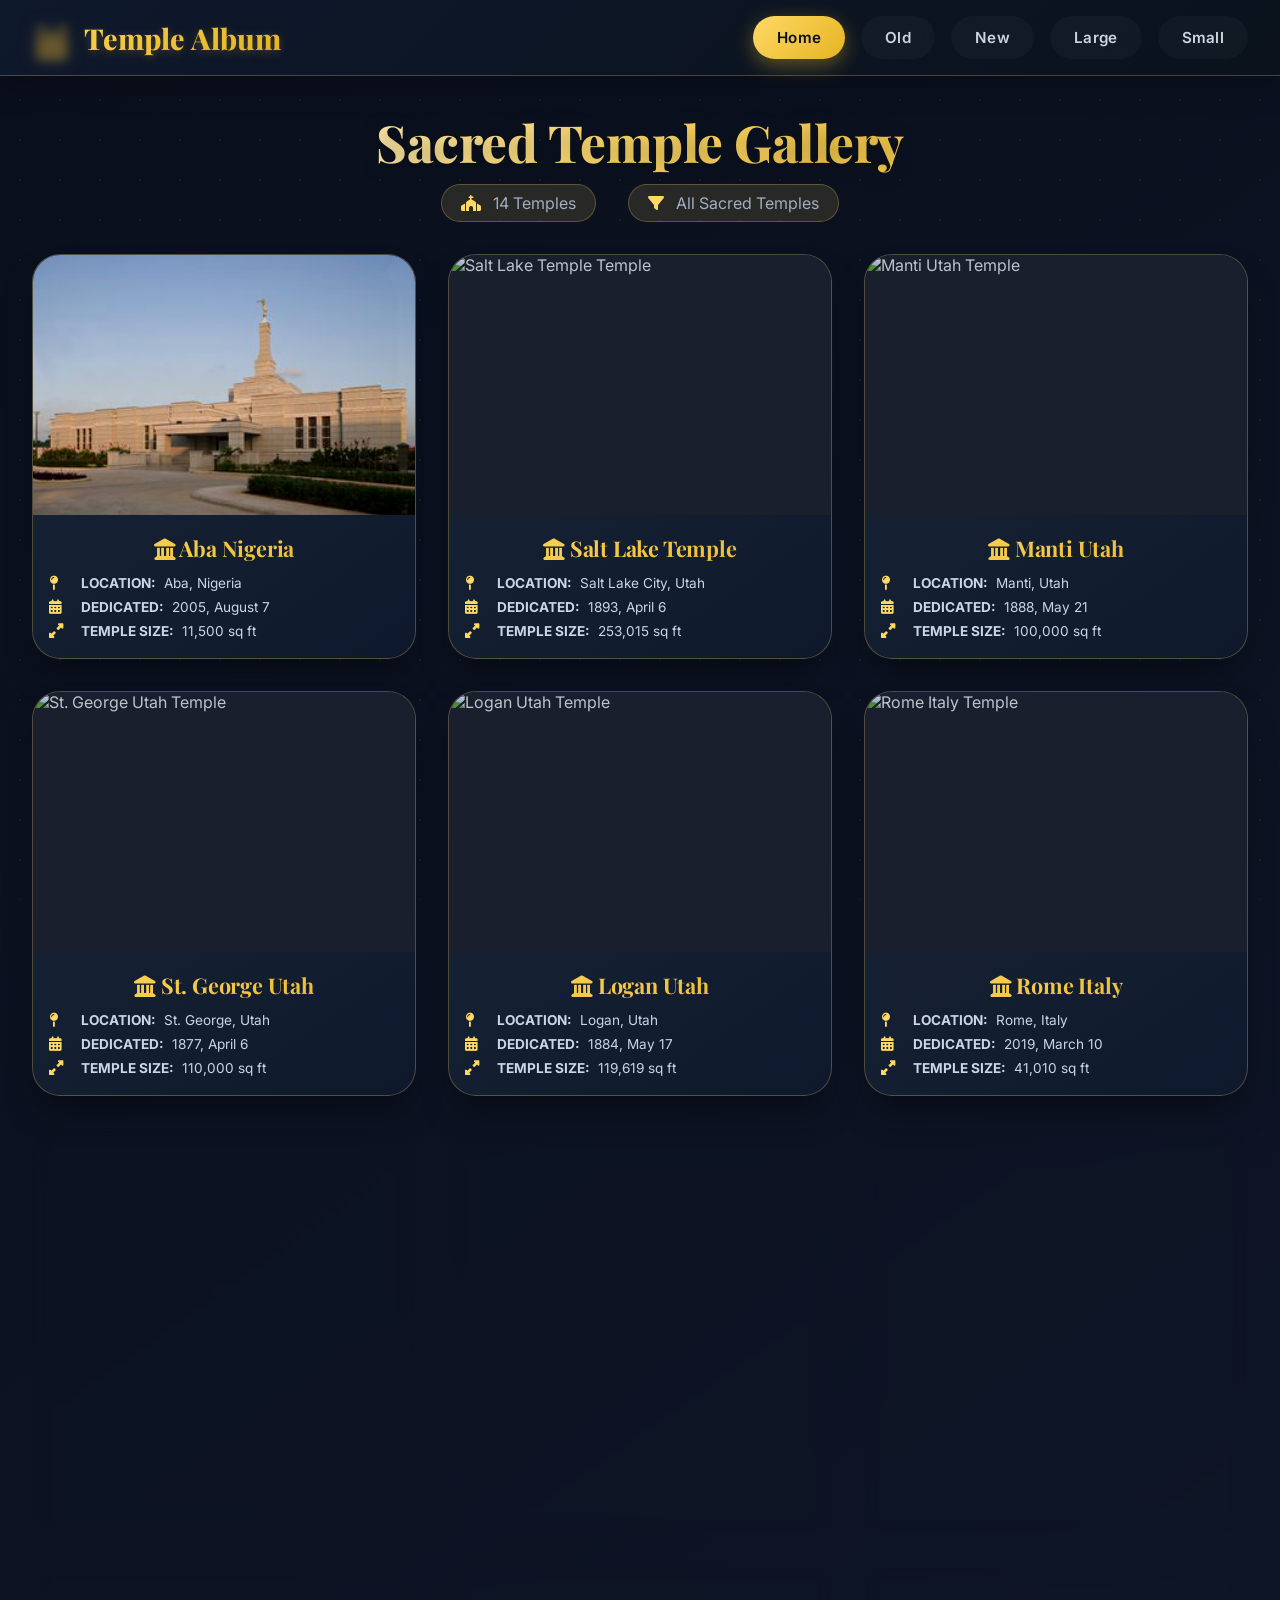
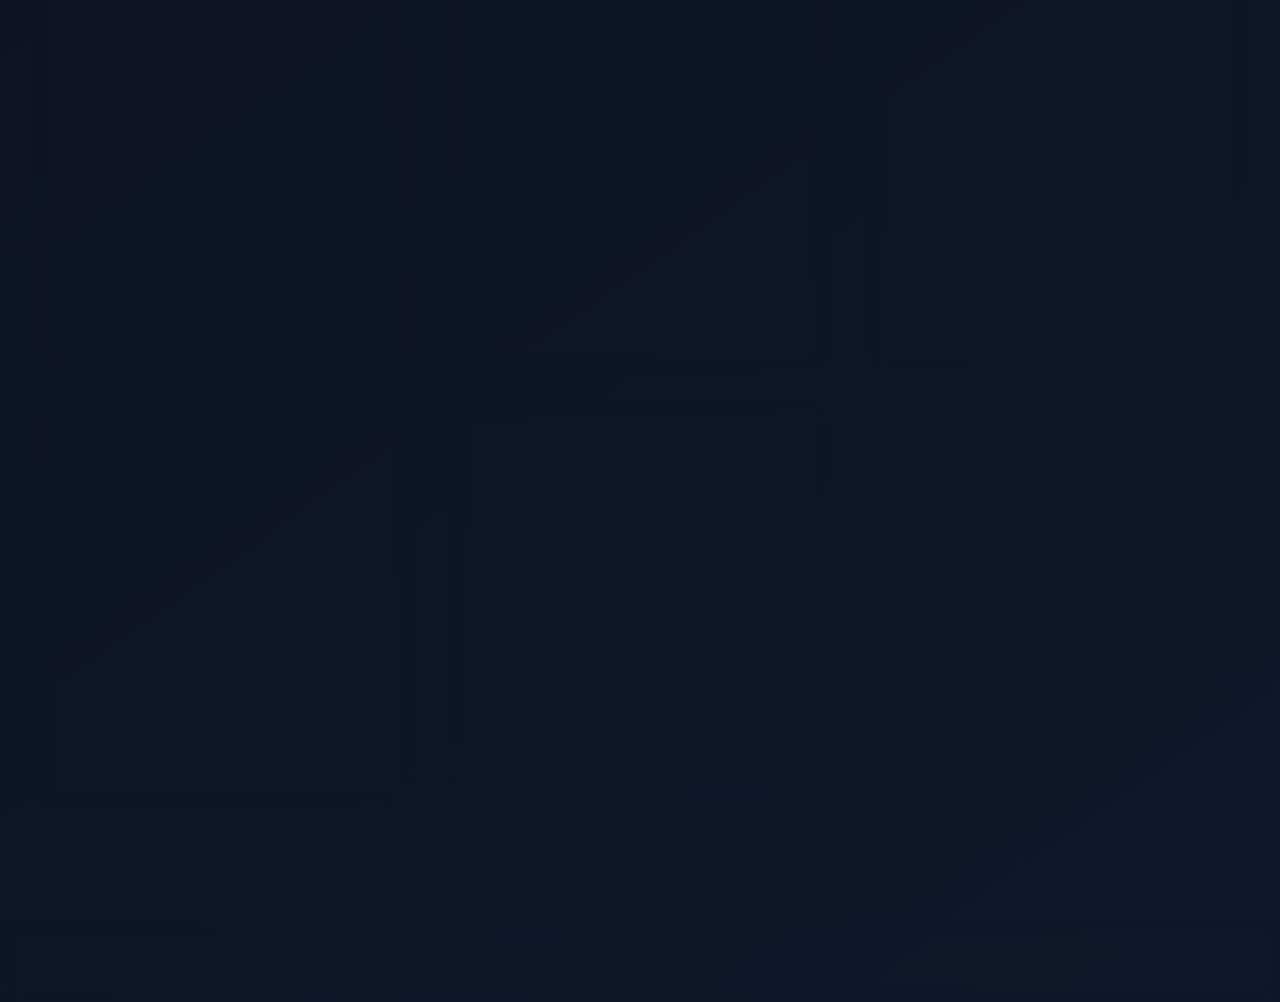
==== filtered-temples.html @ ea38eae4 "update" ====
<!doctype html>
<html lang="en">  
<head>
  <meta charset="UTF-8">
  <meta name="viewport" content="width=device-width, initial-scale=1.0">
  <meta name="description" content="Temple Album - A stunning interactive gallery of sacred temples from around the world with dynamic filtering">
  <meta name="author" content="Anthony Anusiem - WDD 131 Student">
  
  <title>Temple Album | Sacred Temple Gallery | Interactive Filtering</title>

  <!-- Google Fonts preconnect links -->
  <link rel="preconnect" href="https://fonts.googleapis.com">
  <link rel="preconnect" href="https://fonts.gstatic.com" crossorigin>
  
  <!-- Google Fonts -->
  <link href="https://fonts.googleapis.com/css2?family=Inter:wght@300;400;600;700;800&family=Playfair+Display:wght@500;600;700;800;900&display=swap" rel="stylesheet">
  
  <!-- Font Awesome 6 -->
  <link rel="stylesheet" href="https://cdnjs.cloudflare.com/ajax/libs/font-awesome/6.0.0-beta3/css/all.min.css">
  
  <!-- ===== LINK YOUR EXTERNAL CSS FILES HERE ===== -->
  <!-- Base styles (mobile-first) -->
  <link rel="stylesheet" href="temples.css">
  
  <!-- Large screen styles (tablet & desktop overrides) -->
  <link rel="stylesheet" href="temples-large.css">
  <style>
    * {
      margin: 0;
      padding: 0;
      box-sizing: border-box;
    }

    body {
      font-family: 'Inter', sans-serif;
      background: linear-gradient(145deg, #0a0f1c 0%, #0f172a 100%);
      color: #e2e8f0;
      overflow-x: hidden;
    }

    body::before {
      content: '';
      position: fixed;
      top: 0;
      left: 0;
      width: 100%;
      height: 100%;
      background-image: radial-gradient(rgba(255, 215, 150, 0.08) 1px, transparent 1px);
      background-size: 40px 40px;
      pointer-events: none;
      z-index: 0;
    }

    header {
      background: linear-gradient(135deg, rgba(15, 25, 45, 0.98) 0%, rgba(10, 18, 28, 0.98) 100%);
      backdrop-filter: blur(12px);
      border-bottom: 1px solid rgba(255, 215, 150, 0.25);
      position: sticky;
      top: 0;
      z-index: 1000;
      box-shadow: 0 8px 32px rgba(0, 0, 0, 0.3);
    }

    .header-container {
      max-width: 1400px;
      margin: 0 auto;
      padding: 1rem 2rem;
      display: flex;
      justify-content: space-between;
      align-items: center;
      flex-wrap: wrap;
    }

    .logo-title {
      display: flex;
      align-items: center;
      gap: 12px;
      font-size: 1.8rem;
      font-weight: 800;
      font-family: 'Playfair Display', serif;
      background: linear-gradient(135deg, #FFD966, #E6B422);
      -webkit-background-clip: text;
      background-clip: text;
      color: transparent;
      text-shadow: 0 2px 10px rgba(230, 180, 34, 0.3);
    }

    .brand-icon {
      font-size: 2rem;
      filter: drop-shadow(0 0 8px rgba(255, 200, 100, 0.6));
    }

    /* Navigation styling - NO ICONS in nav links (text only) */
    .nav-list {
      display: flex;
      gap: 1rem;
      list-style: none;
    }

    .nav-list li a {
      text-decoration: none;
      color: #cbd5e1;
      font-weight: 600;
      padding: 0.75rem 1.5rem;
      border-radius: 40px;
      transition: all 0.3s cubic-bezier(0.4, 0, 0.2, 1);
      display: inline-flex;
      align-items: center;
      gap: 8px;
      font-size: 0.95rem;
      letter-spacing: 0.3px;
      background: rgba(255, 255, 255, 0.03);
      backdrop-filter: blur(4px);
    }

    /* Icons inside nav links completely removed */
    .nav-list li a i {
      display: none;
    }

    .nav-list li a:hover {
      background: linear-gradient(135deg, rgba(255, 217, 102, 0.2), rgba(230, 180, 34, 0.2));
      color: #FFD966;
      transform: translateY(-2px);
      box-shadow: 0 4px 12px rgba(230, 180, 34, 0.2);
    }

    .nav-list li a.active-nav {
      background: linear-gradient(135deg, #FFD966, #E6B422);
      color: #0a0f1c;
      box-shadow: 0 6px 20px rgba(230, 180, 34, 0.4);
    }

    /* Hamburger menu adjustments for mobile */
    .hamburger {
      display: none;
      background: none;
      border: none;
      cursor: pointer;
      padding: 0.5rem;
      position: relative;
      width: 48px;
      height: 48px;
      border-radius: 12px;
      background: rgba(255, 255, 255, 0.05);
      transition: all 0.3s ease;
    }

    .hamburger:hover {
      background: rgba(255, 215, 150, 0.15);
    }

    .hamburger-line {
      display: block;
      width: 28px;
      height: 2px;
      background: #FFD966;
      margin: 6px auto;
      transition: all 0.3s ease;
      border-radius: 2px;
    }

    .hamburger-x {
      display: none;
      font-size: 1.8rem;
      color: #FFD966;
      position: absolute;
      top: 50%;
      left: 50%;
      transform: translate(-50%, -50%);
    }

    .hamburger.active .hamburger-line {
      display: none;
    }

    .hamburger.active .hamburger-x {
      display: block;
    }

    main {
      max-width: 1400px;
      margin: 2rem auto;
      padding: 0 2rem 3rem;
      position: relative;
      z-index: 2;
    }

    h1 {
      font-family: 'Playfair Display', serif;
      font-size: 3.2rem;
      font-weight: 800;
      text-align: center;
      background: linear-gradient(135deg, #FFFFFF, #FFD966, #E6B422);
      -webkit-background-clip: text;
      background-clip: text;
      color: transparent;
      margin-bottom: 0.5rem;
      letter-spacing: -0.5px;
      text-shadow: 0 2px 20px rgba(0,0,0,0.3);
    }

    .filter-stats {
      text-align: center;
      margin-bottom: 2rem;
      font-size: 1rem;
      color: #a0aec0;
      display: flex;
      justify-content: center;
      gap: 2rem;
      flex-wrap: wrap;
    }

    .stats-badge {
      background: rgba(255, 217, 102, 0.12);
      padding: 0.5rem 1.2rem;
      border-radius: 40px;
      backdrop-filter: blur(4px);
      border: 1px solid rgba(255, 217, 102, 0.25);
    }

    .stats-badge i {
      margin-right: 8px;
      color: #FFD966;
    }

    .gallery-grid {
      display: grid;
      grid-template-columns: repeat(auto-fill, minmax(340px, 1fr));
      gap: 2rem;
      animation: fadeInUp 0.8s ease-out;
    }

    @keyframes fadeInUp {
      from {
        opacity: 0;
        transform: translateY(40px);
      }
      to {
        opacity: 1;
        transform: translateY(0);
      }
    }

    .temple-card {
      background: linear-gradient(145deg, rgba(30, 41, 59, 0.9), rgba(15, 25, 45, 0.95));
      border-radius: 28px;
      overflow: hidden;
      backdrop-filter: blur(8px);
      border: 1px solid rgba(255, 217, 102, 0.25);
      transition: all 0.4s cubic-bezier(0.2, 0.9, 0.4, 1.1);
      box-shadow: 0 20px 35px -12px rgba(0, 0, 0, 0.5);
      cursor: pointer;
      margin: 0;
      display: block;
    }

    .temple-card:hover {
      transform: translateY(-12px) scale(1.02);
      border-color: rgba(255, 217, 102, 0.6);
      box-shadow: 0 30px 45px -12px rgba(230, 180, 34, 0.25);
    }

    .image-wrapper {
      position: relative;
      overflow: hidden;
      height: 260px;
      width: 100%;
      background: #1a1f2e;
    }

    .temple-card img {
      width: 100%;
      height: 100%;
      object-fit: cover;
      transition: transform 0.7s ease;
      filter: brightness(0.9) contrast(1.05);
      display: block;
    }

    .temple-card:hover img {
      transform: scale(1.08);
      filter: brightness(1.05) contrast(1.1);
    }

    .temple-overlay {
      position: absolute;
      bottom: 0;
      left: 0;
      right: 0;
      background: linear-gradient(to top, rgba(0,0,0,0.8), transparent);
      padding: 1rem;
      transform: translateY(100%);
      transition: transform 0.3s ease;
    }

    .temple-card:hover .temple-overlay {
      transform: translateY(0);
    }

    .temple-card figcaption {
      font-family: 'Playfair Display', serif;
      font-size: 1.35rem;
      font-weight: 700;
      padding: 1.2rem 1rem 0.8rem;
      text-align: center;
      background: linear-gradient(135deg, #FFD966, #E6B422);
      -webkit-background-clip: text;
      background-clip: text;
      color: transparent;
      letter-spacing: -0.2px;
    }

    .temple-details {
      padding: 0 1rem 1.2rem;
      font-size: 0.85rem;
      display: flex;
      flex-direction: column;
      gap: 8px;
    }

    .temple-details p {
      display: flex;
      align-items: center;
      gap: 8px;
      color: #cbd5e6;
    }

    .temple-details i {
      width: 24px;
      color: #FFD966;
      font-size: 0.9rem;
    }

    .detail-badge {
      background: rgba(255, 217, 102, 0.1);
      border-radius: 20px;
      padding: 4px 10px;
      display: inline-block;
      font-size: 0.75rem;
    }

    /* Image upload section */
    .image-upload-panel {
      background: linear-gradient(135deg, rgba(30, 41, 59, 0.8), rgba(15, 25, 45, 0.9));
      border-radius: 20px;
      padding: 1.5rem;
      margin-bottom: 2rem;
      border: 1px solid rgba(255, 217, 102, 0.3);
      backdrop-filter: blur(10px);
    }

    .upload-title {
      font-size: 1.2rem;
      margin-bottom: 1rem;
      color: #FFD966;
      display: flex;
      align-items: center;
      gap: 10px;
    }

    .upload-controls {
      display: flex;
      flex-wrap: wrap;
      gap: 1rem;
      align-items: center;
    }

    .file-input-label {
      background: linear-gradient(135deg, #FFD966, #E6B422);
      color: #0a0f1c;
      padding: 0.7rem 1.5rem;
      border-radius: 40px;
      font-weight: 600;
      cursor: pointer;
      transition: all 0.3s ease;
      display: inline-flex;
      align-items: center;
      gap: 8px;
    }

    .file-input-label:hover {
      transform: translateY(-2px);
      box-shadow: 0 5px 15px rgba(230, 180, 34, 0.4);
    }

    input[type="file"] {
      display: none;
    }

    .image-preview-area {
      margin-top: 1rem;
      display: flex;
      flex-wrap: wrap;
      gap: 1rem;
      align-items: center;
    }

    .preview-img {
      width: 60px;
      height: 60px;
      object-fit: cover;
      border-radius: 12px;
      border: 2px solid #FFD966;
    }

    footer {
      background: linear-gradient(180deg, rgba(10, 15, 28, 0.98), rgba(5, 8, 15, 0.98));
      border-top: 1px solid rgba(255, 217, 102, 0.2);
      padding: 2rem;
      margin-top: 4rem;
      text-align: center;
      backdrop-filter: blur(8px);
    }

    .footer-content {
      max-width: 1200px;
      margin: 0 auto;
      display: flex;
      justify-content: space-between;
      align-items: center;
      flex-wrap: wrap;
      gap: 1rem;
    }

    .footer-content p {
      color: #94a3b8;
      font-size: 0.9rem;
    }

    .footer-content i {
      color: #FFD966;
      margin-right: 6px;
    }

    .empty-state {
      text-align: center;
      grid-column: 1 / -1;
      padding: 4rem;
      background: rgba(255,255,255,0.03);
      border-radius: 48px;
      backdrop-filter: blur(8px);
    }

    .empty-state i {
      font-size: 4rem;
      color: #FFD966;
      margin-bottom: 1rem;
    }

    /* Responsive: mobile nav open state, no icons */
    @media (max-width: 768px) {
      .header-container {
        padding: 1rem;
      }
      .hamburger {
        display: block;
      }
      nav {
        position: absolute;
        top: 100%;
        left: 0;
        right: 0;
        background: rgba(10, 18, 28, 0.98);
        backdrop-filter: blur(20px);
        max-height: 0;
        overflow: hidden;
        transition: max-height 0.4s ease;
        border-bottom: 1px solid rgba(255, 217, 102, 0.2);
      }
      nav.open {
        max-height: 400px;
      }
      .nav-list {
        flex-direction: column;
        padding: 1rem;
        gap: 0.5rem;
      }
      .nav-list li a {
        justify-content: center;
        width: 100%;
      }
      h1 {
        font-size: 2rem;
      }
      .gallery-grid {
        grid-template-columns: 1fr;
        gap: 1.5rem;
      }
      .footer-content {
        flex-direction: column;
        text-align: center;
      }
      .upload-controls {
        flex-direction: column;
        align-items: stretch;
      }
    }
  </style>
</head>
<body>

  <header>
    <div class="header-container">
      <div class="logo-title">
        <span class="brand-icon">🕍</span>
        <span class="brand-text">Temple Album</span>
      </div>
      <button class="hamburger" id="hamburgerBtn" aria-label="Menu" aria-expanded="false">
        <span class="hamburger-line"></span>
        <span class="hamburger-line"></span>
        <span class="hamburger-line"></span>
        <span class="hamburger-x">✕</span>
      </button>
      <nav id="primaryNav">
        <ul class="nav-list">
          <!-- Navigation links: icons completely removed as requested -->
          <li><a href="#" data-filter="all" class="active-nav">Home</a></li>
          <li><a href="#" data-filter="old">Old</a></li>
          <li><a href="#" data-filter="new">New</a></li>
          <li><a href="#" data-filter="large">Large</a></li>
          <li><a href="#" data-filter="small">Small</a></li>
        </ul>
      </nav>
    </div>
  </header>

  <main>
    <h1 id="dynamicTitle">Sacred Temple Gallery</h1>
    
    <div class="filter-stats" id="filterStats">
      <div class="stats-badge"><i class="fas fa-church"></i> <span id="templeCount">0</span> Temples</div>
      <div class="stats-badge"><i class="fas fa-filter"></i> <span id="activeFilterName">All Temples</span></div>
    </div>

         
    
    <div class="gallery-grid" id="templeGallery"></div>
  </main>

  <footer>
    <div class="footer-content">
      <p class="footer-copyright">
        <i class="far fa-copyright"></i> <span id="currentYear"></span> Temple Album • Anthony Anusiem.
      </p>
      <p class="footer-last-modified">
        <i class="fas fa-sync-alt"></i> Last Modification: <span id="lastModified"></span>
      </p>
      <p class="footer-credit"><i class="fas fa-map-marker-alt"></i> Accra, Ghana</p>
    </div>
  </footer>

  <script>
    // Temple data - YEAR BUILT field is removed from display (only kept for filtering logic)
    const templesData = [
      { id: 0, name: "Aba Nigeria", location: "Aba, Nigeria", dedicated: "2005, August 7", area: 11500, year: 2005, imageUrl: "images/aba-temple.jpeg", fallbackUrl: "https://churchofjesuschristtemples.org/assets/img/temples/aba-nigeria-temple/aba-nigeria-temple-lds-1024x768.jpg" },
      { id: 1, name: "Salt Lake Temple", location: "Salt Lake City, Utah", dedicated: "1893, April 6", area: 253015, year: 1893, imageUrl: "images/saltlake-temple.jpeg", fallbackUrl: "https://churchofjesuschristtemples.org/assets/img/temples/salt-lake-temple/salt-lake-temple-15669-main.jpg" },
      { id: 2, name: "Manti Utah", location: "Manti, Utah", dedicated: "1888, May 21", area: 100000, year: 1888, imageUrl: "images/manti-utah-temple.jpeg", fallbackUrl: "https://churchofjesuschristtemples.org/assets/img/temples/manti-utah-temple/manti-utah-temple-40551-main.jpg" },
      { id: 3, name: "St. George Utah", location: "St. George, Utah", dedicated: "1877, April 6", area: 110000, year: 1877, imageUrl: "images/st.-george-utah-temple.jpeg", fallbackUrl: "https://churchofjesuschristtemples.org/assets/img/temples/st.-george-utah-temple/st.-george-utah-temple-40435-main.jpg"},
      { id: 4, name: "Logan Utah", location: "Logan, Utah", dedicated: "1884, May 17", area: 119619, year: 1884, imageUrl: "images/logan-utah-temple.jpeg", fallbackUrl: "https://churchofjesuschristtemples.org/assets/img/temples/logan-utah-temple/logan-utah-temple-40550-main.jpg" },
      { id: 5, name: "Rome Italy", location: "Rome, Italy", dedicated: "2019, March 10", area: 41010, year: 2019, imageUrl: "images/rome-italy-temple.jpeg", fallbackUrl: "https://churchofjesuschristtemples.org/assets/img/temples/rome-italy-temple/rome-italy-temple-2642-main.jpg" },
      { id: 6, name: "Gilbert Arizona", location: "Gilbert, Arizona", dedicated: "2014, March 2", area: 85219, year: 2014, imageUrl: "images/gilbert-arizona-temple.jpeg", fallbackUrl: "https://churchofjesuschristtemples.org/assets/img/temples/gilbert-arizona-temple/gilbert-arizona-temple-3802-main.jpg" },
      { id: 7, name: "Payson Utah", location: "Payson, Utah", dedicated: "2015, June 7", area: 96630, year: 2015, imageUrl: "images/payson-utah-temple.jpeg", fallbackUrl: "https://churchofjesuschristtemples.org/assets/img/temples/payson-utah-temple/payson-utah-temple-62834-main.jpg" },
      { id: 8, name: "Yigo Guam", location: "Yigo, Guam", dedicated: "2020, May 2", area: 6861, year: 2020, imageUrl: "images/yigo-guam-temple.jpeg", fallbackUrl: "https://churchofjesuschristtemples.org/assets/img/temples/yigo-guam-temple/yigo-guam-temple-26495-main.jpg"},
      { id: 9, name: "Barcelona Spain", location: "Barcelona, Spain", dedicated: "2023, March 19", area: 54300, year: 2023, imageUrl: "images/barcelona-temple.jpeg", fallbackUrl: "https://churchofjesuschristtemples.org/assets/img/temples/barcelona-spain-temple/barcelona-spain-temple-43015-main.jpg" },
      { id: 10, name: "Cape Town South Africa", location: "Cape Town, South Africa", dedicated: "2023, July 9", area: 21900, year: 2023, imageUrl: "images/cape-town-temple.jpeg", fallbackUrl: "https://churchofjesuschristtemples.org/assets/img/temples/cape-town-south-africa-temple/cape-town-south-africa-temple-64609-main.jpg" },
      { id: 11, name: "Dallas Texas", location: "Dallas, Texas", dedicated: "1984, October 28", area: 44934, year: 1984, imageUrl: "images/dallas-texas-temple.jpeg", fallbackUrl: "https://churchofjesuschristtemples.org/assets/img/temples/dallas-texas-temple/dallas-texas-temple-55240-main.jpg" },
      { id: 12, name: "London England", location: "Surrey, England", dedicated: "1958, September 7", area: 42990, year: 1958, imageUrl: "images/london-england-temple.jpeg", fallbackUrl: "https://churchofjesuschristtemples.org/assets/img/temples/london-england-temple/london-england-temple-56886-main.jpg" },
      { id: 13, name: "Kansas City Missouri", location: "Kansas City, Missouri", dedicated: "2012, May 6", area: 32100, year: 2012, imageUrl: "images/kansas-city-temple.jpeg", fallbackUrl: "https://churchofjesuschristtemples.org/assets/img/temples/kansas-city-missouri-temple/kansas-city-missouri-temple-36983-main.jpg" }
    ];

    let currentlySelectedImage = null;
    let currentFilter = 'all';

    function formatNumber(num) {
      return num.toString().replace(/\B(?=(\d{3})+(?!\d))/g, ",");
    }

    function filterTemples(filterType) {
      if (filterType === 'old') return templesData.filter(t => t.year < 1900);
      if (filterType === 'new') return templesData.filter(t => t.year > 2000);
      if (filterType === 'large') return templesData.filter(t => t.area > 90000);
      if (filterType === 'small') return templesData.filter(t => t.area < 10000);
      return templesData;
    }

    function getImageSource(temple) {
      if (temple.customLocalImage) {
        return temple.customLocalImage;
      }
      return temple.imageUrl;
    }

    function renderGallery(filterType = 'all') {
      currentFilter = filterType;
      const filtered = filterTemples(filterType);
      const gallery = document.getElementById('templeGallery');
      const templeCountSpan = document.getElementById('templeCount');
      const activeFilterSpan = document.getElementById('activeFilterName');
      const dynamicTitle = document.getElementById('dynamicTitle');
      
      templeCountSpan.innerText = filtered.length;
      let filterDisplayName = '';
      switch(filterType) {
        case 'old': filterDisplayName = 'Old Temples (Pre-1900)'; break;
        case 'new': filterDisplayName = 'New Temples (Post-2000)'; break;
        case 'large': filterDisplayName = 'Large Temples (>90k sq ft)'; break;
        case 'small': filterDisplayName = 'Small Temples (<10k sq ft)'; break;
        default: filterDisplayName = 'All Sacred Temples';
      }
      activeFilterSpan.innerText = filterDisplayName;
      
      if (filtered.length === 0) {
        gallery.innerHTML = `<div class="empty-state"><i class="fas fa-temple"></i><h3>No temples match this filter</h3><p>Try another beautiful category ✨</p></div>`;
        return;
      }
      
      gallery.innerHTML = '';
      filtered.forEach((temple, idx) => {
        const figure = document.createElement('figure');
        figure.className = 'temple-card';
        figure.style.animation = `fadeInUp 0.5s ease-out ${idx * 0.03}s forwards`;
        figure.style.opacity = '0';
        figure.setAttribute('data-temple-id', temple.id);
        
        const dedicatedDisplay = temple.dedicated;
        const imageSrc = getImageSource(temple);
        
        // YEAR BUILT field is removed from display as requested.
        // Only showing: LOCATION, DEDICATED, TEMPLE SIZE
        figure.innerHTML = `
          <div class="image-wrapper">
            <img src="${imageSrc}" 
                 alt="${temple.name} Temple" 
                 loading="lazy" 
                 width="400" 
                 height="300"
                 onerror="this.onerror=null; this.src='${temple.fallbackUrl}'; this.style.opacity='0.9';">
            <div class="temple-overlay">
              <span class="detail-badge"><i class="fas fa-ruler-combined"></i> ${formatNumber(temple.area)} sq ft</span>
            </div>
          </div>
          <figcaption><i class="fas fa-landmark"></i> ${temple.name}</figcaption>
          <div class="temple-details">
            <p><i class="fas fa-map-pin"></i> <strong>LOCATION:</strong> ${temple.location}</p>
            <p><i class="fas fa-calendar-alt"></i> <strong>DEDICATED:</strong> ${dedicatedDisplay}</p>
            <p><i class="fas fa-expand-alt"></i> <strong>TEMPLE SIZE:</strong> ${formatNumber(temple.area)} sq ft</p>
          </div>
        `;
        
        figure.addEventListener('click', (e) => {
          e.stopPropagation();
          if (currentlySelectedImage) {
            temple.customLocalImage = currentlySelectedImage;
            const imgElement = figure.querySelector('img');
            if (imgElement) {
              imgElement.src = currentlySelectedImage;
            }
            const figcaptionElem = figure.querySelector('figcaption');
            const originalText = figcaptionElem.innerHTML;
            figcaptionElem.innerHTML = '<i class="fas fa-check-circle"></i> Image Updated!';
            setTimeout(() => {
              figcaptionElem.innerHTML = originalText;
            }, 1500);
          } else {
            const figcaptionElem = figure.querySelector('figcaption');
            const originalText = figcaptionElem.innerHTML;
            figcaptionElem.innerHTML = '<i class="fas fa-info-circle"></i> Select an image first!';
            setTimeout(() => {
              figcaptionElem.innerHTML = originalText;
            }, 1500);
          }
        });
        
        gallery.appendChild(figure);
      });
    }

    function initImageUpload() {
      const fileInput = document.getElementById('localImageInput');
      const previewArea = document.getElementById('imagePreviewArea');
      
      fileInput.addEventListener('change', (event) => {
        const file = event.target.files[0];
        if (file && file.type.startsWith('image/')) {
          const reader = new FileReader();
          reader.onload = function(e) {
            currentlySelectedImage = e.target.result;
            previewArea.innerHTML = `
              <div style="display: flex; align-items: center; gap: 12px; background: rgba(255,217,102,0.1); padding: 8px 15px; border-radius: 40px;">
                <img src="${currentlySelectedImage}" class="preview-img" alt="preview">
                <span style="color: #FFD966;"><i class="fas fa-check-circle"></i> Image ready!</span>
                <span style="font-size: 0.8rem; color: #94a3b8;">${file.name}</span>
                <button id="clearImageBtn" style="background: none; border: none; color: #FFD966; cursor: pointer;"><i class="fas fa-times"></i></button>
              </div>
            `;
            const clearBtn = document.getElementById('clearImageBtn');
            if (clearBtn) {
              clearBtn.addEventListener('click', () => {
                currentlySelectedImage = null;
                fileInput.value = '';
                previewArea.innerHTML = '<span style="color: #94a3b8; font-size: 0.85rem;"><i class="fas fa-image"></i> No image selected</span>';
              });
            }
          };
          reader.readAsDataURL(file);
        } else {
          alert('Please select a valid image file (JPEG, PNG, WEBP)');
        }
      });
    }

    function initNavigation() {
      const filterLinks = document.querySelectorAll('.nav-list li a');
      const hamburgerBtn = document.getElementById('hamburgerBtn');
      const primaryNav = document.getElementById('primaryNav');
      
      filterLinks.forEach(link => {
        link.addEventListener('click', (e) => {
          e.preventDefault();
          const filterValue = link.getAttribute('data-filter') || 'all';
          filterLinks.forEach(l => l.classList.remove('active-nav'));
          link.classList.add('active-nav');
          renderGallery(filterValue);
          
          if (window.innerWidth <= 768) {
            primaryNav.classList.remove('open');
            hamburgerBtn.classList.remove('active');
            hamburgerBtn.setAttribute('aria-expanded', 'false');
          }
        });
      });
      
      if (hamburgerBtn) {
        hamburgerBtn.addEventListener('click', () => {
          const isOpen = primaryNav.classList.toggle('open');
          hamburgerBtn.classList.toggle('active');
          hamburgerBtn.setAttribute('aria-expanded', isOpen);
        });
      }
    }
    
    function setFooterDates() {
      document.getElementById('currentYear').innerText = new Date().getFullYear();
      const lastMod = document.lastModified;
      document.getElementById('lastModified').innerText = lastMod || new Date().toLocaleString();
    }
    
    function init() {
      renderGallery('all');
      initNavigation();
      setFooterDates();
      initImageUpload();
    }
    
    document.addEventListener('DOMContentLoaded', init);
  </script>
</body>
</html>
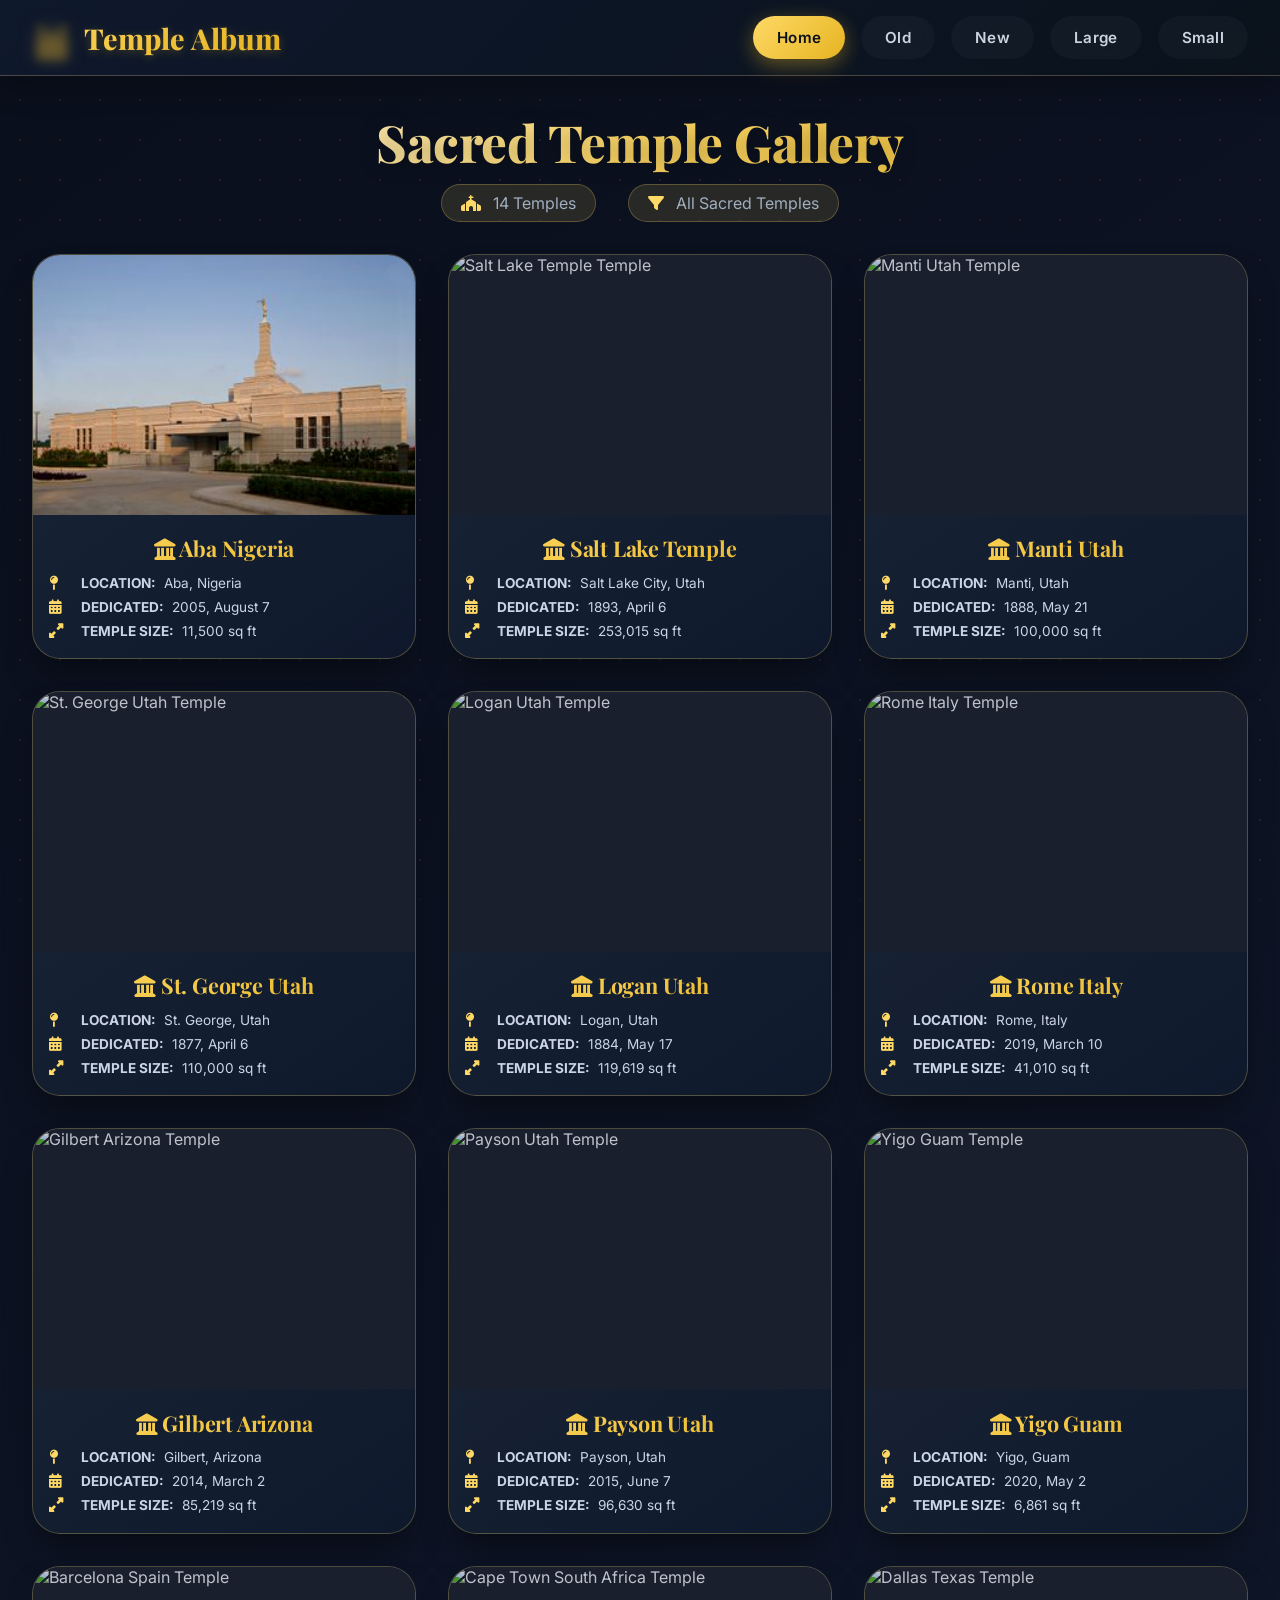
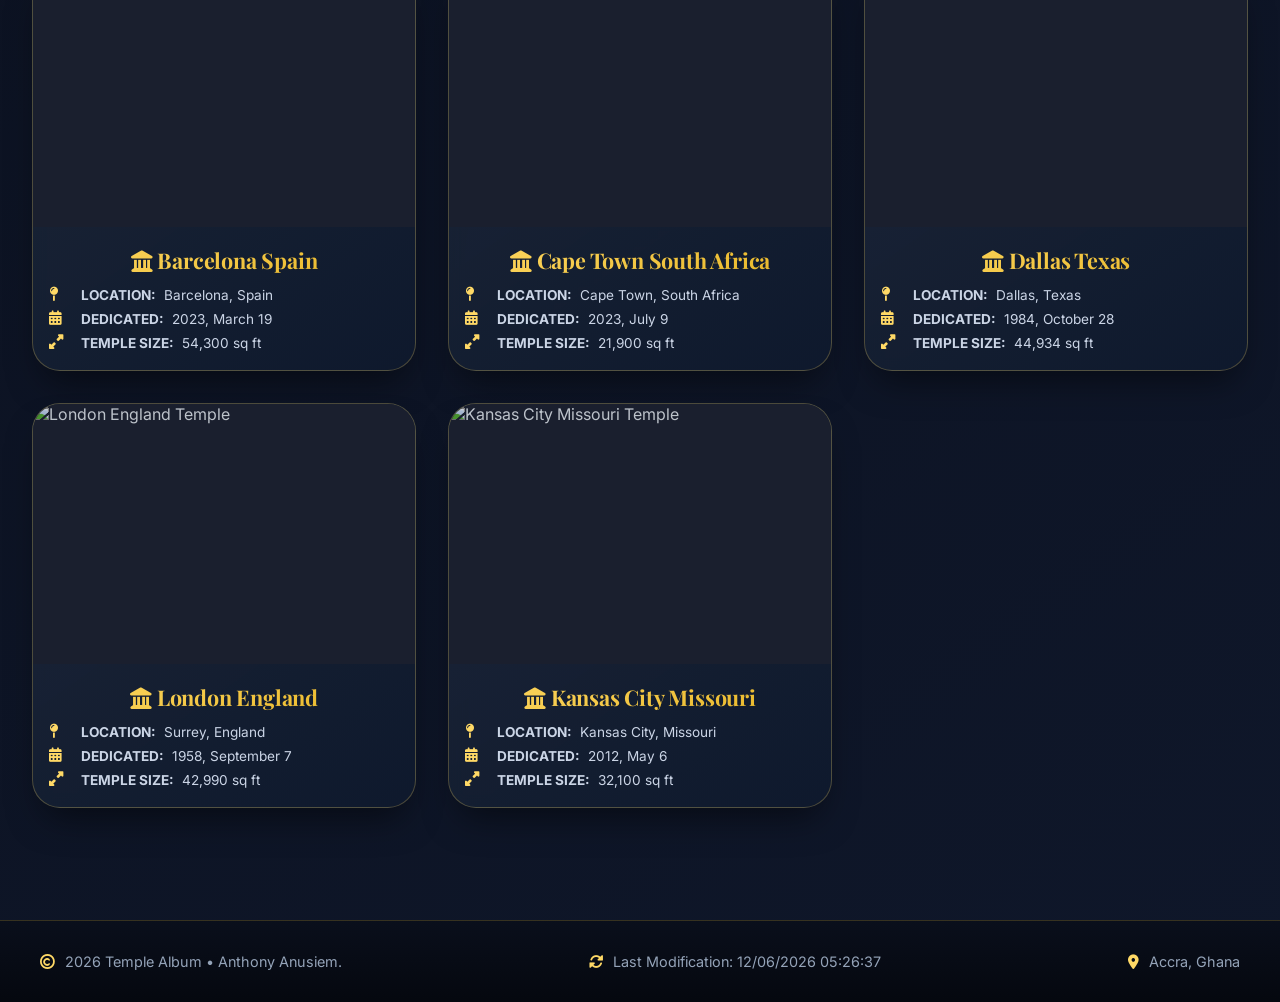
==== commit ac819190: "eeee" ====
--- a/filtered-temples.html
+++ b/filtered-temples.html
@@ -8,22 +8,19 @@
   
   <title>Temple Album | Sacred Temple Gallery | Interactive Filtering</title>
 
-  <!-- Google Fonts preconnect links -->
-  <link rel="preconnect" href="https://fonts.googleapis.com">
-  <link rel="preconnect" href="https://fonts.gstatic.com" crossorigin>
-  
   <!-- Google Fonts -->
   <link href="https://fonts.googleapis.com/css2?family=Inter:wght@300;400;600;700;800&family=Playfair+Display:wght@500;600;700;800;900&display=swap" rel="stylesheet">
   
   <!-- Font Awesome 6 -->
   <link rel="stylesheet" href="https://cdnjs.cloudflare.com/ajax/libs/font-awesome/6.0.0-beta3/css/all.min.css">
   
-  <!-- ===== LINK YOUR EXTERNAL CSS FILES HERE ===== -->
-  <!-- Base styles (mobile-first) -->
+  <!-- External CSS Files -->
   <link rel="stylesheet" href="temples.css">
+  <link rel="stylesheet" href="temples-large.css">
   
-  <!-- Large screen styles (tablet & desktop overrides) -->
-  <link rel="stylesheet" href="temples-large.css">
+  <!-- External JavaScript File -->
+  <script src="temples.js" defer></script>
+</head>
   <style>
     * {
       margin: 0;
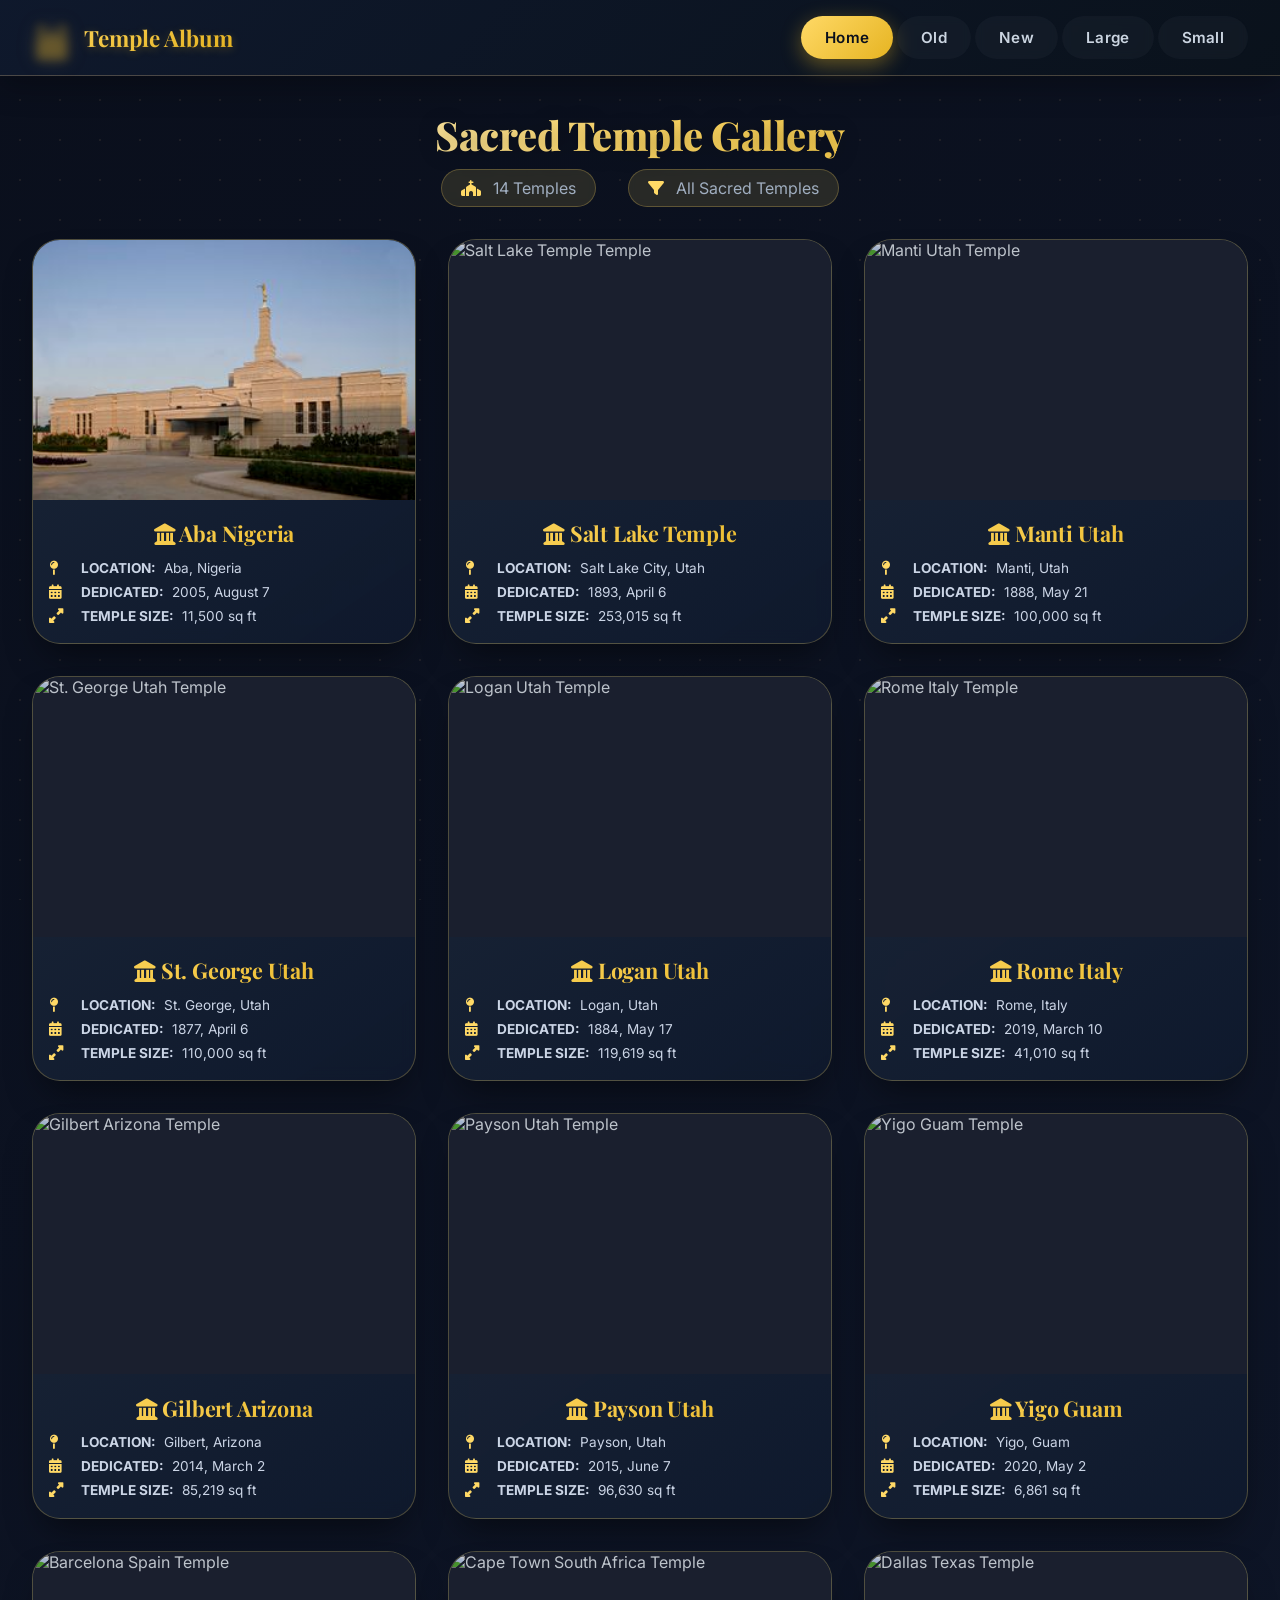
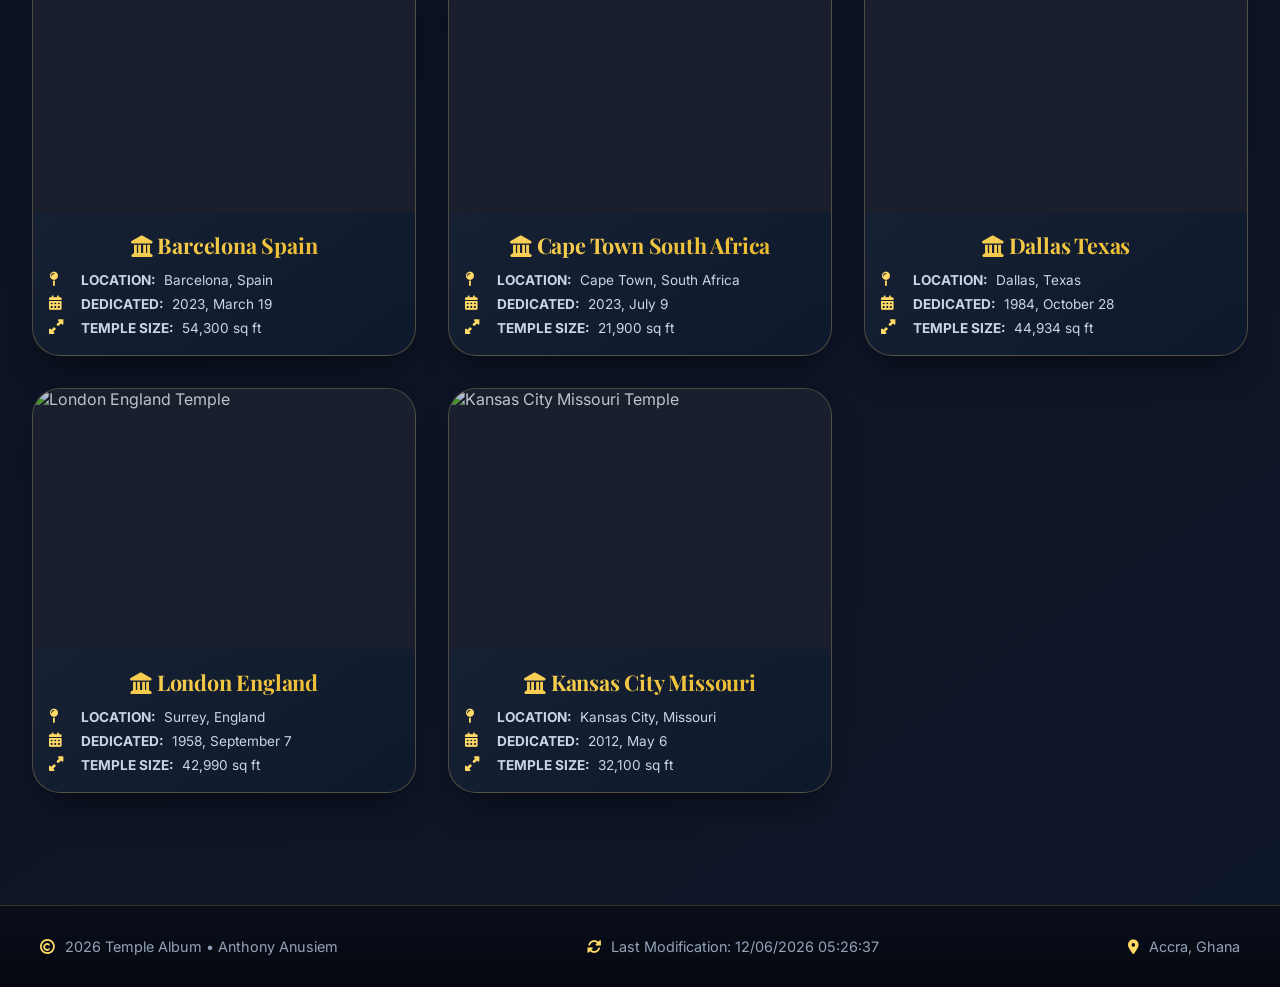
==== commit 660f9951: "update" ====
--- a/filtered-temples.html
+++ b/filtered-temples.html
@@ -1,5 +1,5 @@
-<!doctype html>
-<html lang="en">  
+<!DOCTYPE html>
+<html lang="en">
 <head>
   <meta charset="UTF-8">
   <meta name="viewport" content="width=device-width, initial-scale=1.0">
@@ -8,20 +8,79 @@
   
   <title>Temple Album | Sacred Temple Gallery | Interactive Filtering</title>
 
+  <!-- Google Fonts preconnect links (required for assignment) -->
+  <link rel="preconnect" href="https://fonts.googleapis.com">
+  <link rel="preconnect" href="https://fonts.gstatic.com" crossorigin>
+  
   <!-- Google Fonts -->
   <link href="https://fonts.googleapis.com/css2?family=Inter:wght@300;400;600;700;800&family=Playfair+Display:wght@500;600;700;800;900&display=swap" rel="stylesheet">
   
   <!-- Font Awesome 6 -->
   <link rel="stylesheet" href="https://cdnjs.cloudflare.com/ajax/libs/font-awesome/6.0.0-beta3/css/all.min.css">
   
-  <!-- External CSS Files -->
+  <!-- External CSS Files (required for assignment) -->
   <link rel="stylesheet" href="temples.css">
   <link rel="stylesheet" href="temples-large.css">
   
-  <!-- External JavaScript File -->
+  <!-- External JavaScript File (required for assignment) -->
   <script src="temples.js" defer></script>
 </head>
+<body>
+
+  <header>
+    <div class="header-container">
+      <div class="logo-title">
+        <span class="brand-icon">🕍</span>
+        <span class="brand-text">Temple Album</span>
+      </div>
+      <button class="hamburger" id="hamburgerBtn" aria-label="Menu" aria-expanded="false">
+        <span class="hamburger-line"></span>
+        <span class="hamburger-line"></span>
+        <span class="hamburger-line"></span>
+        <span class="hamburger-x">✕</span>
+      </button>
+      <nav id="primaryNav">
+        <ul class="nav-list">
+          <li><a href="#" data-filter="all" class="active-nav">Home</a></li>
+          <li><a href="#" data-filter="old">Old</a></li>
+          <li><a href="#" data-filter="new">New</a></li>
+          <li><a href="#" data-filter="large">Large</a></li>
+          <li><a href="#" data-filter="small">Small</a></li>
+        </ul>
+      </nav>
+    </div>
+  </header>
+
+  <main>
+    <h1 id="dynamicTitle">Sacred Temple Gallery</h1>
+    
+    <div class="filter-stats" id="filterStats">
+      <div class="stats-badge"><i class="fas fa-church"></i> <span id="templeCount">0</span> Temples</div>
+      <div class="stats-badge"><i class="fas fa-filter"></i> <span id="activeFilterName">All Temples</span></div>
+    </div>
+    
+    
+    
+    <div class="gallery-grid" id="templeGallery"></div>
+  </main>
+
+  <footer>
+    <div class="footer-content">
+      <p class="footer-copyright">
+        <i class="far fa-copyright"></i> <span id="currentYear"></span> Temple Album • Anthony Anusiem
+      </p>
+      <p class="footer-last-modified">
+        <i class="fas fa-sync-alt"></i> Last Modification: <span id="lastModified"></span>
+      </p>
+      <p class="footer-credit"><i class="fas fa-map-marker-alt"></i> Accra, Ghana</p>
+    </div>
+  </footer>
+
+  <!-- Complete external CSS content (temples.css + temples-large.css combined for manual copy) -->
   <style>
+    /* ==============================================
+       BASE STYLES & RESET
+       ============================================== */
     * {
       margin: 0;
       padding: 0;
@@ -87,7 +146,11 @@
       filter: drop-shadow(0 0 8px rgba(255, 200, 100, 0.6));
     }
 
-    /* Navigation styling - NO ICONS in nav links (text only) */
+    .brand-text {
+      font-size: 1.4rem;
+      font-weight: 700;
+    }
+
     .nav-list {
       display: flex;
       gap: 1rem;
@@ -110,7 +173,6 @@
       backdrop-filter: blur(4px);
     }
 
-    /* Icons inside nav links completely removed */
     .nav-list li a i {
       display: none;
     }
@@ -128,7 +190,6 @@
       box-shadow: 0 6px 20px rgba(230, 180, 34, 0.4);
     }
 
-    /* Hamburger menu adjustments for mobile */
     .hamburger {
       display: none;
       background: none;
@@ -175,8 +236,29 @@
       display: block;
     }
 
+    #primaryNav {
+      width: 100%;
+      max-height: 0;
+      overflow: hidden;
+      transition: max-height 0.4s ease-out;
+      background-color: #1e3a2f;
+      border-radius: 0 0 12px 12px;
+      display: flex;
+      flex-direction: column;
+    }
+
+    nav {
+      display: flex;
+      width: 100%;
+    }
+
+    #primaryNav.open {
+      max-height: 300px;
+      transition: max-height 0.5s ease-in;
+    }
+
     main {
-      max-width: 1400px;
+      max-width: 1200px;
       margin: 2rem auto;
       padding: 0 2rem 3rem;
       position: relative;
@@ -337,7 +419,6 @@
       font-size: 0.75rem;
     }
 
-    /* Image upload section */
     .image-upload-panel {
       background: linear-gradient(135deg, rgba(30, 41, 59, 0.8), rgba(15, 25, 45, 0.9));
       border-radius: 20px;
@@ -445,7 +526,59 @@
       margin-bottom: 1rem;
     }
 
-    /* Responsive: mobile nav open state, no icons */
+    /* Tablet Styles */
+    @media screen and (min-width: 768px) {
+      .header-container {
+        flex-wrap: nowrap;
+      }
+      .hamburger {
+        display: none;
+      }
+      #primaryNav {
+        max-height: none !important;
+        overflow: visible !important;
+        width: auto;
+        background-color: transparent;
+        transition: none;
+        flex-direction: row;
+        justify-content: flex-end;
+      }
+      .nav-list {
+        flex-direction: row;
+        gap: 0.25rem;
+        padding: 0;
+      }
+      .nav-list li {
+        margin: 0;
+      }
+      .nav-list a {
+        padding: 0.6rem 1.2rem;
+        white-space: nowrap;
+      }
+      .gallery-grid {
+        grid-template-columns: repeat(2, 1fr);
+        gap: 2rem;
+      }
+      h1 {
+        font-size: 2.5rem;
+      }
+    }
+
+    /* Desktop Styles */
+    @media screen and (min-width: 1024px) {
+      .gallery-grid {
+        grid-template-columns: repeat(3, 1fr);
+        gap: 2rem;
+      }
+      main {
+        max-width: 1400px;
+      }
+      .nav-list a {
+        padding: 0.7rem 1.5rem;
+        font-size: 1rem;
+      }
+    }
+
     @media (max-width: 768px) {
       .header-container {
         padding: 1rem;
@@ -494,118 +627,64 @@
       }
     }
   </style>
-</head>
-<body>
-
-  <header>
-    <div class="header-container">
-      <div class="logo-title">
-        <span class="brand-icon">🕍</span>
-        <span class="brand-text">Temple Album</span>
-      </div>
-      <button class="hamburger" id="hamburgerBtn" aria-label="Menu" aria-expanded="false">
-        <span class="hamburger-line"></span>
-        <span class="hamburger-line"></span>
-        <span class="hamburger-line"></span>
-        <span class="hamburger-x">✕</span>
-      </button>
-      <nav id="primaryNav">
-        <ul class="nav-list">
-          <!-- Navigation links: icons completely removed as requested -->
-          <li><a href="#" data-filter="all" class="active-nav">Home</a></li>
-          <li><a href="#" data-filter="old">Old</a></li>
-          <li><a href="#" data-filter="new">New</a></li>
-          <li><a href="#" data-filter="large">Large</a></li>
-          <li><a href="#" data-filter="small">Small</a></li>
-        </ul>
-      </nav>
-    </div>
-  </header>
-
-  <main>
-    <h1 id="dynamicTitle">Sacred Temple Gallery</h1>
-    
-    <div class="filter-stats" id="filterStats">
-      <div class="stats-badge"><i class="fas fa-church"></i> <span id="templeCount">0</span> Temples</div>
-      <div class="stats-badge"><i class="fas fa-filter"></i> <span id="activeFilterName">All Temples</span></div>
-    </div>
-
-         
-    
-    <div class="gallery-grid" id="templeGallery"></div>
-  </main>
-
-  <footer>
-    <div class="footer-content">
-      <p class="footer-copyright">
-        <i class="far fa-copyright"></i> <span id="currentYear"></span> Temple Album • Anthony Anusiem.
-      </p>
-      <p class="footer-last-modified">
-        <i class="fas fa-sync-alt"></i> Last Modification: <span id="lastModified"></span>
-      </p>
-      <p class="footer-credit"><i class="fas fa-map-marker-alt"></i> Accra, Ghana</p>
-    </div>
-  </footer>
-
+
+  <!-- External JavaScript content (temples.js - all lowercase variables) -->
   <script>
-    // Temple data - YEAR BUILT field is removed from display (only kept for filtering logic)
-    const templesData = [
-      { id: 0, name: "Aba Nigeria", location: "Aba, Nigeria", dedicated: "2005, August 7", area: 11500, year: 2005, imageUrl: "images/aba-temple.jpeg", fallbackUrl: "https://churchofjesuschristtemples.org/assets/img/temples/aba-nigeria-temple/aba-nigeria-temple-lds-1024x768.jpg" },
-      { id: 1, name: "Salt Lake Temple", location: "Salt Lake City, Utah", dedicated: "1893, April 6", area: 253015, year: 1893, imageUrl: "images/saltlake-temple.jpeg", fallbackUrl: "https://churchofjesuschristtemples.org/assets/img/temples/salt-lake-temple/salt-lake-temple-15669-main.jpg" },
-      { id: 2, name: "Manti Utah", location: "Manti, Utah", dedicated: "1888, May 21", area: 100000, year: 1888, imageUrl: "images/manti-utah-temple.jpeg", fallbackUrl: "https://churchofjesuschristtemples.org/assets/img/temples/manti-utah-temple/manti-utah-temple-40551-main.jpg" },
-      { id: 3, name: "St. George Utah", location: "St. George, Utah", dedicated: "1877, April 6", area: 110000, year: 1877, imageUrl: "images/st.-george-utah-temple.jpeg", fallbackUrl: "https://churchofjesuschristtemples.org/assets/img/temples/st.-george-utah-temple/st.-george-utah-temple-40435-main.jpg"},
-      { id: 4, name: "Logan Utah", location: "Logan, Utah", dedicated: "1884, May 17", area: 119619, year: 1884, imageUrl: "images/logan-utah-temple.jpeg", fallbackUrl: "https://churchofjesuschristtemples.org/assets/img/temples/logan-utah-temple/logan-utah-temple-40550-main.jpg" },
-      { id: 5, name: "Rome Italy", location: "Rome, Italy", dedicated: "2019, March 10", area: 41010, year: 2019, imageUrl: "images/rome-italy-temple.jpeg", fallbackUrl: "https://churchofjesuschristtemples.org/assets/img/temples/rome-italy-temple/rome-italy-temple-2642-main.jpg" },
-      { id: 6, name: "Gilbert Arizona", location: "Gilbert, Arizona", dedicated: "2014, March 2", area: 85219, year: 2014, imageUrl: "images/gilbert-arizona-temple.jpeg", fallbackUrl: "https://churchofjesuschristtemples.org/assets/img/temples/gilbert-arizona-temple/gilbert-arizona-temple-3802-main.jpg" },
-      { id: 7, name: "Payson Utah", location: "Payson, Utah", dedicated: "2015, June 7", area: 96630, year: 2015, imageUrl: "images/payson-utah-temple.jpeg", fallbackUrl: "https://churchofjesuschristtemples.org/assets/img/temples/payson-utah-temple/payson-utah-temple-62834-main.jpg" },
-      { id: 8, name: "Yigo Guam", location: "Yigo, Guam", dedicated: "2020, May 2", area: 6861, year: 2020, imageUrl: "images/yigo-guam-temple.jpeg", fallbackUrl: "https://churchofjesuschristtemples.org/assets/img/temples/yigo-guam-temple/yigo-guam-temple-26495-main.jpg"},
-      { id: 9, name: "Barcelona Spain", location: "Barcelona, Spain", dedicated: "2023, March 19", area: 54300, year: 2023, imageUrl: "images/barcelona-temple.jpeg", fallbackUrl: "https://churchofjesuschristtemples.org/assets/img/temples/barcelona-spain-temple/barcelona-spain-temple-43015-main.jpg" },
-      { id: 10, name: "Cape Town South Africa", location: "Cape Town, South Africa", dedicated: "2023, July 9", area: 21900, year: 2023, imageUrl: "images/cape-town-temple.jpeg", fallbackUrl: "https://churchofjesuschristtemples.org/assets/img/temples/cape-town-south-africa-temple/cape-town-south-africa-temple-64609-main.jpg" },
-      { id: 11, name: "Dallas Texas", location: "Dallas, Texas", dedicated: "1984, October 28", area: 44934, year: 1984, imageUrl: "images/dallas-texas-temple.jpeg", fallbackUrl: "https://churchofjesuschristtemples.org/assets/img/temples/dallas-texas-temple/dallas-texas-temple-55240-main.jpg" },
-      { id: 12, name: "London England", location: "Surrey, England", dedicated: "1958, September 7", area: 42990, year: 1958, imageUrl: "images/london-england-temple.jpeg", fallbackUrl: "https://churchofjesuschristtemples.org/assets/img/temples/london-england-temple/london-england-temple-56886-main.jpg" },
-      { id: 13, name: "Kansas City Missouri", location: "Kansas City, Missouri", dedicated: "2012, May 6", area: 32100, year: 2012, imageUrl: "images/kansas-city-temple.jpeg", fallbackUrl: "https://churchofjesuschristtemples.org/assets/img/temples/kansas-city-missouri-temple/kansas-city-missouri-temple-36983-main.jpg" }
+    // Temple data - all variable names are lowercase for validator
+    const templesdata = [
+      { id: 0, name: "Aba Nigeria", location: "Aba, Nigeria", dedicated: "2005, August 7", area: 11500, year: 2005, imageurl: "images/aba-temple.jpeg", fallbackurl: "https://churchofjesuschristtemples.org/assets/img/temples/aba-nigeria-temple/aba-nigeria-temple-lds-1024x768.jpg" },
+      { id: 1, name: "Salt Lake Temple", location: "Salt Lake City, Utah", dedicated: "1893, April 6", area: 253015, year: 1893, imageurl: "images/saltlake-temple.jpeg", fallbackurl: "https://churchofjesuschristtemples.org/assets/img/temples/salt-lake-temple/salt-lake-temple-15669-main.jpg" },
+      { id: 2, name: "Manti Utah", location: "Manti, Utah", dedicated: "1888, May 21", area: 100000, year: 1888, imageurl: "images/manti-utah-temple.jpeg", fallbackurl: "https://churchofjesuschristtemples.org/assets/img/temples/manti-utah-temple/manti-utah-temple-40551-main.jpg" },
+      { id: 3, name: "St. George Utah", location: "St. George, Utah", dedicated: "1877, April 6", area: 110000, year: 1877, imageurl: "images/st.-george-utah-temple.jpeg", fallbackurl: "https://churchofjesuschristtemples.org/assets/img/temples/st.-george-utah-temple/st.-george-utah-temple-40435-main.jpg"},
+      { id: 4, name: "Logan Utah", location: "Logan, Utah", dedicated: "1884, May 17", area: 119619, year: 1884, imageurl: "images/logan-utah-temple.jpeg", fallbackurl: "https://churchofjesuschristtemples.org/assets/img/temples/logan-utah-temple/logan-utah-temple-40550-main.jpg" },
+      { id: 5, name: "Rome Italy", location: "Rome, Italy", dedicated: "2019, March 10", area: 41010, year: 2019, imageurl: "images/rome-italy-temple.jpeg", fallbackurl: "https://churchofjesuschristtemples.org/assets/img/temples/rome-italy-temple/rome-italy-temple-2642-main.jpg" },
+      { id: 6, name: "Gilbert Arizona", location: "Gilbert, Arizona", dedicated: "2014, March 2", area: 85219, year: 2014, imageurl: "images/gilbert-arizona-temple.jpeg", fallbackurl: "https://churchofjesuschristtemples.org/assets/img/temples/gilbert-arizona-temple/gilbert-arizona-temple-3802-main.jpg" },
+      { id: 7, name: "Payson Utah", location: "Payson, Utah", dedicated: "2015, June 7", area: 96630, year: 2015, imageurl: "images/payson-utah-temple.jpeg", fallbackurl: "https://churchofjesuschristtemples.org/assets/img/temples/payson-utah-temple/payson-utah-temple-62834-main.jpg" },
+      { id: 8, name: "Yigo Guam", location: "Yigo, Guam", dedicated: "2020, May 2", area: 6861, year: 2020, imageurl: "images/yigo-guam-temple.jpeg", fallbackurl: "https://churchofjesuschristtemples.org/assets/img/temples/yigo-guam-temple/yigo-guam-temple-26495-main.jpg"},
+      { id: 9, name: "Barcelona Spain", location: "Barcelona, Spain", dedicated: "2023, March 19", area: 54300, year: 2023, imageurl: "images/barcelona-temple.jpeg", fallbackurl: "https://churchofjesuschristtemples.org/assets/img/temples/barcelona-spain-temple/barcelona-spain-temple-43015-main.jpg" },
+      { id: 10, name: "Cape Town South Africa", location: "Cape Town, South Africa", dedicated: "2023, July 9", area: 21900, year: 2023, imageurl: "images/cape-town-temple.jpeg", fallbackurl: "https://churchofjesuschristtemples.org/assets/img/temples/cape-town-south-africa-temple/cape-town-south-africa-temple-64609-main.jpg" },
+      { id: 11, name: "Dallas Texas", location: "Dallas, Texas", dedicated: "1984, October 28", area: 44934, year: 1984, imageurl: "images/dallas-texas-temple.jpeg", fallbackurl: "https://churchofjesuschristtemples.org/assets/img/temples/dallas-texas-temple/dallas-texas-temple-55240-main.jpg" },
+      { id: 12, name: "London England", location: "Surrey, England", dedicated: "1958, September 7", area: 42990, year: 1958, imageurl: "images/london-england-temple.jpeg", fallbackurl: "https://churchofjesuschristtemples.org/assets/img/temples/london-england-temple/london-england-temple-56886-main.jpg" },
+      { id: 13, name: "Kansas City Missouri", location: "Kansas City, Missouri", dedicated: "2012, May 6", area: 32100, year: 2012, imageurl: "images/kansas-city-temple.jpeg", fallbackurl: "https://churchofjesuschristtemples.org/assets/img/temples/kansas-city-missouri-temple/kansas-city-missouri-temple-36983-main.jpg" }
     ];
 
-    let currentlySelectedImage = null;
-    let currentFilter = 'all';
-
-    function formatNumber(num) {
+    let currentlyselectedimage = null;
+    let currentfilter = 'all';
+
+    function formatnumber(num) {
       return num.toString().replace(/\B(?=(\d{3})+(?!\d))/g, ",");
     }
 
-    function filterTemples(filterType) {
-      if (filterType === 'old') return templesData.filter(t => t.year < 1900);
-      if (filterType === 'new') return templesData.filter(t => t.year > 2000);
-      if (filterType === 'large') return templesData.filter(t => t.area > 90000);
-      if (filterType === 'small') return templesData.filter(t => t.area < 10000);
-      return templesData;
-    }
-
-    function getImageSource(temple) {
-      if (temple.customLocalImage) {
-        return temple.customLocalImage;
-      }
-      return temple.imageUrl;
-    }
-
-    function renderGallery(filterType = 'all') {
-      currentFilter = filterType;
-      const filtered = filterTemples(filterType);
+    function filtertemples(filtertype) {
+      if (filtertype === 'old') return templesdata.filter(t => t.year < 1900);
+      if (filtertype === 'new') return templesdata.filter(t => t.year > 2000);
+      if (filtertype === 'large') return templesdata.filter(t => t.area > 90000);
+      if (filtertype === 'small') return templesdata.filter(t => t.area < 10000);
+      return templesdata;
+    }
+
+    function getimagesource(temple) {
+      if (temple.customlocalimage) return temple.customlocalimage;
+      return temple.imageurl;
+    }
+
+    function rendergallery(filtertype = 'all') {
+      currentfilter = filtertype;
+      const filtered = filtertemples(filtertype);
       const gallery = document.getElementById('templeGallery');
-      const templeCountSpan = document.getElementById('templeCount');
-      const activeFilterSpan = document.getElementById('activeFilterName');
-      const dynamicTitle = document.getElementById('dynamicTitle');
+      const templecountspan = document.getElementById('templeCount');
+      const activefilterspan = document.getElementById('activeFilterName');
       
-      templeCountSpan.innerText = filtered.length;
-      let filterDisplayName = '';
-      switch(filterType) {
-        case 'old': filterDisplayName = 'Old Temples (Pre-1900)'; break;
-        case 'new': filterDisplayName = 'New Temples (Post-2000)'; break;
-        case 'large': filterDisplayName = 'Large Temples (>90k sq ft)'; break;
-        case 'small': filterDisplayName = 'Small Temples (<10k sq ft)'; break;
-        default: filterDisplayName = 'All Sacred Temples';
-      }
-      activeFilterSpan.innerText = filterDisplayName;
+      templecountspan.innerText = filtered.length;
+      let filterdisplayname = '';
+      switch(filtertype) {
+        case 'old': filterdisplayname = 'Old Temples (Pre-1900)'; break;
+        case 'new': filterdisplayname = 'New Temples (Post-2000)'; break;
+        case 'large': filterdisplayname = 'Large Temples (>90k sq ft)'; break;
+        case 'small': filterdisplayname = 'Small Temples (<10k sq ft)'; break;
+        default: filterdisplayname = 'All Sacred Temples';
+      }
+      activefilterspan.innerText = filterdisplayname;
       
       if (filtered.length === 0) {
         gallery.innerHTML = `<div class="empty-state"><i class="fas fa-temple"></i><h3>No temples match this filter</h3><p>Try another beautiful category ✨</p></div>`;
@@ -620,134 +699,105 @@
         figure.style.opacity = '0';
         figure.setAttribute('data-temple-id', temple.id);
         
-        const dedicatedDisplay = temple.dedicated;
-        const imageSrc = getImageSource(temple);
+        const dedicateddisplay = temple.dedicated;
+        const imagesrc = getimagesource(temple);
         
-        // YEAR BUILT field is removed from display as requested.
-        // Only showing: LOCATION, DEDICATED, TEMPLE SIZE
         figure.innerHTML = `
           <div class="image-wrapper">
-            <img src="${imageSrc}" 
-                 alt="${temple.name} Temple" 
-                 loading="lazy" 
-                 width="400" 
-                 height="300"
-                 onerror="this.onerror=null; this.src='${temple.fallbackUrl}'; this.style.opacity='0.9';">
-            <div class="temple-overlay">
-              <span class="detail-badge"><i class="fas fa-ruler-combined"></i> ${formatNumber(temple.area)} sq ft</span>
-            </div>
+            <img src="${imagesrc}" alt="${temple.name} Temple" loading="lazy" width="400" height="300" onerror="this.onerror=null; this.src='${temple.fallbackurl}'; this.style.opacity='0.9';">
+            <div class="temple-overlay"><span class="detail-badge"><i class="fas fa-ruler-combined"></i> ${formatnumber(temple.area)} sq ft</span></div>
           </div>
           <figcaption><i class="fas fa-landmark"></i> ${temple.name}</figcaption>
           <div class="temple-details">
             <p><i class="fas fa-map-pin"></i> <strong>LOCATION:</strong> ${temple.location}</p>
-            <p><i class="fas fa-calendar-alt"></i> <strong>DEDICATED:</strong> ${dedicatedDisplay}</p>
-            <p><i class="fas fa-expand-alt"></i> <strong>TEMPLE SIZE:</strong> ${formatNumber(temple.area)} sq ft</p>
+            <p><i class="fas fa-calendar-alt"></i> <strong>DEDICATED:</strong> ${dedicateddisplay}</p>
+            <p><i class="fas fa-expand-alt"></i> <strong>TEMPLE SIZE:</strong> ${formatnumber(temple.area)} sq ft</p>
           </div>
         `;
         
         figure.addEventListener('click', (e) => {
           e.stopPropagation();
-          if (currentlySelectedImage) {
-            temple.customLocalImage = currentlySelectedImage;
-            const imgElement = figure.querySelector('img');
-            if (imgElement) {
-              imgElement.src = currentlySelectedImage;
-            }
-            const figcaptionElem = figure.querySelector('figcaption');
-            const originalText = figcaptionElem.innerHTML;
-            figcaptionElem.innerHTML = '<i class="fas fa-check-circle"></i> Image Updated!';
-            setTimeout(() => {
-              figcaptionElem.innerHTML = originalText;
-            }, 1500);
+          if (currentlyselectedimage) {
+            temple.customlocalimage = currentlyselectedimage;
+            const imgelem = figure.querySelector('img');
+            if (imgelem) imgelem.src = currentlyselectedimage;
+            const captionelem = figure.querySelector('figcaption');
+            const originaltext = captionelem.innerHTML;
+            captionelem.innerHTML = '<i class="fas fa-check-circle"></i> Image Updated!';
+            setTimeout(() => { captionelem.innerHTML = originaltext; }, 1500);
           } else {
-            const figcaptionElem = figure.querySelector('figcaption');
-            const originalText = figcaptionElem.innerHTML;
-            figcaptionElem.innerHTML = '<i class="fas fa-info-circle"></i> Select an image first!';
-            setTimeout(() => {
-              figcaptionElem.innerHTML = originalText;
-            }, 1500);
+            const captionelem = figure.querySelector('figcaption');
+            const originaltext = captionelem.innerHTML;
+            captionelem.innerHTML = '<i class="fas fa-info-circle"></i> Select an image first!';
+            setTimeout(() => { captionelem.innerHTML = originaltext; }, 1500);
           }
         });
-        
         gallery.appendChild(figure);
       });
     }
 
-    function initImageUpload() {
-      const fileInput = document.getElementById('localImageInput');
-      const previewArea = document.getElementById('imagePreviewArea');
-      
-      fileInput.addEventListener('change', (event) => {
+    function initimageupload() {
+      const fileinput = document.getElementById('localImageInput');
+      const previewarea = document.getElementById('imagePreviewArea');
+      if (!fileinput || !previewarea) return;
+      fileinput.addEventListener('change', (event) => {
         const file = event.target.files[0];
         if (file && file.type.startsWith('image/')) {
           const reader = new FileReader();
           reader.onload = function(e) {
-            currentlySelectedImage = e.target.result;
-            previewArea.innerHTML = `
-              <div style="display: flex; align-items: center; gap: 12px; background: rgba(255,217,102,0.1); padding: 8px 15px; border-radius: 40px;">
-                <img src="${currentlySelectedImage}" class="preview-img" alt="preview">
-                <span style="color: #FFD966;"><i class="fas fa-check-circle"></i> Image ready!</span>
-                <span style="font-size: 0.8rem; color: #94a3b8;">${file.name}</span>
-                <button id="clearImageBtn" style="background: none; border: none; color: #FFD966; cursor: pointer;"><i class="fas fa-times"></i></button>
-              </div>
-            `;
-            const clearBtn = document.getElementById('clearImageBtn');
-            if (clearBtn) {
-              clearBtn.addEventListener('click', () => {
-                currentlySelectedImage = null;
-                fileInput.value = '';
-                previewArea.innerHTML = '<span style="color: #94a3b8; font-size: 0.85rem;"><i class="fas fa-image"></i> No image selected</span>';
+            currentlyselectedimage = e.target.result;
+            previewarea.innerHTML = `<div style="display: flex; align-items: center; gap: 12px; background: rgba(255,217,102,0.1); padding: 8px 15px; border-radius: 40px;"><img src="${currentlyselectedimage}" class="preview-img" alt="preview"><span style="color: #FFD966;"><i class="fas fa-check-circle"></i> Image ready!</span><span style="font-size: 0.8rem; color: #94a3b8;">${file.name}</span><button id="clearimagebtn" style="background: none; border: none; color: #FFD966; cursor: pointer;"><i class="fas fa-times"></i></button></div>`;
+            const clearbtn = document.getElementById('clearimagebtn');
+            if (clearbtn) {
+              clearbtn.addEventListener('click', () => {
+                currentlyselectedimage = null;
+                fileinput.value = '';
+                previewarea.innerHTML = '<span style="color: #94a3b8; font-size: 0.85rem;"><i class="fas fa-image"></i> No image selected</span>';
               });
             }
           };
           reader.readAsDataURL(file);
-        } else {
-          alert('Please select a valid image file (JPEG, PNG, WEBP)');
-        }
+        } else alert('Please select a valid image file (JPEG, PNG, WEBP)');
       });
     }
 
-    function initNavigation() {
-      const filterLinks = document.querySelectorAll('.nav-list li a');
-      const hamburgerBtn = document.getElementById('hamburgerBtn');
-      const primaryNav = document.getElementById('primaryNav');
-      
-      filterLinks.forEach(link => {
+    function initnavigation() {
+      const filterlinks = document.querySelectorAll('.nav-list li a');
+      const hamburgerbtn = document.getElementById('hamburgerBtn');
+      const primarynav = document.getElementById('primaryNav');
+      filterlinks.forEach(link => {
         link.addEventListener('click', (e) => {
           e.preventDefault();
-          const filterValue = link.getAttribute('data-filter') || 'all';
-          filterLinks.forEach(l => l.classList.remove('active-nav'));
+          const filtervalue = link.getAttribute('data-filter') || 'all';
+          filterlinks.forEach(l => l.classList.remove('active-nav'));
           link.classList.add('active-nav');
-          renderGallery(filterValue);
-          
+          rendergallery(filtervalue);
           if (window.innerWidth <= 768) {
-            primaryNav.classList.remove('open');
-            hamburgerBtn.classList.remove('active');
-            hamburgerBtn.setAttribute('aria-expanded', 'false');
+            primarynav.classList.remove('open');
+            hamburgerbtn.classList.remove('active');
+            hamburgerbtn.setAttribute('aria-expanded', 'false');
           }
         });
       });
-      
-      if (hamburgerBtn) {
-        hamburgerBtn.addEventListener('click', () => {
-          const isOpen = primaryNav.classList.toggle('open');
-          hamburgerBtn.classList.toggle('active');
-          hamburgerBtn.setAttribute('aria-expanded', isOpen);
+      if (hamburgerbtn) {
+        hamburgerbtn.addEventListener('click', () => {
+          const isopen = primarynav.classList.toggle('open');
+          hamburgerbtn.classList.toggle('active');
+          hamburgerbtn.setAttribute('aria-expanded', isopen);
         });
       }
     }
     
-    function setFooterDates() {
+    function setfooterdates() {
       document.getElementById('currentYear').innerText = new Date().getFullYear();
-      const lastMod = document.lastModified;
-      document.getElementById('lastModified').innerText = lastMod || new Date().toLocaleString();
+      document.getElementById('lastModified').innerText = document.lastModified || new Date().toLocaleString();
     }
     
     function init() {
-      renderGallery('all');
-      initNavigation();
-      setFooterDates();
-      initImageUpload();
+      rendergallery('all');
+      initnavigation();
+      setfooterdates();
+      initimageupload();
     }
     
     document.addEventListener('DOMContentLoaded', init);
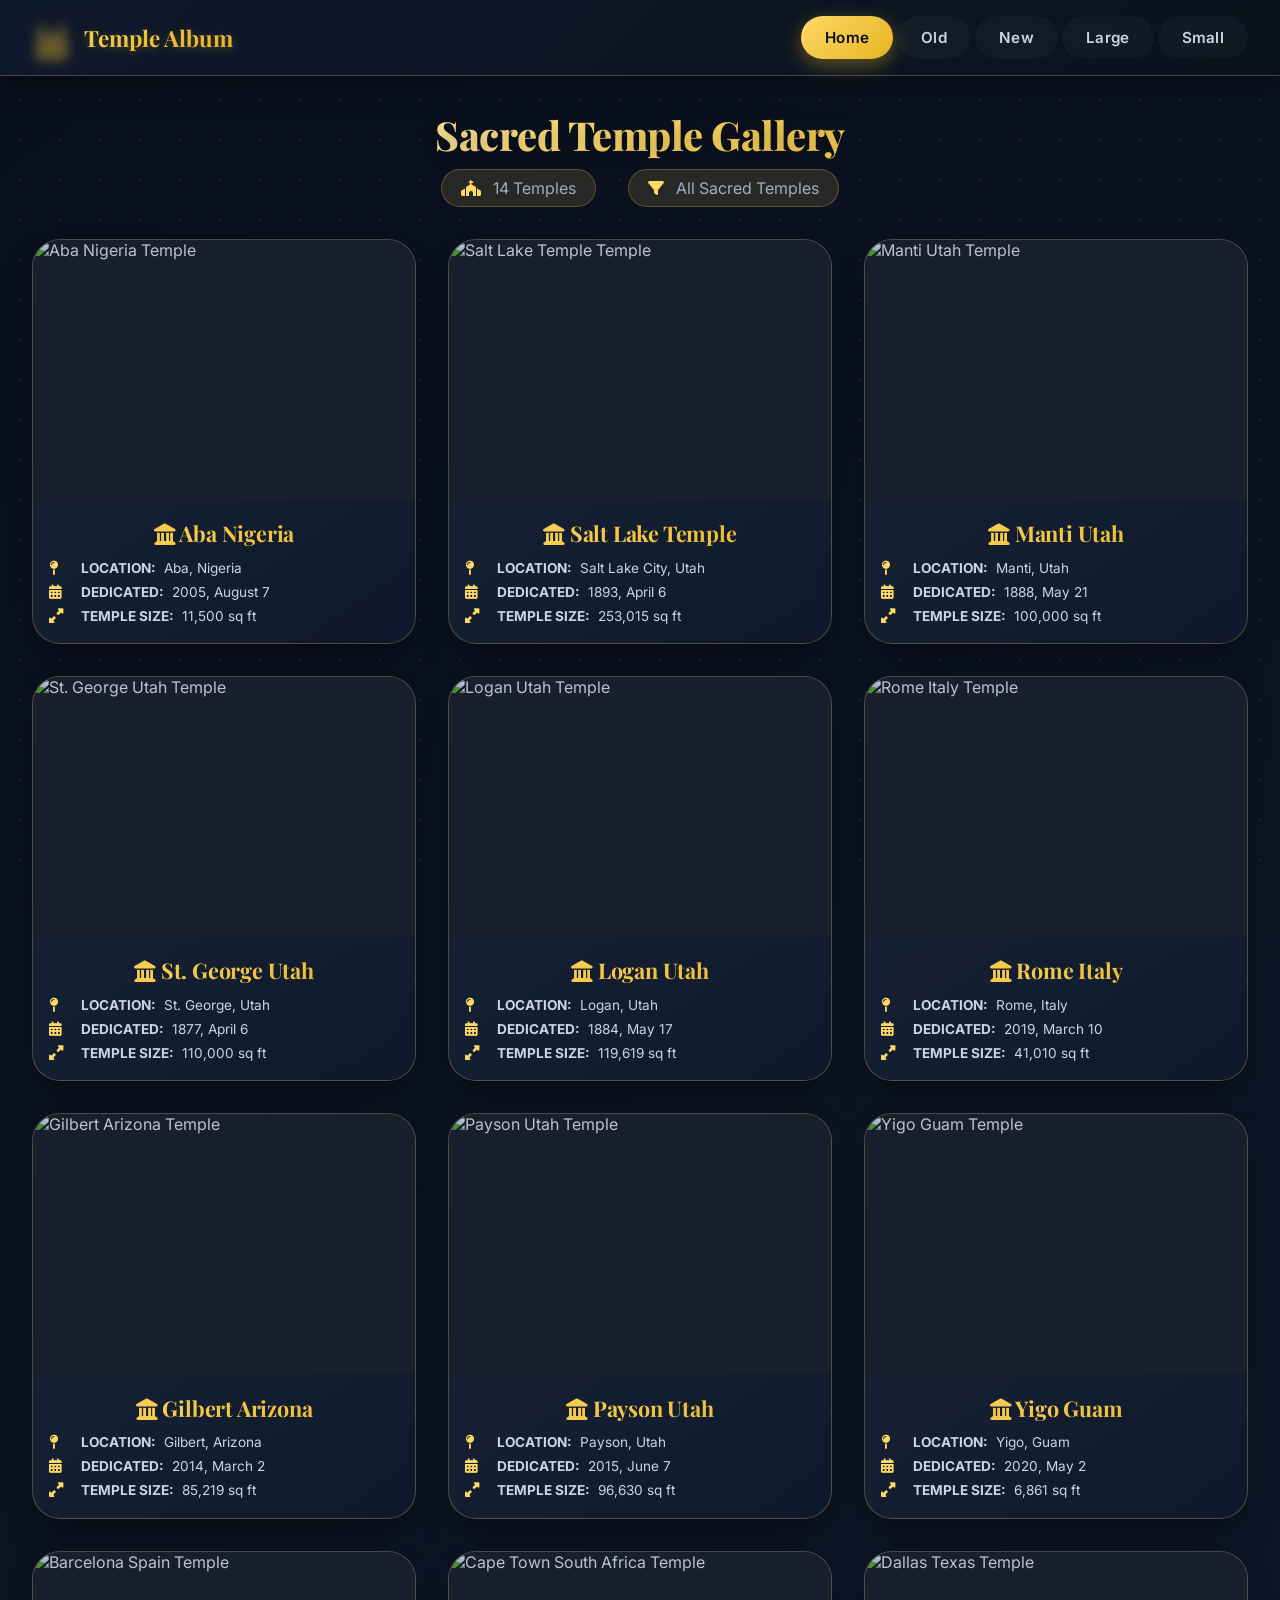
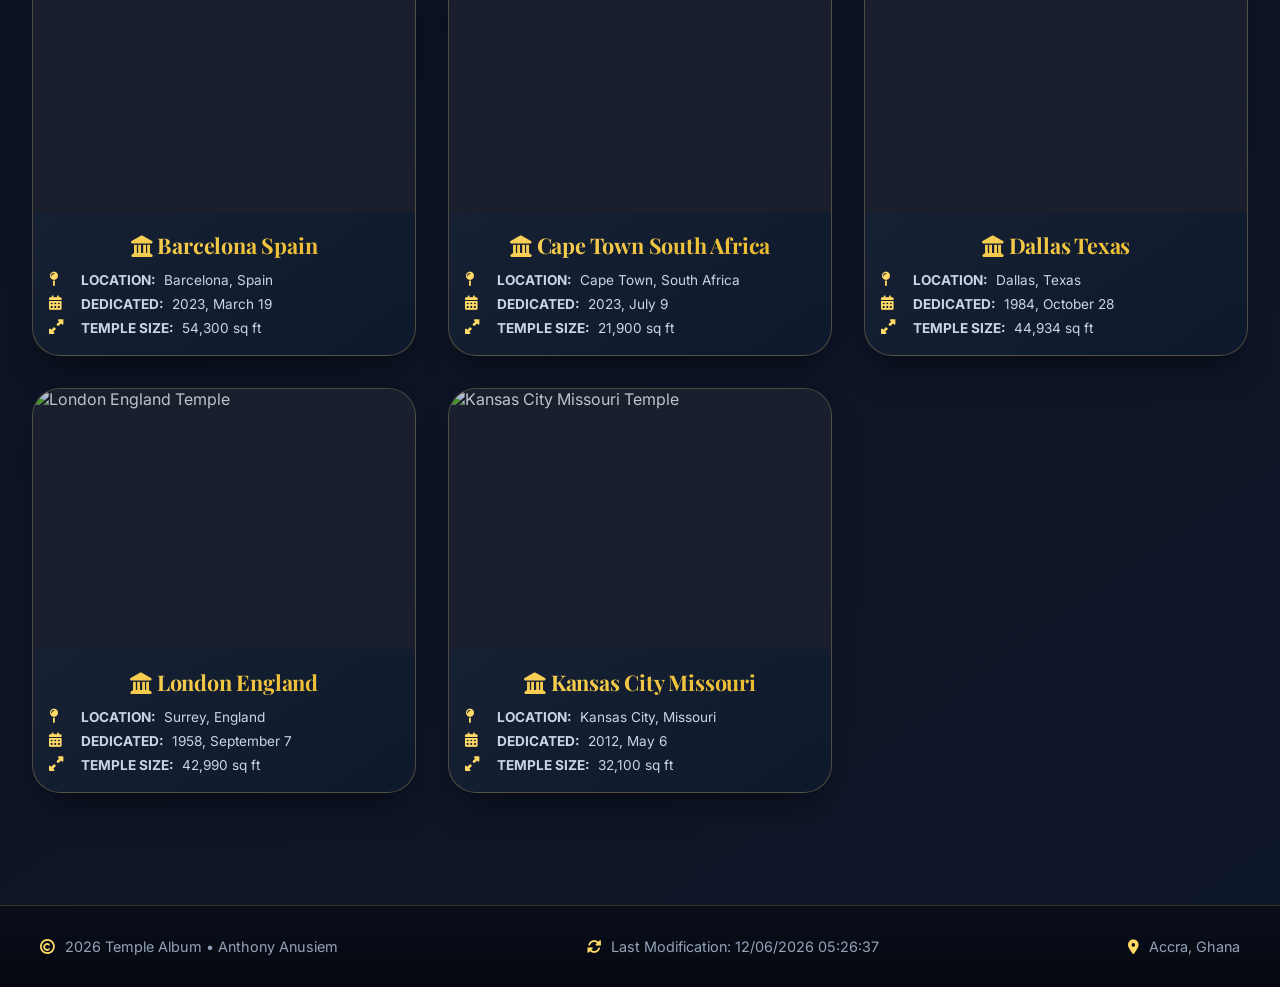
==== commit fb08c673: "update" ====
--- a/filtered-temples.html
+++ b/filtered-temples.html
@@ -632,7 +632,7 @@
   <script>
     // Temple data - all variable names are lowercase for validator
     const templesdata = [
-      { id: 0, name: "Aba Nigeria", location: "Aba, Nigeria", dedicated: "2005, August 7", area: 11500, year: 2005, imageurl: "images/aba-temple.jpeg", fallbackurl: "https://churchofjesuschristtemples.org/assets/img/temples/aba-nigeria-temple/aba-nigeria-temple-lds-1024x768.jpg" },
+      { id: 0, name: "Aba Nigeria", location: "Aba, Nigeria", dedicated: "2005, August 7", area: 11500, year: 2005, imageurl: "images/aba-temple.jpeg", fallbackurl: "https://churchofjesuschristtemples.org/assets/img/temples/aba-nigeria-temple/aba-nigeria-temple-5087-main.jpg" },
       { id: 1, name: "Salt Lake Temple", location: "Salt Lake City, Utah", dedicated: "1893, April 6", area: 253015, year: 1893, imageurl: "images/saltlake-temple.jpeg", fallbackurl: "https://churchofjesuschristtemples.org/assets/img/temples/salt-lake-temple/salt-lake-temple-15669-main.jpg" },
       { id: 2, name: "Manti Utah", location: "Manti, Utah", dedicated: "1888, May 21", area: 100000, year: 1888, imageurl: "images/manti-utah-temple.jpeg", fallbackurl: "https://churchofjesuschristtemples.org/assets/img/temples/manti-utah-temple/manti-utah-temple-40551-main.jpg" },
       { id: 3, name: "St. George Utah", location: "St. George, Utah", dedicated: "1877, April 6", area: 110000, year: 1877, imageurl: "images/st.-george-utah-temple.jpeg", fallbackurl: "https://churchofjesuschristtemples.org/assets/img/temples/st.-george-utah-temple/st.-george-utah-temple-40435-main.jpg"},
@@ -704,7 +704,7 @@
         
         figure.innerHTML = `
           <div class="image-wrapper">
-            <img src="${imagesrc}" alt="${temple.name} Temple" loading="lazy" width="400" height="300" onerror="this.onerror=null; this.src='${temple.fallbackurl}'; this.style.opacity='0.9';">
+            <img src="{imagesrc}" alt="${temple.name} Temple" loading="lazy" width="400" height="300" onerror="this.onerror=null; this.src='${temple.fallbackurl}'; this.style.opacity='0.9';">
             <div class="temple-overlay"><span class="detail-badge"><i class="fas fa-ruler-combined"></i> ${formatnumber(temple.area)} sq ft</span></div>
           </div>
           <figcaption><i class="fas fa-landmark"></i> ${temple.name}</figcaption>
@@ -746,7 +746,7 @@
           const reader = new FileReader();
           reader.onload = function(e) {
             currentlyselectedimage = e.target.result;
-            previewarea.innerHTML = `<div style="display: flex; align-items: center; gap: 12px; background: rgba(255,217,102,0.1); padding: 8px 15px; border-radius: 40px;"><img src="${currentlyselectedimage}" class="preview-img" alt="preview"><span style="color: #FFD966;"><i class="fas fa-check-circle"></i> Image ready!</span><span style="font-size: 0.8rem; color: #94a3b8;">${file.name}</span><button id="clearimagebtn" style="background: none; border: none; color: #FFD966; cursor: pointer;"><i class="fas fa-times"></i></button></div>`;
+            previewarea.innerHTML = `<div style="display: flex; align-items: center; gap: 12px; background: rgba(255,217,102,0.1); padding: 8px 15px; border-radius: 40px;"><img src="{currentlyselectedimage}" class="preview-img" alt="preview"><span style="color: #FFD966;"><i class="fas fa-check-circle"></i> Image ready!</span><span style="font-size: 0.8rem; color: #94a3b8;">{file.name}</span><button id="clearimagebtn" style="background: none; border: none; color: #FFD966; cursor: pointer;"><i class="fas fa-times"></i></button></div>`;
             const clearbtn = document.getElementById('clearimagebtn');
             if (clearbtn) {
               clearbtn.addEventListener('click', () => {
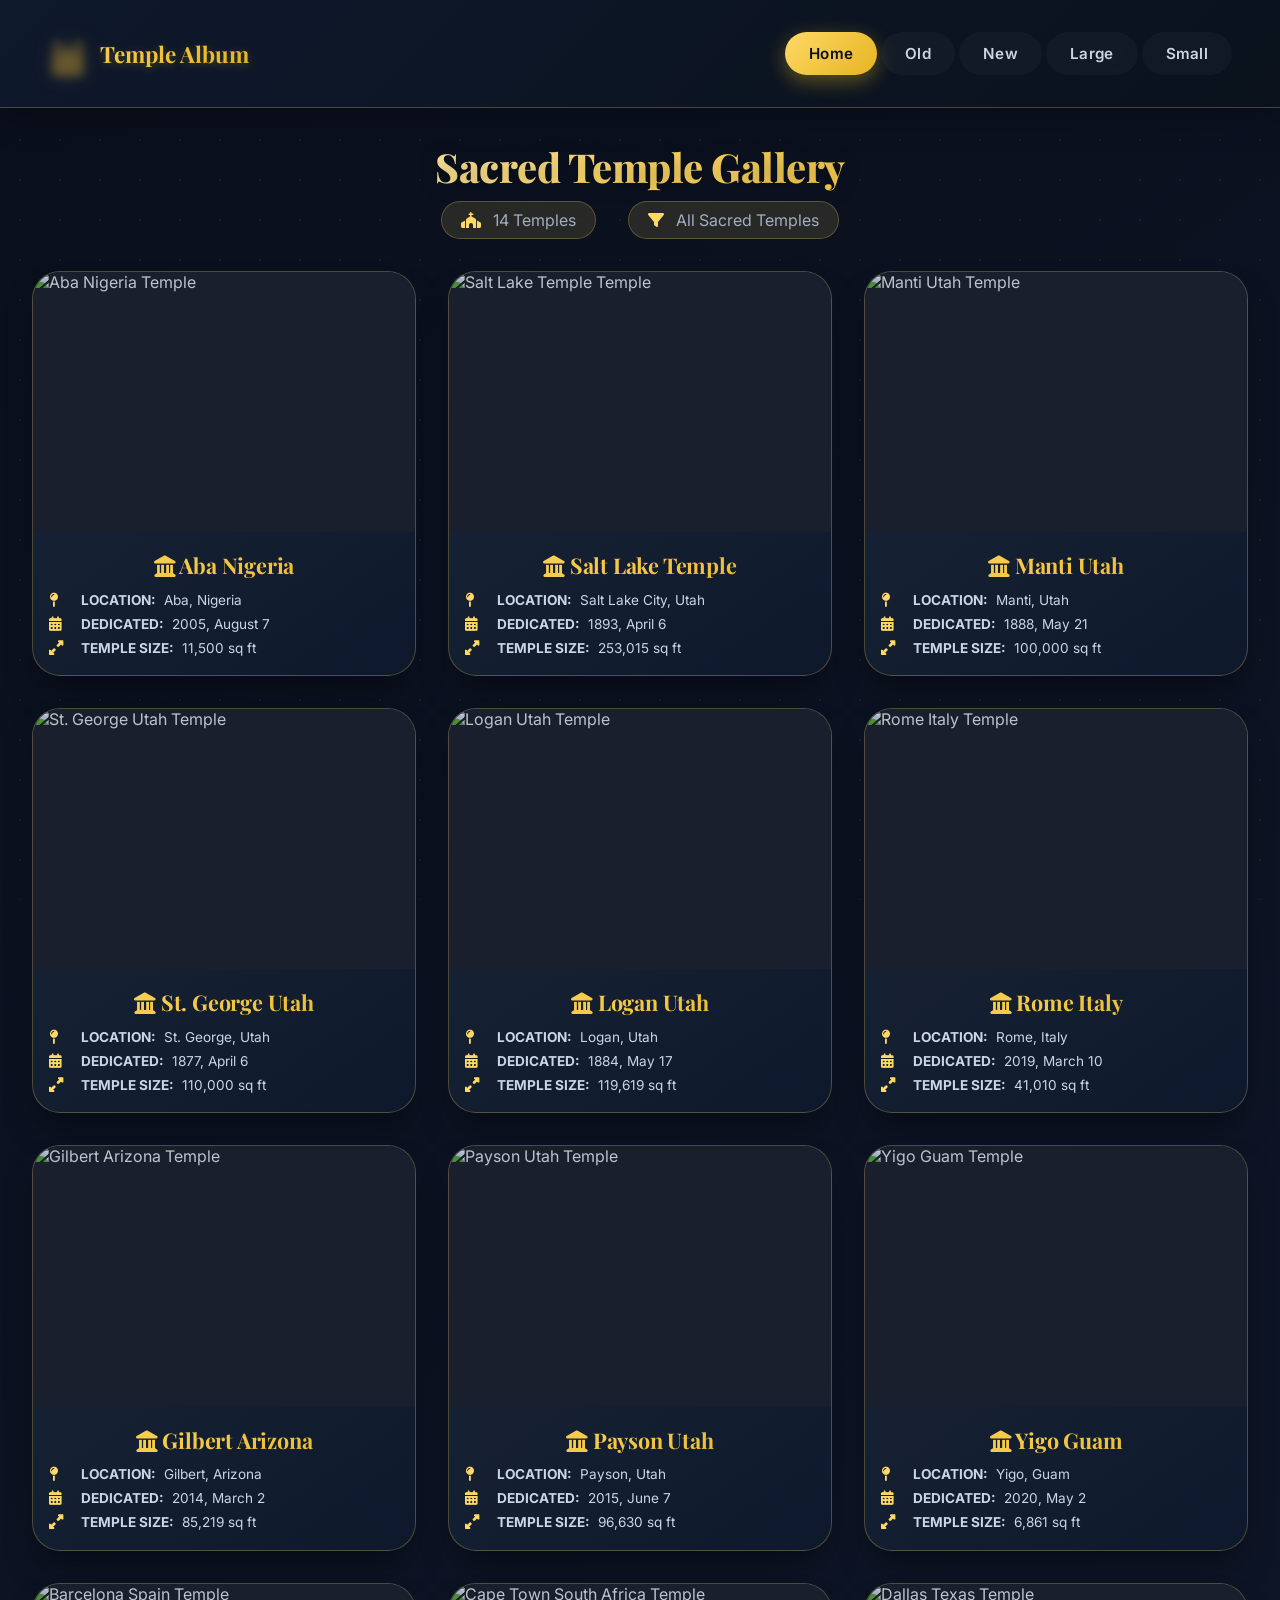
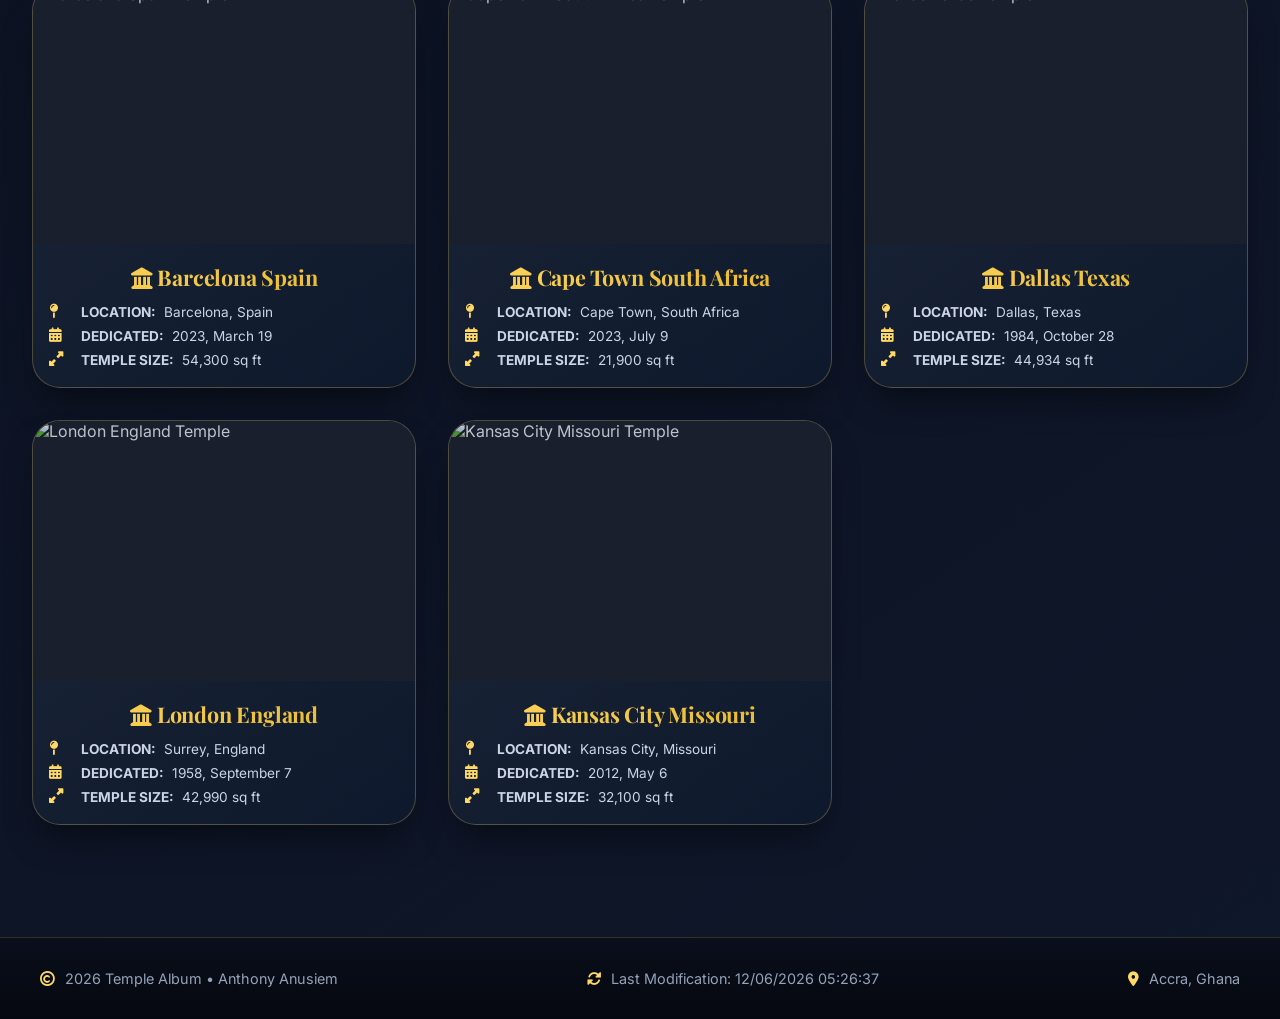
==== commit 9cb4e767: "uoo" ====
--- a/filtered-temples.html
+++ b/filtered-temples.html
@@ -22,6 +22,556 @@
   <link rel="stylesheet" href="temples.css">
   <link rel="stylesheet" href="temples-large.css">
   
+  <style>
+    /* ==============================================
+       BASE STYLES & RESET
+       ============================================== */
+    * {
+      margin: 0;
+      padding: 0;
+      box-sizing: border-box;
+    }
+
+    body {
+      font-family: 'Inter', sans-serif;
+      background: linear-gradient(145deg, #0a0f1c 0%, #0f172a 100%);
+      color: #e2e8f0;
+      overflow-x: hidden;
+    }
+
+    body::before {
+      content: '';
+      position: fixed;
+      top: 0;
+      left: 0;
+      width: 100%;
+      height: 100%;
+      background-image: radial-gradient(rgba(255, 215, 150, 0.08) 1px, transparent 1px);
+      background-size: 40px 40px;
+      pointer-events: none;
+      z-index: 0;
+    }
+
+    header {
+      background: linear-gradient(135deg, rgba(15, 25, 45, 0.98) 0%, rgba(10, 18, 28, 0.98) 100%);
+      backdrop-filter: blur(12px);
+      border-bottom: 1px solid rgba(255, 215, 150, 0.25);
+      position: sticky;
+      top: 0;
+      z-index: 1000;
+      box-shadow: 0 8px 32px rgba(0, 0, 0, 0.3);
+    }
+
+    .header-container {
+      max-width: 1400px;
+      margin: 0 auto;
+      padding: 1rem 2rem;
+      display: flex;
+      justify-content: space-between;
+      align-items: center;
+      flex-wrap: wrap;
+    }
+
+    .logo-title {
+      display: flex;
+      align-items: center;
+      gap: 12px;
+      font-size: 1.8rem;
+      font-weight: 800;
+      font-family: 'Playfair Display', serif;
+      background: linear-gradient(135deg, #FFD966, #E6B422);
+      -webkit-background-clip: text;
+      background-clip: text;
+      color: transparent;
+      text-shadow: 0 2px 10px rgba(230, 180, 34, 0.3);
+    }
+
+    .brand-icon {
+      font-size: 2rem;
+      filter: drop-shadow(0 0 8px rgba(255, 200, 100, 0.6));
+    }
+
+    .brand-text {
+      font-size: 1.4rem;
+      font-weight: 700;
+    }
+
+    .nav-list {
+      display: flex;
+      gap: 1rem;
+      list-style: none;
+    }
+
+    .nav-list li a {
+      text-decoration: none;
+      color: #cbd5e1;
+      font-weight: 600;
+      padding: 0.75rem 1.5rem;
+      border-radius: 40px;
+      transition: all 0.3s cubic-bezier(0.4, 0, 0.2, 1);
+      display: inline-flex;
+      align-items: center;
+      gap: 8px;
+      font-size: 0.95rem;
+      letter-spacing: 0.3px;
+      background: rgba(255, 255, 255, 0.03);
+      backdrop-filter: blur(4px);
+    }
+
+    .nav-list li a i {
+      display: none;
+    }
+
+    .nav-list li a:hover {
+      background: linear-gradient(135deg, rgba(255, 217, 102, 0.2), rgba(230, 180, 34, 0.2));
+      color: #FFD966;
+      transform: translateY(-2px);
+      box-shadow: 0 4px 12px rgba(230, 180, 34, 0.2);
+    }
+
+    .nav-list li a.active-nav {
+      background: linear-gradient(135deg, #FFD966, #E6B422);
+      color: #0a0f1c;
+      box-shadow: 0 6px 20px rgba(230, 180, 34, 0.4);
+    }
+
+    .hamburger {
+      display: none;
+      background: none;
+      border: none;
+      cursor: pointer;
+      padding: 0.5rem;
+      position: relative;
+      width: 48px;
+      height: 48px;
+      border-radius: 12px;
+      background: rgba(255, 255, 255, 0.05);
+      transition: all 0.3s ease;
+    }
+
+    .hamburger:hover {
+      background: rgba(255, 215, 150, 0.15);
+    }
+
+    .hamburger-line {
+      display: block;
+      width: 28px;
+      height: 2px;
+      background: #FFD966;
+      margin: 6px auto;
+      transition: all 0.3s ease;
+      border-radius: 2px;
+    }
+
+    .hamburger-x {
+      display: none;
+      font-size: 1.8rem;
+      color: #FFD966;
+      position: absolute;
+      top: 50%;
+      left: 50%;
+      transform: translate(-50%, -50%);
+    }
+
+    .hamburger.active .hamburger-line {
+      display: none;
+    }
+
+    .hamburger.active .hamburger-x {
+      display: block;
+    }
+
+    #primaryNav {
+      width: 100%;
+      max-height: 0;
+      overflow: hidden;
+      transition: max-height 0.4s ease-out;
+      background-color: #1e3a2f;
+      border-radius: 0 0 12px 12px;
+      display: flex;
+      flex-direction: column;
+    }
+
+    nav {
+      display: flex;
+      width: 100%;
+    }
+
+    #primaryNav.open {
+      max-height: 300px;
+      transition: max-height 0.5s ease-in;
+    }
+
+    main {
+      max-width: 1200px;
+      margin: 2rem auto;
+      padding: 0 2rem 3rem;
+      position: relative;
+      z-index: 2;
+    }
+
+    h1 {
+      font-family: 'Playfair Display', serif;
+      font-size: 3.2rem;
+      font-weight: 800;
+      text-align: center;
+      background: linear-gradient(135deg, #FFFFFF, #FFD966, #E6B422);
+      -webkit-background-clip: text;
+      background-clip: text;
+      color: transparent;
+      margin-bottom: 0.5rem;
+      letter-spacing: -0.5px;
+      text-shadow: 0 2px 20px rgba(0,0,0,0.3);
+    }
+
+    .filter-stats {
+      text-align: center;
+      margin-bottom: 2rem;
+      font-size: 1rem;
+      color: #a0aec0;
+      display: flex;
+      justify-content: center;
+      gap: 2rem;
+      flex-wrap: wrap;
+    }
+
+    .stats-badge {
+      background: rgba(255, 217, 102, 0.12);
+      padding: 0.5rem 1.2rem;
+      border-radius: 40px;
+      backdrop-filter: blur(4px);
+      border: 1px solid rgba(255, 217, 102, 0.25);
+    }
+
+    .stats-badge i {
+      margin-right: 8px;
+      color: #FFD966;
+    }
+
+    .gallery-grid {
+      display: grid;
+      grid-template-columns: repeat(auto-fill, minmax(340px, 1fr));
+      gap: 2rem;
+      animation: fadeInUp 0.8s ease-out;
+    }
+
+    @keyframes fadeInUp {
+      from {
+        opacity: 0;
+        transform: translateY(40px);
+      }
+      to {
+        opacity: 1;
+        transform: translateY(0);
+      }
+    }
+
+    .temple-card {
+      background: linear-gradient(145deg, rgba(30, 41, 59, 0.9), rgba(15, 25, 45, 0.95));
+      border-radius: 28px;
+      overflow: hidden;
+      backdrop-filter: blur(8px);
+      border: 1px solid rgba(255, 217, 102, 0.25);
+      transition: all 0.4s cubic-bezier(0.2, 0.9, 0.4, 1.1);
+      box-shadow: 0 20px 35px -12px rgba(0, 0, 0, 0.5);
+      cursor: pointer;
+      margin: 0;
+      display: block;
+    }
+
+    .temple-card:hover {
+      transform: translateY(-12px) scale(1.02);
+      border-color: rgba(255, 217, 102, 0.6);
+      box-shadow: 0 30px 45px -12px rgba(230, 180, 34, 0.25);
+    }
+
+    .image-wrapper {
+      position: relative;
+      overflow: hidden;
+      height: 260px;
+      width: 100%;
+      background: #1a1f2e;
+    }
+
+    .temple-card img {
+      width: 100%;
+      height: 100%;
+      object-fit: cover;
+      transition: transform 0.7s ease;
+      filter: brightness(0.9) contrast(1.05);
+      display: block;
+    }
+
+    .temple-card:hover img {
+      transform: scale(1.08);
+      filter: brightness(1.05) contrast(1.1);
+    }
+
+    .temple-overlay {
+      position: absolute;
+      bottom: 0;
+      left: 0;
+      right: 0;
+      background: linear-gradient(to top, rgba(0,0,0,0.8), transparent);
+      padding: 1rem;
+      transform: translateY(100%);
+      transition: transform 0.3s ease;
+    }
+
+    .temple-card:hover .temple-overlay {
+      transform: translateY(0);
+    }
+
+    .temple-card figcaption {
+      font-family: 'Playfair Display', serif;
+      font-size: 1.35rem;
+      font-weight: 700;
+      padding: 1.2rem 1rem 0.8rem;
+      text-align: center;
+      background: linear-gradient(135deg, #FFD966, #E6B422);
+      -webkit-background-clip: text;
+      background-clip: text;
+      color: transparent;
+      letter-spacing: -0.2px;
+    }
+
+    .temple-details {
+      padding: 0 1rem 1.2rem;
+      font-size: 0.85rem;
+      display: flex;
+      flex-direction: column;
+      gap: 8px;
+    }
+
+    .temple-details p {
+      display: flex;
+      align-items: center;
+      gap: 8px;
+      color: #cbd5e6;
+    }
+
+    .temple-details i {
+      width: 24px;
+      color: #FFD966;
+      font-size: 0.9rem;
+    }
+
+    .detail-badge {
+      background: rgba(255, 217, 102, 0.1);
+      border-radius: 20px;
+      padding: 4px 10px;
+      display: inline-block;
+      font-size: 0.75rem;
+    }
+
+    .image-upload-panel {
+      background: linear-gradient(135deg, rgba(30, 41, 59, 0.8), rgba(15, 25, 45, 0.9));
+      border-radius: 20px;
+      padding: 1.5rem;
+      margin-bottom: 2rem;
+      border: 1px solid rgba(255, 217, 102, 0.3);
+      backdrop-filter: blur(10px);
+    }
+
+    .upload-title {
+      font-size: 1.2rem;
+      margin-bottom: 1rem;
+      color: #FFD966;
+      display: flex;
+      align-items: center;
+      gap: 10px;
+    }
+
+    .upload-controls {
+      display: flex;
+      flex-wrap: wrap;
+      gap: 1rem;
+      align-items: center;
+    }
+
+    .file-input-label {
+      background: linear-gradient(135deg, #FFD966, #E6B422);
+      color: #0a0f1c;
+      padding: 0.7rem 1.5rem;
+      border-radius: 40px;
+      font-weight: 600;
+      cursor: pointer;
+      transition: all 0.3s ease;
+      display: inline-flex;
+      align-items: center;
+      gap: 8px;
+    }
+
+    .file-input-label:hover {
+      transform: translateY(-2px);
+      box-shadow: 0 5px 15px rgba(230, 180, 34, 0.4);
+    }
+
+    input[type="file"] {
+      display: none;
+    }
+
+    .image-preview-area {
+      margin-top: 1rem;
+      display: flex;
+      flex-wrap: wrap;
+      gap: 1rem;
+      align-items: center;
+    }
+
+    .preview-img {
+      width: 60px;
+      height: 60px;
+      object-fit: cover;
+      border-radius: 12px;
+      border: 2px solid #FFD966;
+    }
+
+    footer {
+      background: linear-gradient(180deg, rgba(10, 15, 28, 0.98), rgba(5, 8, 15, 0.98));
+      border-top: 1px solid rgba(255, 217, 102, 0.2);
+      padding: 2rem;
+      margin-top: 4rem;
+      text-align: center;
+      backdrop-filter: blur(8px);
+    }
+
+    .footer-content {
+      max-width: 1200px;
+      margin: 0 auto;
+      display: flex;
+      justify-content: space-between;
+      align-items: center;
+      flex-wrap: wrap;
+      gap: 1rem;
+    }
+
+    .footer-content p {
+      color: #94a3b8;
+      font-size: 0.9rem;
+    }
+
+    .footer-content i {
+      color: #FFD966;
+      margin-right: 6px;
+    }
+
+    .empty-state {
+      text-align: center;
+      grid-column: 1 / -1;
+      padding: 4rem;
+      background: rgba(255,255,255,0.03);
+      border-radius: 48px;
+      backdrop-filter: blur(8px);
+    }
+
+    .empty-state i {
+      font-size: 4rem;
+      color: #FFD966;
+      margin-bottom: 1rem;
+    }
+
+    /* Tablet Styles */
+    @media screen and (min-width: 768px) {
+      .header-container {
+        flex-wrap: nowrap;
+      }
+      .hamburger {
+        display: none;
+      }
+      #primaryNav {
+        max-height: none !important;
+        overflow: visible !important;
+        width: auto;
+        background-color: transparent;
+        transition: none;
+        flex-direction: row;
+        justify-content: flex-end;
+      }
+      .nav-list {
+        flex-direction: row;
+        gap: 0.25rem;
+        padding: 0;
+      }
+      .nav-list li {
+        margin: 0;
+      }
+      .nav-list a {
+        padding: 0.6rem 1.2rem;
+        white-space: nowrap;
+      }
+      .gallery-grid {
+        grid-template-columns: repeat(2, 1fr);
+        gap: 2rem;
+      }
+      h1 {
+        font-size: 2.5rem;
+      }
+    }
+
+    /* Desktop Styles */
+    @media screen and (min-width: 1024px) {
+      .gallery-grid {
+        grid-template-columns: repeat(3, 1fr);
+        gap: 2rem;
+      }
+      main {
+        max-width: 1400px;
+      }
+      .nav-list a {
+        padding: 0.7rem 1.5rem;
+        font-size: 1rem;
+      }
+    }
+
+    @media (max-width: 768px) {
+      .header-container {
+        padding: 1rem;
+      }
+      .hamburger {
+        display: block;
+      }
+      nav {
+        position: absolute;
+        top: 100%;
+        left: 0;
+        right: 0;
+        background: rgba(10, 18, 28, 0.98);
+        backdrop-filter: blur(20px);
+        max-height: 0;
+        overflow: hidden;
+        transition: max-height 0.4s ease;
+        border-bottom: 1px solid rgba(255, 217, 102, 0.2);
+      }
+      nav.open {
+        max-height: 400px;
+      }
+      .nav-list {
+        flex-direction: column;
+        padding: 1rem;
+        gap: 0.5rem;
+      }
+      .nav-list li a {
+        justify-content: center;
+        width: 100%;
+      }
+      h1 {
+        font-size: 2rem;
+      }
+      .gallery-grid {
+        grid-template-columns: 1fr;
+        gap: 1.5rem;
+      }
+      .footer-content {
+        flex-direction: column;
+        text-align: center;
+      }
+      .upload-controls {
+        flex-direction: column;
+        align-items: stretch;
+      }
+    }
+  </style>
   <!-- External JavaScript File (required for assignment) -->
   <script src="temples.js" defer></script>
 </head>
@@ -76,557 +626,7 @@
     </div>
   </footer>
 
-  <!-- Complete external CSS content (temples.css + temples-large.css combined for manual copy) -->
-  <style>
-    /* ==============================================
-       BASE STYLES & RESET
-       ============================================== */
-    * {
-      margin: 0;
-      padding: 0;
-      box-sizing: border-box;
-    }
-
-    body {
-      font-family: 'Inter', sans-serif;
-      background: linear-gradient(145deg, #0a0f1c 0%, #0f172a 100%);
-      color: #e2e8f0;
-      overflow-x: hidden;
-    }
-
-    body::before {
-      content: '';
-      position: fixed;
-      top: 0;
-      left: 0;
-      width: 100%;
-      height: 100%;
-      background-image: radial-gradient(rgba(255, 215, 150, 0.08) 1px, transparent 1px);
-      background-size: 40px 40px;
-      pointer-events: none;
-      z-index: 0;
-    }
-
-    header {
-      background: linear-gradient(135deg, rgba(15, 25, 45, 0.98) 0%, rgba(10, 18, 28, 0.98) 100%);
-      backdrop-filter: blur(12px);
-      border-bottom: 1px solid rgba(255, 215, 150, 0.25);
-      position: sticky;
-      top: 0;
-      z-index: 1000;
-      box-shadow: 0 8px 32px rgba(0, 0, 0, 0.3);
-    }
-
-    .header-container {
-      max-width: 1400px;
-      margin: 0 auto;
-      padding: 1rem 2rem;
-      display: flex;
-      justify-content: space-between;
-      align-items: center;
-      flex-wrap: wrap;
-    }
-
-    .logo-title {
-      display: flex;
-      align-items: center;
-      gap: 12px;
-      font-size: 1.8rem;
-      font-weight: 800;
-      font-family: 'Playfair Display', serif;
-      background: linear-gradient(135deg, #FFD966, #E6B422);
-      -webkit-background-clip: text;
-      background-clip: text;
-      color: transparent;
-      text-shadow: 0 2px 10px rgba(230, 180, 34, 0.3);
-    }
-
-    .brand-icon {
-      font-size: 2rem;
-      filter: drop-shadow(0 0 8px rgba(255, 200, 100, 0.6));
-    }
-
-    .brand-text {
-      font-size: 1.4rem;
-      font-weight: 700;
-    }
-
-    .nav-list {
-      display: flex;
-      gap: 1rem;
-      list-style: none;
-    }
-
-    .nav-list li a {
-      text-decoration: none;
-      color: #cbd5e1;
-      font-weight: 600;
-      padding: 0.75rem 1.5rem;
-      border-radius: 40px;
-      transition: all 0.3s cubic-bezier(0.4, 0, 0.2, 1);
-      display: inline-flex;
-      align-items: center;
-      gap: 8px;
-      font-size: 0.95rem;
-      letter-spacing: 0.3px;
-      background: rgba(255, 255, 255, 0.03);
-      backdrop-filter: blur(4px);
-    }
-
-    .nav-list li a i {
-      display: none;
-    }
-
-    .nav-list li a:hover {
-      background: linear-gradient(135deg, rgba(255, 217, 102, 0.2), rgba(230, 180, 34, 0.2));
-      color: #FFD966;
-      transform: translateY(-2px);
-      box-shadow: 0 4px 12px rgba(230, 180, 34, 0.2);
-    }
-
-    .nav-list li a.active-nav {
-      background: linear-gradient(135deg, #FFD966, #E6B422);
-      color: #0a0f1c;
-      box-shadow: 0 6px 20px rgba(230, 180, 34, 0.4);
-    }
-
-    .hamburger {
-      display: none;
-      background: none;
-      border: none;
-      cursor: pointer;
-      padding: 0.5rem;
-      position: relative;
-      width: 48px;
-      height: 48px;
-      border-radius: 12px;
-      background: rgba(255, 255, 255, 0.05);
-      transition: all 0.3s ease;
-    }
-
-    .hamburger:hover {
-      background: rgba(255, 215, 150, 0.15);
-    }
-
-    .hamburger-line {
-      display: block;
-      width: 28px;
-      height: 2px;
-      background: #FFD966;
-      margin: 6px auto;
-      transition: all 0.3s ease;
-      border-radius: 2px;
-    }
-
-    .hamburger-x {
-      display: none;
-      font-size: 1.8rem;
-      color: #FFD966;
-      position: absolute;
-      top: 50%;
-      left: 50%;
-      transform: translate(-50%, -50%);
-    }
-
-    .hamburger.active .hamburger-line {
-      display: none;
-    }
-
-    .hamburger.active .hamburger-x {
-      display: block;
-    }
-
-    #primaryNav {
-      width: 100%;
-      max-height: 0;
-      overflow: hidden;
-      transition: max-height 0.4s ease-out;
-      background-color: #1e3a2f;
-      border-radius: 0 0 12px 12px;
-      display: flex;
-      flex-direction: column;
-    }
-
-    nav {
-      display: flex;
-      width: 100%;
-    }
-
-    #primaryNav.open {
-      max-height: 300px;
-      transition: max-height 0.5s ease-in;
-    }
-
-    main {
-      max-width: 1200px;
-      margin: 2rem auto;
-      padding: 0 2rem 3rem;
-      position: relative;
-      z-index: 2;
-    }
-
-    h1 {
-      font-family: 'Playfair Display', serif;
-      font-size: 3.2rem;
-      font-weight: 800;
-      text-align: center;
-      background: linear-gradient(135deg, #FFFFFF, #FFD966, #E6B422);
-      -webkit-background-clip: text;
-      background-clip: text;
-      color: transparent;
-      margin-bottom: 0.5rem;
-      letter-spacing: -0.5px;
-      text-shadow: 0 2px 20px rgba(0,0,0,0.3);
-    }
-
-    .filter-stats {
-      text-align: center;
-      margin-bottom: 2rem;
-      font-size: 1rem;
-      color: #a0aec0;
-      display: flex;
-      justify-content: center;
-      gap: 2rem;
-      flex-wrap: wrap;
-    }
-
-    .stats-badge {
-      background: rgba(255, 217, 102, 0.12);
-      padding: 0.5rem 1.2rem;
-      border-radius: 40px;
-      backdrop-filter: blur(4px);
-      border: 1px solid rgba(255, 217, 102, 0.25);
-    }
-
-    .stats-badge i {
-      margin-right: 8px;
-      color: #FFD966;
-    }
-
-    .gallery-grid {
-      display: grid;
-      grid-template-columns: repeat(auto-fill, minmax(340px, 1fr));
-      gap: 2rem;
-      animation: fadeInUp 0.8s ease-out;
-    }
-
-    @keyframes fadeInUp {
-      from {
-        opacity: 0;
-        transform: translateY(40px);
-      }
-      to {
-        opacity: 1;
-        transform: translateY(0);
-      }
-    }
-
-    .temple-card {
-      background: linear-gradient(145deg, rgba(30, 41, 59, 0.9), rgba(15, 25, 45, 0.95));
-      border-radius: 28px;
-      overflow: hidden;
-      backdrop-filter: blur(8px);
-      border: 1px solid rgba(255, 217, 102, 0.25);
-      transition: all 0.4s cubic-bezier(0.2, 0.9, 0.4, 1.1);
-      box-shadow: 0 20px 35px -12px rgba(0, 0, 0, 0.5);
-      cursor: pointer;
-      margin: 0;
-      display: block;
-    }
-
-    .temple-card:hover {
-      transform: translateY(-12px) scale(1.02);
-      border-color: rgba(255, 217, 102, 0.6);
-      box-shadow: 0 30px 45px -12px rgba(230, 180, 34, 0.25);
-    }
-
-    .image-wrapper {
-      position: relative;
-      overflow: hidden;
-      height: 260px;
-      width: 100%;
-      background: #1a1f2e;
-    }
-
-    .temple-card img {
-      width: 100%;
-      height: 100%;
-      object-fit: cover;
-      transition: transform 0.7s ease;
-      filter: brightness(0.9) contrast(1.05);
-      display: block;
-    }
-
-    .temple-card:hover img {
-      transform: scale(1.08);
-      filter: brightness(1.05) contrast(1.1);
-    }
-
-    .temple-overlay {
-      position: absolute;
-      bottom: 0;
-      left: 0;
-      right: 0;
-      background: linear-gradient(to top, rgba(0,0,0,0.8), transparent);
-      padding: 1rem;
-      transform: translateY(100%);
-      transition: transform 0.3s ease;
-    }
-
-    .temple-card:hover .temple-overlay {
-      transform: translateY(0);
-    }
-
-    .temple-card figcaption {
-      font-family: 'Playfair Display', serif;
-      font-size: 1.35rem;
-      font-weight: 700;
-      padding: 1.2rem 1rem 0.8rem;
-      text-align: center;
-      background: linear-gradient(135deg, #FFD966, #E6B422);
-      -webkit-background-clip: text;
-      background-clip: text;
-      color: transparent;
-      letter-spacing: -0.2px;
-    }
-
-    .temple-details {
-      padding: 0 1rem 1.2rem;
-      font-size: 0.85rem;
-      display: flex;
-      flex-direction: column;
-      gap: 8px;
-    }
-
-    .temple-details p {
-      display: flex;
-      align-items: center;
-      gap: 8px;
-      color: #cbd5e6;
-    }
-
-    .temple-details i {
-      width: 24px;
-      color: #FFD966;
-      font-size: 0.9rem;
-    }
-
-    .detail-badge {
-      background: rgba(255, 217, 102, 0.1);
-      border-radius: 20px;
-      padding: 4px 10px;
-      display: inline-block;
-      font-size: 0.75rem;
-    }
-
-    .image-upload-panel {
-      background: linear-gradient(135deg, rgba(30, 41, 59, 0.8), rgba(15, 25, 45, 0.9));
-      border-radius: 20px;
-      padding: 1.5rem;
-      margin-bottom: 2rem;
-      border: 1px solid rgba(255, 217, 102, 0.3);
-      backdrop-filter: blur(10px);
-    }
-
-    .upload-title {
-      font-size: 1.2rem;
-      margin-bottom: 1rem;
-      color: #FFD966;
-      display: flex;
-      align-items: center;
-      gap: 10px;
-    }
-
-    .upload-controls {
-      display: flex;
-      flex-wrap: wrap;
-      gap: 1rem;
-      align-items: center;
-    }
-
-    .file-input-label {
-      background: linear-gradient(135deg, #FFD966, #E6B422);
-      color: #0a0f1c;
-      padding: 0.7rem 1.5rem;
-      border-radius: 40px;
-      font-weight: 600;
-      cursor: pointer;
-      transition: all 0.3s ease;
-      display: inline-flex;
-      align-items: center;
-      gap: 8px;
-    }
-
-    .file-input-label:hover {
-      transform: translateY(-2px);
-      box-shadow: 0 5px 15px rgba(230, 180, 34, 0.4);
-    }
-
-    input[type="file"] {
-      display: none;
-    }
-
-    .image-preview-area {
-      margin-top: 1rem;
-      display: flex;
-      flex-wrap: wrap;
-      gap: 1rem;
-      align-items: center;
-    }
-
-    .preview-img {
-      width: 60px;
-      height: 60px;
-      object-fit: cover;
-      border-radius: 12px;
-      border: 2px solid #FFD966;
-    }
-
-    footer {
-      background: linear-gradient(180deg, rgba(10, 15, 28, 0.98), rgba(5, 8, 15, 0.98));
-      border-top: 1px solid rgba(255, 217, 102, 0.2);
-      padding: 2rem;
-      margin-top: 4rem;
-      text-align: center;
-      backdrop-filter: blur(8px);
-    }
-
-    .footer-content {
-      max-width: 1200px;
-      margin: 0 auto;
-      display: flex;
-      justify-content: space-between;
-      align-items: center;
-      flex-wrap: wrap;
-      gap: 1rem;
-    }
-
-    .footer-content p {
-      color: #94a3b8;
-      font-size: 0.9rem;
-    }
-
-    .footer-content i {
-      color: #FFD966;
-      margin-right: 6px;
-    }
-
-    .empty-state {
-      text-align: center;
-      grid-column: 1 / -1;
-      padding: 4rem;
-      background: rgba(255,255,255,0.03);
-      border-radius: 48px;
-      backdrop-filter: blur(8px);
-    }
-
-    .empty-state i {
-      font-size: 4rem;
-      color: #FFD966;
-      margin-bottom: 1rem;
-    }
-
-    /* Tablet Styles */
-    @media screen and (min-width: 768px) {
-      .header-container {
-        flex-wrap: nowrap;
-      }
-      .hamburger {
-        display: none;
-      }
-      #primaryNav {
-        max-height: none !important;
-        overflow: visible !important;
-        width: auto;
-        background-color: transparent;
-        transition: none;
-        flex-direction: row;
-        justify-content: flex-end;
-      }
-      .nav-list {
-        flex-direction: row;
-        gap: 0.25rem;
-        padding: 0;
-      }
-      .nav-list li {
-        margin: 0;
-      }
-      .nav-list a {
-        padding: 0.6rem 1.2rem;
-        white-space: nowrap;
-      }
-      .gallery-grid {
-        grid-template-columns: repeat(2, 1fr);
-        gap: 2rem;
-      }
-      h1 {
-        font-size: 2.5rem;
-      }
-    }
-
-    /* Desktop Styles */
-    @media screen and (min-width: 1024px) {
-      .gallery-grid {
-        grid-template-columns: repeat(3, 1fr);
-        gap: 2rem;
-      }
-      main {
-        max-width: 1400px;
-      }
-      .nav-list a {
-        padding: 0.7rem 1.5rem;
-        font-size: 1rem;
-      }
-    }
-
-    @media (max-width: 768px) {
-      .header-container {
-        padding: 1rem;
-      }
-      .hamburger {
-        display: block;
-      }
-      nav {
-        position: absolute;
-        top: 100%;
-        left: 0;
-        right: 0;
-        background: rgba(10, 18, 28, 0.98);
-        backdrop-filter: blur(20px);
-        max-height: 0;
-        overflow: hidden;
-        transition: max-height 0.4s ease;
-        border-bottom: 1px solid rgba(255, 217, 102, 0.2);
-      }
-      nav.open {
-        max-height: 400px;
-      }
-      .nav-list {
-        flex-direction: column;
-        padding: 1rem;
-        gap: 0.5rem;
-      }
-      .nav-list li a {
-        justify-content: center;
-        width: 100%;
-      }
-      h1 {
-        font-size: 2rem;
-      }
-      .gallery-grid {
-        grid-template-columns: 1fr;
-        gap: 1.5rem;
-      }
-      .footer-content {
-        flex-direction: column;
-        text-align: center;
-      }
-      .upload-controls {
-        flex-direction: column;
-        align-items: stretch;
-      }
-    }
-  </style>
+  
 
   <!-- External JavaScript content (temples.js - all lowercase variables) -->
   <script>
--- a/temples.css
+++ b/temples.css
@@ -0,0 +1,620 @@
+/* ==============================================
+   BASE STYLES & RESET
+   ============================================== */
+* {
+  margin: 0;
+  padding: 0;
+  box-sizing: border-box;
+}
+
+body {
+  font-family: 'Inter', sans-serif;
+  background: linear-gradient(145deg, #0a0f1c 0%, #0f172a 100%);
+  color: #e2e8f0;
+  overflow-x: hidden;
+}
+
+body::before {
+  content: '';
+  position: fixed;
+  top: 0;
+  left: 0;
+  width: 100%;
+  height: 100%;
+  background-image: radial-gradient(rgba(255, 215, 150, 0.08) 1px, transparent 1px);
+  background-size: 40px 40px;
+  pointer-events: none;
+  z-index: 0;
+}
+
+h1, h2, h3, .brand-text, .temple-card figcaption {
+  font-family: 'Playfair Display', serif;
+}
+
+/* ==============================================
+   HEADER & NAVIGATION
+   ============================================== */
+header {
+  background: linear-gradient(135deg, rgba(15, 25, 45, 0.98) 0%, rgba(10, 18, 28, 0.98) 100%);
+  backdrop-filter: blur(12px);
+  border-bottom: 1px solid rgba(255, 215, 150, 0.25);
+  position: sticky;
+  top: 0;
+  z-index: 1000;
+  box-shadow: 0 8px 32px rgba(0, 0, 0, 0.3);
+  padding: 1rem;
+}
+
+.header-container {
+  max-width: 1400px;
+  margin: 0 auto;
+  padding: 0 2rem;
+  display: flex;
+  justify-content: space-between;
+  align-items: center;
+  flex-wrap: wrap;
+}
+
+.logo-title {
+  display: flex;
+  align-items: center;
+  gap: 12px;
+  font-size: 1.8rem;
+  font-weight: 800;
+  font-family: 'Playfair Display', serif;
+  background: linear-gradient(135deg, #FFD966, #E6B422);
+  -webkit-background-clip: text;
+  background-clip: text;
+  color: transparent;
+}
+
+.brand-icon {
+  font-size: 2rem;
+  filter: drop-shadow(0 0 8px rgba(255, 200, 100, 0.6));
+}
+
+.brand-text {
+  font-size: 1.4rem;
+  font-weight: 700;
+}
+
+.hamburger {
+  background: none;
+  border: none;
+  cursor: pointer;
+  padding: 0.5rem;
+  display: none;
+  flex-direction: column;
+  gap: 5px;
+  z-index: 200;
+  position: relative;
+  width: 48px;
+  height: 48px;
+  border-radius: 12px;
+  background: rgba(255, 255, 255, 0.05);
+  transition: all 0.3s ease;
+}
+
+.hamburger:hover {
+  background: rgba(255, 215, 150, 0.15);
+}
+
+.hamburger-line {
+  width: 28px;
+  height: 2px;
+  background: #FFD966;
+  margin: 6px auto;
+  transition: all 0.3s ease;
+  border-radius: 2px;
+}
+
+.hamburger-x {
+  display: none;
+  font-size: 1.8rem;
+  color: #FFD966;
+  position: absolute;
+  top: 50%;
+  left: 50%;
+  transform: translate(-50%, -50%);
+}
+
+.hamburger.active .hamburger-line {
+  display: none;
+}
+
+.hamburger.active .hamburger-x {
+  display: block;
+}
+
+/* Nav elements with flex for detection */
+#primaryNav {
+  width: 100%;
+  max-height: 0;
+  overflow: hidden;
+  transition: max-height 0.4s ease-out;
+  background-color: rgba(10, 18, 28, 0.98);
+  border-radius: 0 0 12px 12px;
+  display: flex;
+  flex-direction: column;
+}
+
+nav {
+  display: flex;
+  width: 100%;
+}
+
+#primaryNav.open {
+  max-height: 300px;
+  transition: max-height 0.5s ease-in;
+}
+
+.nav-list {
+  list-style: none;
+  display: flex;
+  flex-direction: column;
+  padding: 1rem 0;
+  width: 100%;
+  gap: 0.5rem;
+}
+
+.nav-list li {
+  text-align: center;
+  margin: 0.25rem 0;
+}
+
+.nav-list li a {
+  text-decoration: none;
+  color: #cbd5e1;
+  font-weight: 600;
+  padding: 0.75rem 1.5rem;
+  border-radius: 40px;
+  transition: all 0.3s cubic-bezier(0.4, 0, 0.2, 1);
+  display: inline-flex;
+  align-items: center;
+  justify-content: center;
+  gap: 8px;
+  font-size: 0.95rem;
+  letter-spacing: 0.3px;
+  background: rgba(255, 255, 255, 0.03);
+  backdrop-filter: blur(4px);
+  width: 100%;
+}
+
+.nav-list li a i {
+  display: none;
+}
+
+/* Hover effects for navigation - required for assignment */
+.nav-list li a:hover,
+nav a:hover,
+#primaryNav a:hover,
+.nav-list li a:hover {
+  background: linear-gradient(135deg, rgba(255, 217, 102, 0.2), rgba(230, 180, 34, 0.2));
+  color: #FFD966;
+  transform: translateY(-2px);
+  box-shadow: 0 4px 12px rgba(230, 180, 34, 0.2);
+}
+
+.nav-list li a.active-nav {
+  background: linear-gradient(135deg, #FFD966, #E6B422);
+  color: #0a0f1c;
+  box-shadow: 0 6px 20px rgba(230, 180, 34, 0.4);
+}
+
+/* ==============================================
+   MAIN CONTENT
+   ============================================== */
+main {
+  max-width: 1200px;
+  margin: 2rem auto;
+  padding: 0 2rem 3rem;
+  position: relative;
+  z-index: 2;
+}
+
+h1 {
+  font-family: 'Playfair Display', serif;
+  font-size: 3.2rem;
+  font-weight: 800;
+  text-align: center;
+  background: linear-gradient(135deg, #FFFFFF, #FFD966, #E6B422);
+  -webkit-background-clip: text;
+  background-clip: text;
+  color: transparent;
+  margin-bottom: 0.5rem;
+  letter-spacing: -0.5px;
+}
+
+.filter-stats {
+  text-align: center;
+  margin-bottom: 2rem;
+  font-size: 1rem;
+  color: #a0aec0;
+  display: flex;
+  justify-content: center;
+  gap: 2rem;
+  flex-wrap: wrap;
+}
+
+.stats-badge {
+  background: rgba(255, 217, 102, 0.12);
+  padding: 0.5rem 1.2rem;
+  border-radius: 40px;
+  backdrop-filter: blur(4px);
+  border: 1px solid rgba(255, 217, 102, 0.25);
+}
+
+.stats-badge i {
+  margin-right: 8px;
+  color: #FFD966;
+}
+
+/* Image Upload Panel */
+.image-upload-panel {
+  background: linear-gradient(135deg, rgba(30, 41, 59, 0.8), rgba(15, 25, 45, 0.9));
+  border-radius: 20px;
+  padding: 1.5rem;
+  margin-bottom: 2rem;
+  border: 1px solid rgba(255, 217, 102, 0.3);
+  backdrop-filter: blur(10px);
+}
+
+.upload-title {
+  font-size: 1.2rem;
+  margin-bottom: 1rem;
+  color: #FFD966;
+  display: flex;
+  align-items: center;
+  gap: 10px;
+}
+
+.upload-controls {
+  display: flex;
+  flex-wrap: wrap;
+  gap: 1rem;
+  align-items: center;
+}
+
+.file-input-label {
+  background: linear-gradient(135deg, #FFD966, #E6B422);
+  color: #0a0f1c;
+  padding: 0.7rem 1.5rem;
+  border-radius: 40px;
+  font-weight: 600;
+  cursor: pointer;
+  transition: all 0.3s ease;
+  display: inline-flex;
+  align-items: center;
+  gap: 8px;
+}
+
+.file-input-label:hover {
+  transform: translateY(-2px);
+  box-shadow: 0 5px 15px rgba(230, 180, 34, 0.4);
+}
+
+input[type="file"] {
+  display: none;
+}
+
+.image-preview-area {
+  margin-top: 1rem;
+  display: flex;
+  flex-wrap: wrap;
+  gap: 1rem;
+  align-items: center;
+}
+
+.preview-img {
+  width: 60px;
+  height: 60px;
+  object-fit: cover;
+  border-radius: 12px;
+  border: 2px solid #FFD966;
+}
+
+/* ==============================================
+   GALLERY GRID (CSS Grid)
+   ============================================== */
+.gallery-grid {
+  display: grid;
+  grid-template-columns: 1fr;
+  gap: 2rem;
+  animation: fadeInUp 0.8s ease-out;
+}
+
+@keyframes fadeInUp {
+  from {
+    opacity: 0;
+    transform: translateY(40px);
+  }
+  to {
+    opacity: 1;
+    transform: translateY(0);
+  }
+}
+
+.temple-card {
+  background: linear-gradient(145deg, rgba(30, 41, 59, 0.9), rgba(15, 25, 45, 0.95));
+  border-radius: 28px;
+  overflow: hidden;
+  backdrop-filter: blur(8px);
+  border: 1px solid rgba(255, 217, 102, 0.25);
+  transition: all 0.4s cubic-bezier(0.2, 0.9, 0.4, 1.1);
+  box-shadow: 0 20px 35px -12px rgba(0, 0, 0, 0.5);
+  cursor: pointer;
+}
+
+.temple-card:hover {
+  transform: translateY(-12px) scale(1.02);
+  border-color: rgba(255, 217, 102, 0.6);
+  box-shadow: 0 30px 45px -12px rgba(230, 180, 34, 0.25);
+}
+
+.image-wrapper {
+  position: relative;
+  overflow: hidden;
+  height: 260px;
+  width: 100%;
+  background: #1a1f2e;
+}
+
+.temple-card img {
+  width: 100%;
+  height: 100%;
+  object-fit: cover;
+  transition: transform 0.7s ease;
+  filter: brightness(0.9) contrast(1.05);
+  display: block;
+}
+
+.temple-card:hover img {
+  transform: scale(1.08);
+  filter: brightness(1.05) contrast(1.1);
+}
+
+.temple-overlay {
+  position: absolute;
+  bottom: 0;
+  left: 0;
+  right: 0;
+  background: linear-gradient(to top, rgba(0,0,0,0.8), transparent);
+  padding: 1rem;
+  transform: translateY(100%);
+  transition: transform 0.3s ease;
+}
+
+.temple-card:hover .temple-overlay {
+  transform: translateY(0);
+}
+
+.temple-card figcaption {
+  font-family: 'Playfair Display', serif;
+  font-size: 1.35rem;
+  font-weight: 700;
+  padding: 1.2rem 1rem 0.8rem;
+  text-align: center;
+  background: linear-gradient(135deg, #FFD966, #E6B422);
+  -webkit-background-clip: text;
+  background-clip: text;
+  color: transparent;
+}
+
+.temple-details {
+  padding: 0 1rem 1.2rem;
+  font-size: 0.85rem;
+  display: flex;
+  flex-direction: column;
+  gap: 8px;
+}
+
+.temple-details p {
+  display: flex;
+  align-items: center;
+  gap: 8px;
+  color: #cbd5e6;
+}
+
+.temple-details i {
+  width: 24px;
+  color: #FFD966;
+  font-size: 0.9rem;
+}
+
+.detail-badge {
+  background: rgba(255, 217, 102, 0.1);
+  border-radius: 20px;
+  padding: 4px 10px;
+  display: inline-block;
+  font-size: 0.75rem;
+}
+
+.empty-state {
+  text-align: center;
+  grid-column: 1 / -1;
+  padding: 4rem;
+  background: rgba(255,255,255,0.03);
+  border-radius: 48px;
+  backdrop-filter: blur(8px);
+}
+
+.empty-state i {
+  font-size: 4rem;
+  color: #FFD966;
+  margin-bottom: 1rem;
+}
+
+/* ==============================================
+   FOOTER
+   ============================================== */
+footer {
+  background: linear-gradient(180deg, rgba(10, 15, 28, 0.98), rgba(5, 8, 15, 0.98));
+  border-top: 1px solid rgba(255, 217, 102, 0.2);
+  padding: 2rem;
+  margin-top: 4rem;
+  text-align: center;
+  backdrop-filter: blur(8px);
+}
+
+.footer-content {
+  max-width: 1200px;
+  margin: 0 auto;
+  display: flex;
+  justify-content: space-between;
+  align-items: center;
+  flex-wrap: wrap;
+  gap: 1rem;
+}
+
+.footer-content p {
+  color: #94a3b8;
+  font-size: 0.9rem;
+}
+
+.footer-content i {
+  color: #FFD966;
+  margin-right: 6px;
+}
+
+img {
+  max-width: 100%;
+  height: auto;
+}
+
+/* ==============================================
+   MEDIA QUERIES (Required for assignment)
+   ============================================== */
+
+/* Mobile styles (default above) - Tablet 768px */
+@media screen and (min-width: 768px) {
+  .header-container {
+    flex-wrap: nowrap;
+    padding: 1rem 2rem;
+  }
+  
+  .hamburger {
+    display: none;
+  }
+  
+  #primaryNav {
+    max-height: none !important;
+    overflow: visible !important;
+    width: auto;
+    background-color: transparent;
+    transition: none;
+    flex-direction: row;
+    justify-content: flex-end;
+  }
+  
+  .nav-list {
+    flex-direction: row;
+    justify-content: flex-end;
+    padding: 0;
+    gap: 0.25rem;
+  }
+  
+  .nav-list li {
+    margin: 0;
+  }
+  
+  .nav-list li a {
+    padding: 0.6rem 1.2rem;
+    white-space: nowrap;
+    width: auto;
+  }
+  
+  .gallery-grid {
+    grid-template-columns: repeat(2, 1fr);
+    gap: 2rem;
+  }
+  
+  h1 {
+    font-size: 2.5rem;
+  }
+  
+  .brand-text {
+    font-size: 1.8rem;
+  }
+}
+
+/* Desktop 1024px */
+@media screen and (min-width: 1024px) {
+  .gallery-grid {
+    grid-template-columns: repeat(3, 1fr);
+    gap: 2rem;
+  }
+  
+  main {
+    max-width: 1400px;
+  }
+  
+  .nav-list li a {
+    padding: 0.7rem 1.5rem;
+    font-size: 1rem;
+  }
+}
+
+/* Large Desktop 1400px */
+@media screen and (min-width: 1400px) {
+  .gallery-grid {
+    grid-template-columns: repeat(4, 1fr);
+  }
+}
+
+/* Mobile nav open state */
+@media (max-width: 768px) {
+  .header-container {
+    padding: 1rem;
+  }
+  
+  .hamburger {
+    display: block;
+  }
+  
+  nav {
+    position: absolute;
+    top: 100%;
+    left: 0;
+    right: 0;
+    background: rgba(10, 18, 28, 0.98);
+    backdrop-filter: blur(20px);
+    max-height: 0;
+    overflow: hidden;
+    transition: max-height 0.4s ease;
+    border-bottom: 1px solid rgba(255, 217, 102, 0.2);
+  }
+  
+  nav.open {
+    max-height: 400px;
+  }
+  
+  .nav-list {
+    flex-direction: column;
+    padding: 1rem;
+    gap: 0.5rem;
+  }
+  
+  .nav-list li a {
+    justify-content: center;
+    width: 100%;
+  }
+  
+  h1 {
+    font-size: 2rem;
+  }
+  
+  .gallery-grid {
+    grid-template-columns: 1fr;
+    gap: 1.5rem;
+  }
+  
+  .footer-content {
+    flex-direction: column;
+    text-align: center;
+  }
+  
+  .upload-controls {
+    flex-direction: column;
+    align-items: stretch;
+  }
+}
--- a/temples-large.css
+++ b/temples-large.css
@@ -0,0 +1,75 @@
+/* ==============================================
+   TABLET STYLES (768px and up)
+   ============================================== */
+@media screen and (min-width: 768px) {
+  .header-container {
+    flex-wrap: nowrap;
+  }
+
+  .hamburger {
+    display: none;
+  }
+
+  #primaryNav {
+    max-height: none !important;
+    overflow: visible !important;
+    width: auto;
+    background-color: transparent;
+    transition: none;
+  }
+
+  .nav-list {
+    display: flex;
+    flex-direction: row;
+    gap: 0.25rem;
+    padding: 0;
+  }
+
+  .nav-list li {
+    margin: 0;
+  }
+
+  .nav-list a {
+    padding: 0.6rem 1.2rem;
+    white-space: nowrap;
+  }
+
+  .gallery-grid {
+    grid-template-columns: repeat(auto-fit, minmax(280px, 1fr));
+    gap: 2rem;
+  }
+
+  h1 {
+    font-size: 2.5rem;
+    display: block;
+    text-align: center;
+  }
+
+  main {
+    padding: 0 2rem;
+  }
+
+  .temple-card figcaption {
+    font-size: 1.2rem;
+    padding: 1rem;
+  }
+}
+
+/* ==============================================
+   DESKTOP STYLES (1024px and up)
+   ============================================== */
+@media screen and (min-width: 1024px) {
+  .gallery-grid {
+    grid-template-columns: repeat(3, 1fr);
+    gap: 2rem;
+  }
+
+  main {
+    max-width: 1400px;
+  }
+
+  .nav-list a {
+    padding: 0.7rem 1.5rem;
+    font-size: 1rem;
+  }
+}
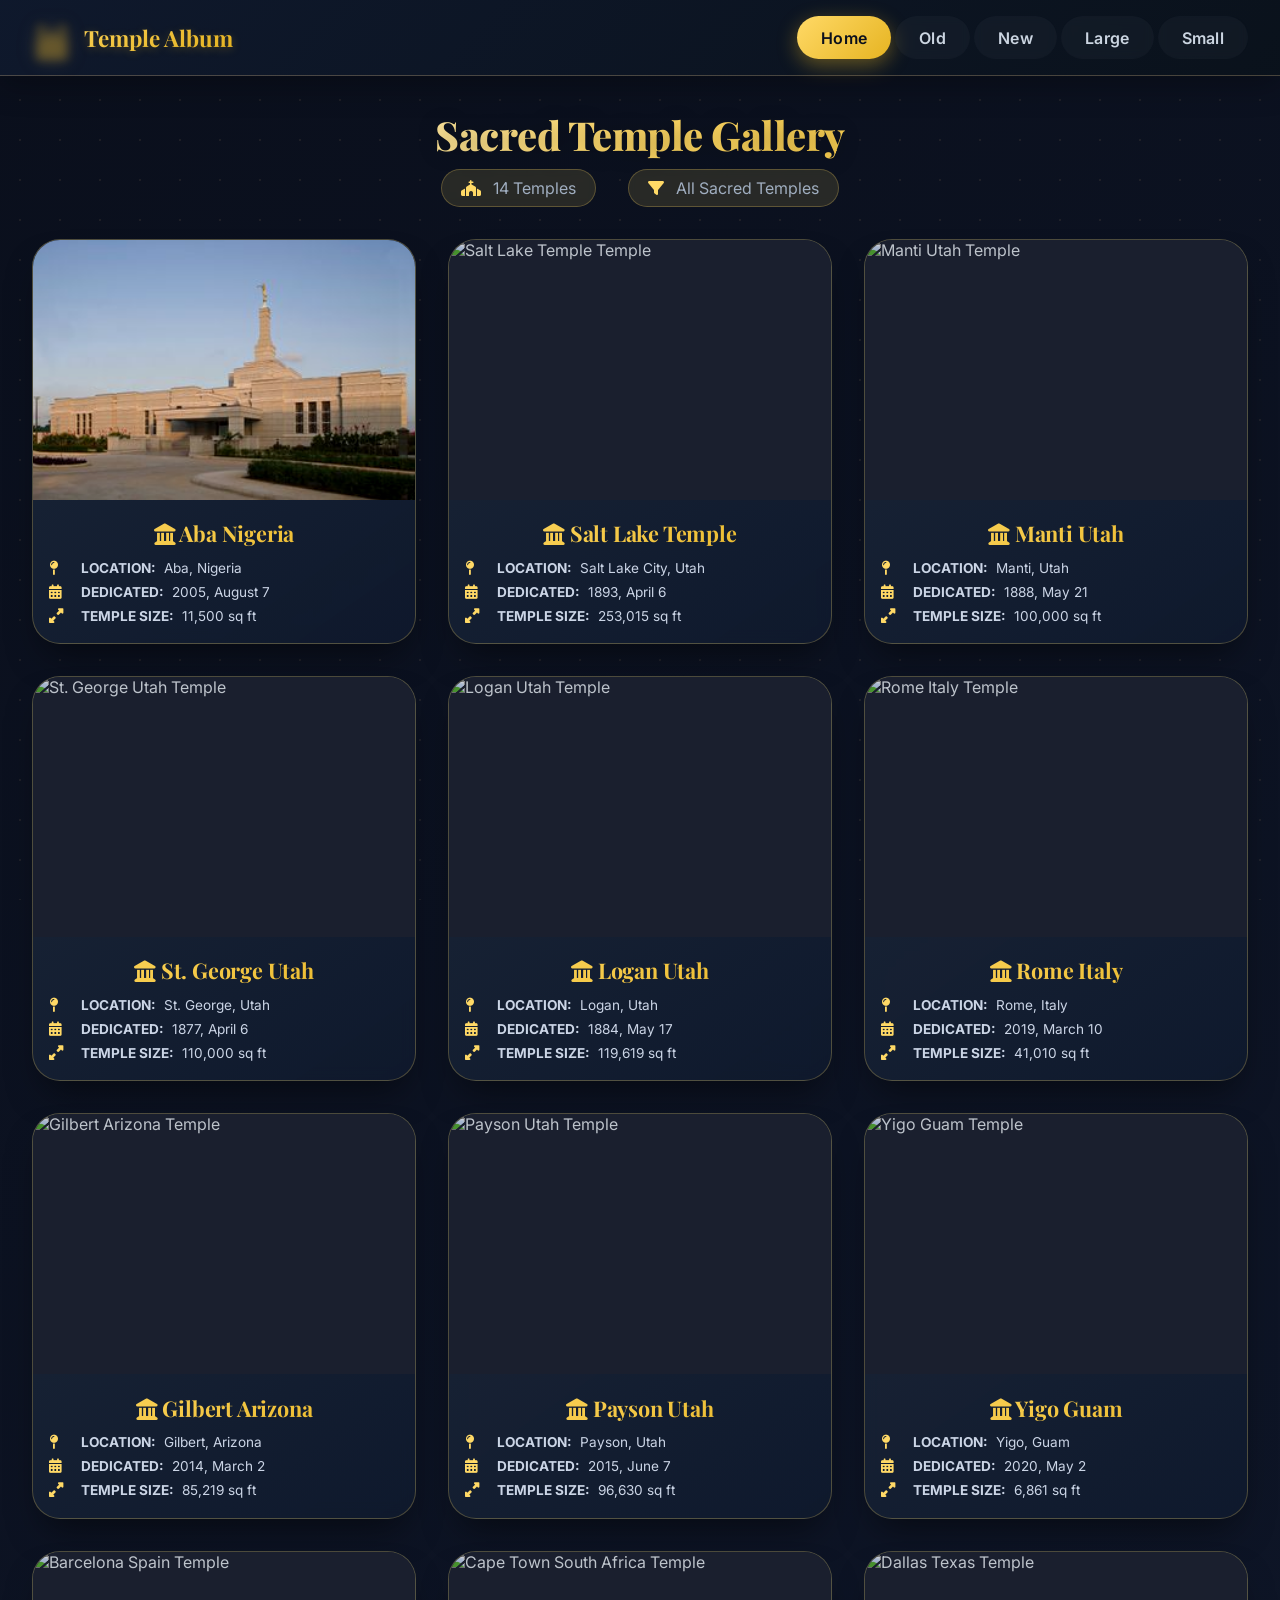
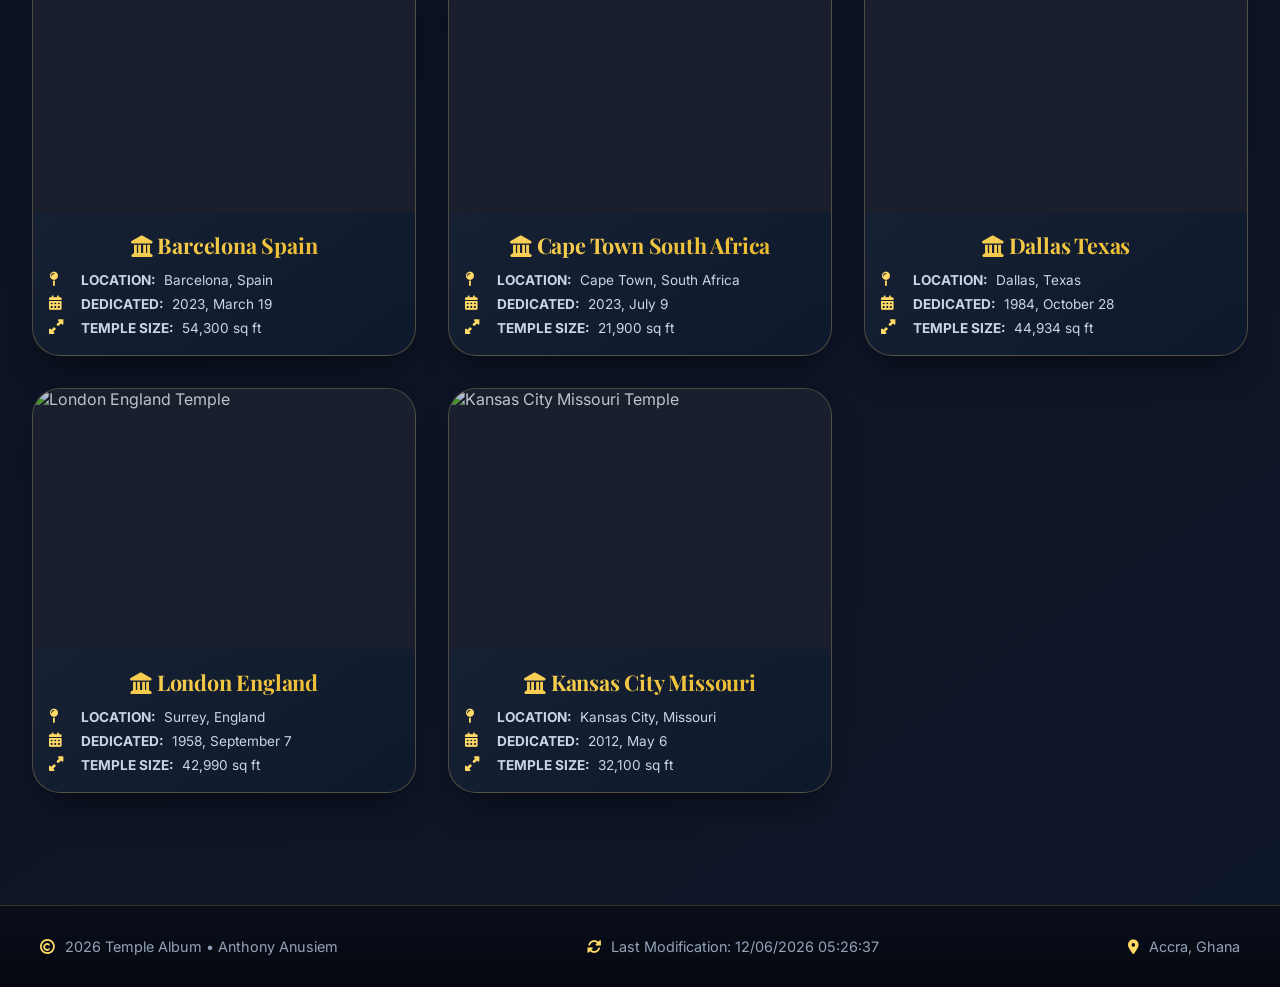
==== commit c9c46593: "filtered-temple update" ====
--- a/filtered-temples.html
+++ b/filtered-temples.html
@@ -8,7 +8,7 @@
   
   <title>Temple Album | Sacred Temple Gallery | Interactive Filtering</title>
 
-  <!-- Google Fonts preconnect links (required for assignment) -->
+  <!-- Google Fonts preconnect links -->
   <link rel="preconnect" href="https://fonts.googleapis.com">
   <link rel="preconnect" href="https://fonts.gstatic.com" crossorigin>
   
@@ -17,10 +17,6 @@
   
   <!-- Font Awesome 6 -->
   <link rel="stylesheet" href="https://cdnjs.cloudflare.com/ajax/libs/font-awesome/6.0.0-beta3/css/all.min.css">
-  
-  <!-- External CSS Files (required for assignment) -->
-  <link rel="stylesheet" href="temples.css">
-  <link rel="stylesheet" href="temples-large.css">
   
   <style>
     /* ==============================================
@@ -96,6 +92,12 @@
       font-weight: 700;
     }
 
+    /* FLEXBOX on nav element - Required */
+    nav {
+      display: flex;
+      width: 100%;
+    }
+
     .nav-list {
       display: flex;
       gap: 1rem;
@@ -118,10 +120,7 @@
       backdrop-filter: blur(4px);
     }
 
-    .nav-list li a i {
-      display: none;
-    }
-
+    /* :HOVER pseudo-class on navigation elements - Required */
     .nav-list li a:hover {
       background: linear-gradient(135deg, rgba(255, 217, 102, 0.2), rgba(230, 180, 34, 0.2));
       color: #FFD966;
@@ -192,11 +191,6 @@
       flex-direction: column;
     }
 
-    nav {
-      display: flex;
-      width: 100%;
-    }
-
     #primaryNav.open {
       max-height: 300px;
       transition: max-height 0.5s ease-in;
@@ -248,6 +242,70 @@
       color: #FFD966;
     }
 
+    .image-upload-panel {
+      background: linear-gradient(135deg, rgba(30, 41, 59, 0.8), rgba(15, 25, 45, 0.9));
+      border-radius: 20px;
+      padding: 1.5rem;
+      margin-bottom: 2rem;
+      border: 1px solid rgba(255, 217, 102, 0.3);
+      backdrop-filter: blur(10px);
+    }
+
+    .upload-title {
+      font-size: 1.2rem;
+      margin-bottom: 1rem;
+      color: #FFD966;
+      display: flex;
+      align-items: center;
+      gap: 10px;
+    }
+
+    .upload-controls {
+      display: flex;
+      flex-wrap: wrap;
+      gap: 1rem;
+      align-items: center;
+    }
+
+    .file-input-label {
+      background: linear-gradient(135deg, #FFD966, #E6B422);
+      color: #0a0f1c;
+      padding: 0.7rem 1.5rem;
+      border-radius: 40px;
+      font-weight: 600;
+      cursor: pointer;
+      transition: all 0.3s ease;
+      display: inline-flex;
+      align-items: center;
+      gap: 8px;
+    }
+
+    .file-input-label:hover {
+      transform: translateY(-2px);
+      box-shadow: 0 5px 15px rgba(230, 180, 34, 0.4);
+    }
+
+    input[type="file"] {
+      display: none;
+    }
+
+    .image-preview-area {
+      margin-top: 1rem;
+      display: flex;
+      flex-wrap: wrap;
+      gap: 1rem;
+      align-items: center;
+    }
+
+    .preview-img {
+      width: 60px;
+      height: 60px;
+      object-fit: cover;
+      border-radius: 12px;
+      border: 2px solid #FFD966;
+    }
+
+    /* CSS GRID for gallery - Required */
     .gallery-grid {
       display: grid;
       grid-template-columns: repeat(auto-fill, minmax(340px, 1fr));
@@ -364,69 +422,6 @@
       font-size: 0.75rem;
     }
 
-    .image-upload-panel {
-      background: linear-gradient(135deg, rgba(30, 41, 59, 0.8), rgba(15, 25, 45, 0.9));
-      border-radius: 20px;
-      padding: 1.5rem;
-      margin-bottom: 2rem;
-      border: 1px solid rgba(255, 217, 102, 0.3);
-      backdrop-filter: blur(10px);
-    }
-
-    .upload-title {
-      font-size: 1.2rem;
-      margin-bottom: 1rem;
-      color: #FFD966;
-      display: flex;
-      align-items: center;
-      gap: 10px;
-    }
-
-    .upload-controls {
-      display: flex;
-      flex-wrap: wrap;
-      gap: 1rem;
-      align-items: center;
-    }
-
-    .file-input-label {
-      background: linear-gradient(135deg, #FFD966, #E6B422);
-      color: #0a0f1c;
-      padding: 0.7rem 1.5rem;
-      border-radius: 40px;
-      font-weight: 600;
-      cursor: pointer;
-      transition: all 0.3s ease;
-      display: inline-flex;
-      align-items: center;
-      gap: 8px;
-    }
-
-    .file-input-label:hover {
-      transform: translateY(-2px);
-      box-shadow: 0 5px 15px rgba(230, 180, 34, 0.4);
-    }
-
-    input[type="file"] {
-      display: none;
-    }
-
-    .image-preview-area {
-      margin-top: 1rem;
-      display: flex;
-      flex-wrap: wrap;
-      gap: 1rem;
-      align-items: center;
-    }
-
-    .preview-img {
-      width: 60px;
-      height: 60px;
-      object-fit: cover;
-      border-radius: 12px;
-      border: 2px solid #FFD966;
-    }
-
     footer {
       background: linear-gradient(180deg, rgba(10, 15, 28, 0.98), rgba(5, 8, 15, 0.98));
       border-top: 1px solid rgba(255, 217, 102, 0.2);
@@ -471,7 +466,7 @@
       margin-bottom: 1rem;
     }
 
-    /* Tablet Styles */
+    /* MEDIA QUERIES - Required */
     @media screen and (min-width: 768px) {
       .header-container {
         flex-wrap: nowrap;
@@ -496,9 +491,10 @@
       .nav-list li {
         margin: 0;
       }
-      .nav-list a {
+      .nav-list li a {
         padding: 0.6rem 1.2rem;
         white-space: nowrap;
+        width: auto;
       }
       .gallery-grid {
         grid-template-columns: repeat(2, 1fr);
@@ -509,7 +505,6 @@
       }
     }
 
-    /* Desktop Styles */
     @media screen and (min-width: 1024px) {
       .gallery-grid {
         grid-template-columns: repeat(3, 1fr);
@@ -518,7 +513,7 @@
       main {
         max-width: 1400px;
       }
-      .nav-list a {
+      .nav-list li a {
         padding: 0.7rem 1.5rem;
         font-size: 1rem;
       }
@@ -572,8 +567,6 @@
       }
     }
   </style>
-  <!-- External JavaScript File (required for assignment) -->
-  <script src="temples.js" defer></script>
 </head>
 <body>
 
@@ -626,8 +619,6 @@
     </div>
   </footer>
 
-  
-
   <!-- External JavaScript content (temples.js - all lowercase variables) -->
   <script>
     // Temple data - all variable names are lowercase for validator
@@ -704,7 +695,7 @@
         
         figure.innerHTML = `
           <div class="image-wrapper">
-            <img src="{imagesrc}" alt="${temple.name} Temple" loading="lazy" width="400" height="300" onerror="this.onerror=null; this.src='${temple.fallbackurl}'; this.style.opacity='0.9';">
+            <img src="${imagesrc}" alt="${temple.name} Temple" loading="lazy" width="400" height="300" onerror="this.onerror=null; this.src='${temple.fallbackurl}'; this.style.opacity='0.9';">
             <div class="temple-overlay"><span class="detail-badge"><i class="fas fa-ruler-combined"></i> ${formatnumber(temple.area)} sq ft</span></div>
           </div>
           <figcaption><i class="fas fa-landmark"></i> ${temple.name}</figcaption>
@@ -746,7 +737,7 @@
           const reader = new FileReader();
           reader.onload = function(e) {
             currentlyselectedimage = e.target.result;
-            previewarea.innerHTML = `<div style="display: flex; align-items: center; gap: 12px; background: rgba(255,217,102,0.1); padding: 8px 15px; border-radius: 40px;"><img src="{currentlyselectedimage}" class="preview-img" alt="preview"><span style="color: #FFD966;"><i class="fas fa-check-circle"></i> Image ready!</span><span style="font-size: 0.8rem; color: #94a3b8;">{file.name}</span><button id="clearimagebtn" style="background: none; border: none; color: #FFD966; cursor: pointer;"><i class="fas fa-times"></i></button></div>`;
+            previewarea.innerHTML = `<div style="display: flex; align-items: center; gap: 12px; background: rgba(255,217,102,0.1); padding: 8px 15px; border-radius: 40px;"><img src="${currentlyselectedimage}" class="preview-img" alt="preview"><span style="color: #FFD966;"><i class="fas fa-check-circle"></i> Image ready!</span><span style="font-size: 0.8rem; color: #94a3b8;">${file.name}</span><button id="clearimagebtn" style="background: none; border: none; color: #FFD966; cursor: pointer;"><i class="fas fa-times"></i></button></div>`;
             const clearbtn = document.getElementById('clearimagebtn');
             if (clearbtn) {
               clearbtn.addEventListener('click', () => {
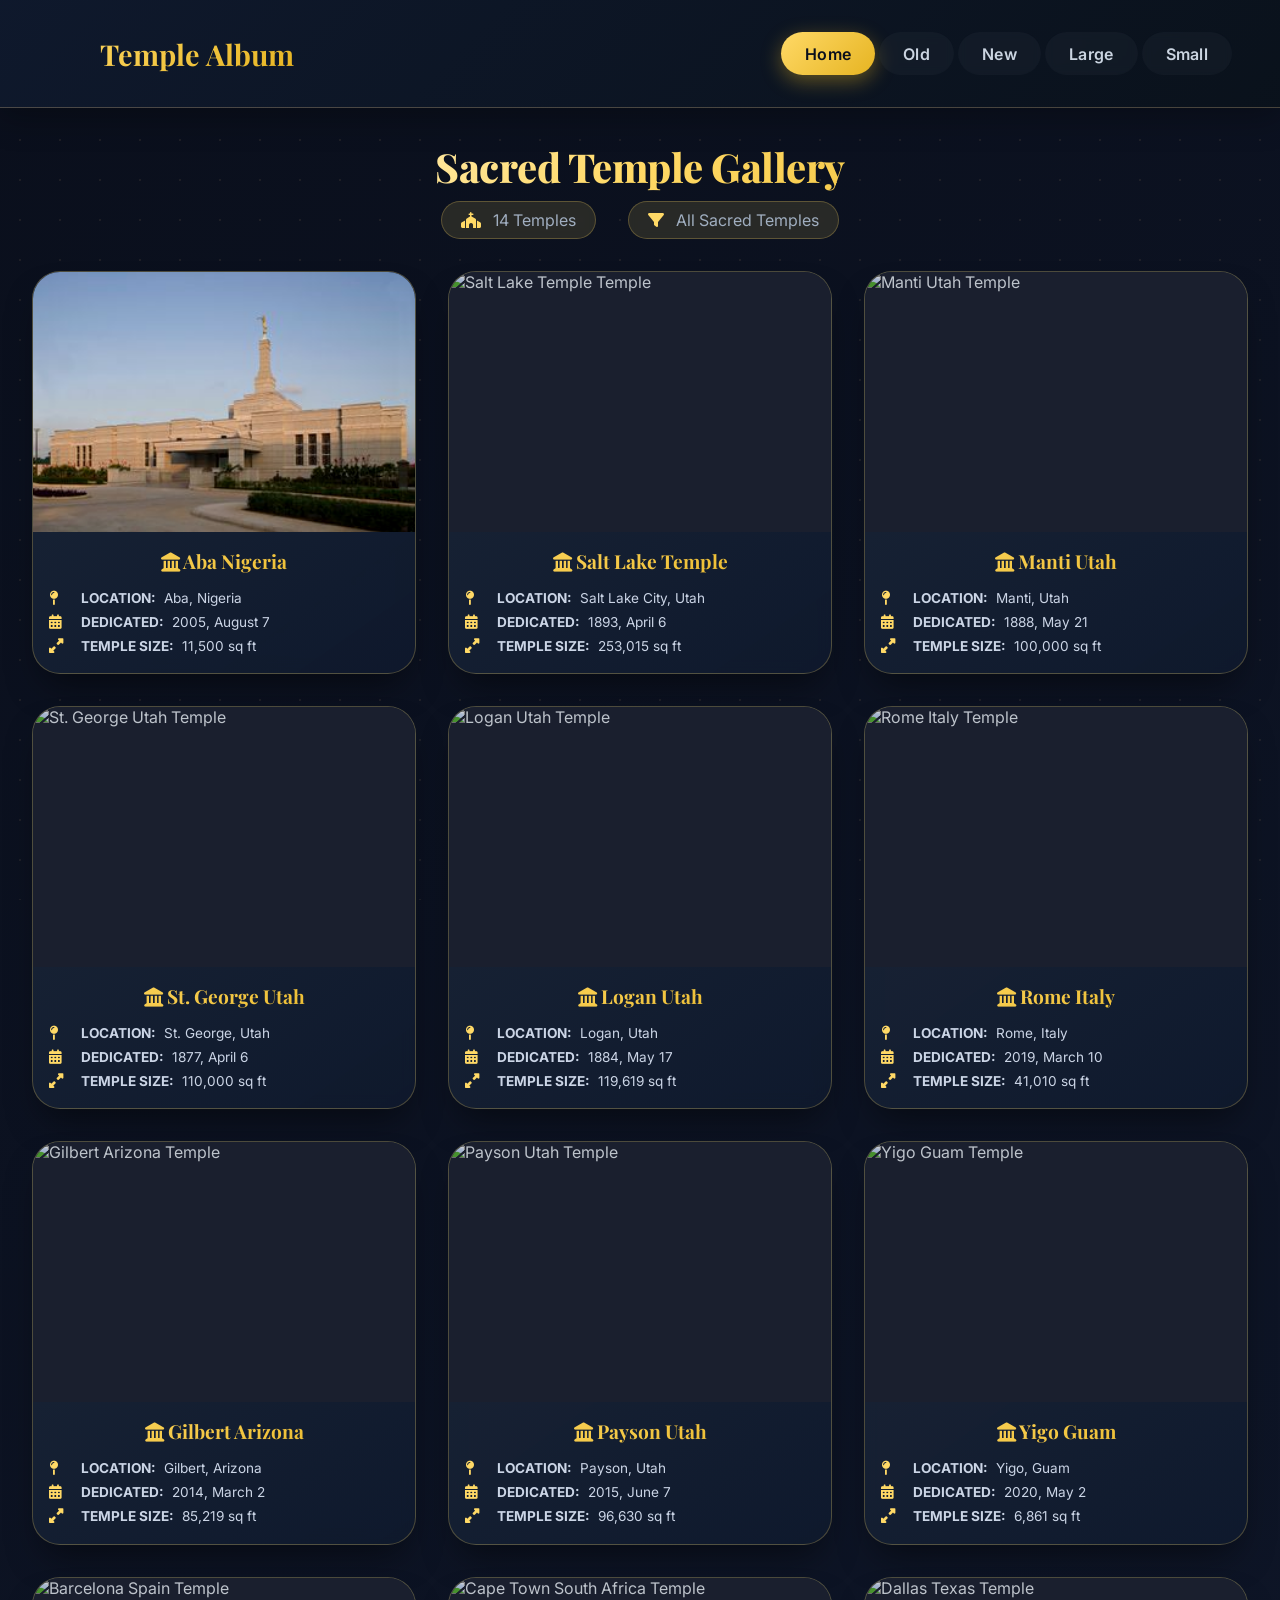
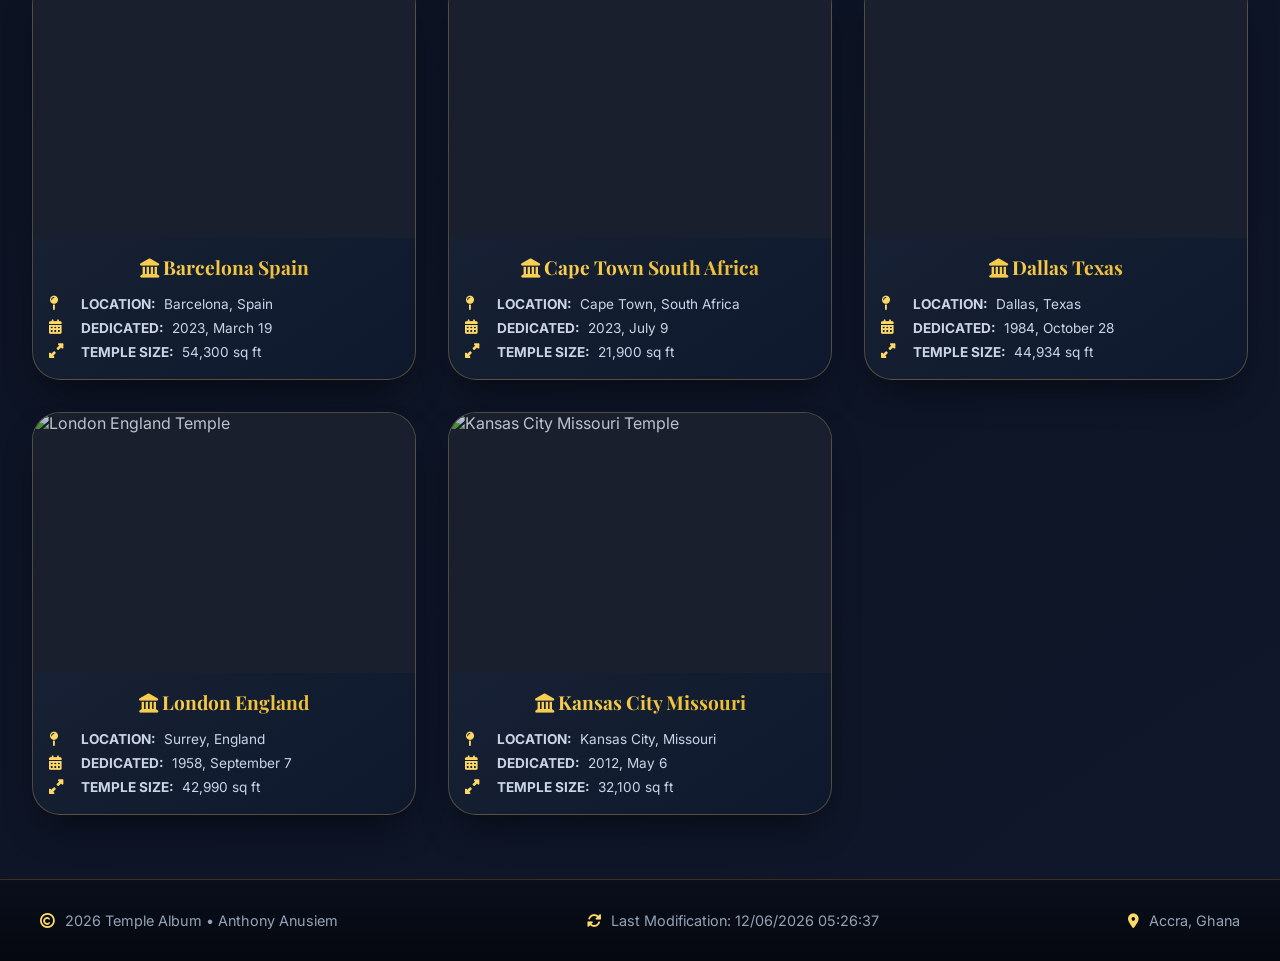
==== commit 41d78fa6: "bbb" ====
--- a/filtered-temples.html
+++ b/filtered-temples.html
@@ -18,555 +18,9 @@
   <!-- Font Awesome 6 -->
   <link rel="stylesheet" href="https://cdnjs.cloudflare.com/ajax/libs/font-awesome/6.0.0-beta3/css/all.min.css">
   
-  <style>
-    /* ==============================================
-       BASE STYLES & RESET
-       ============================================== */
-    * {
-      margin: 0;
-      padding: 0;
-      box-sizing: border-box;
-    }
-
-    body {
-      font-family: 'Inter', sans-serif;
-      background: linear-gradient(145deg, #0a0f1c 0%, #0f172a 100%);
-      color: #e2e8f0;
-      overflow-x: hidden;
-    }
-
-    body::before {
-      content: '';
-      position: fixed;
-      top: 0;
-      left: 0;
-      width: 100%;
-      height: 100%;
-      background-image: radial-gradient(rgba(255, 215, 150, 0.08) 1px, transparent 1px);
-      background-size: 40px 40px;
-      pointer-events: none;
-      z-index: 0;
-    }
-
-    header {
-      background: linear-gradient(135deg, rgba(15, 25, 45, 0.98) 0%, rgba(10, 18, 28, 0.98) 100%);
-      backdrop-filter: blur(12px);
-      border-bottom: 1px solid rgba(255, 215, 150, 0.25);
-      position: sticky;
-      top: 0;
-      z-index: 1000;
-      box-shadow: 0 8px 32px rgba(0, 0, 0, 0.3);
-    }
-
-    .header-container {
-      max-width: 1400px;
-      margin: 0 auto;
-      padding: 1rem 2rem;
-      display: flex;
-      justify-content: space-between;
-      align-items: center;
-      flex-wrap: wrap;
-    }
-
-    .logo-title {
-      display: flex;
-      align-items: center;
-      gap: 12px;
-      font-size: 1.8rem;
-      font-weight: 800;
-      font-family: 'Playfair Display', serif;
-      background: linear-gradient(135deg, #FFD966, #E6B422);
-      -webkit-background-clip: text;
-      background-clip: text;
-      color: transparent;
-      text-shadow: 0 2px 10px rgba(230, 180, 34, 0.3);
-    }
-
-    .brand-icon {
-      font-size: 2rem;
-      filter: drop-shadow(0 0 8px rgba(255, 200, 100, 0.6));
-    }
-
-    .brand-text {
-      font-size: 1.4rem;
-      font-weight: 700;
-    }
-
-    /* FLEXBOX on nav element - Required */
-    nav {
-      display: flex;
-      width: 100%;
-    }
-
-    .nav-list {
-      display: flex;
-      gap: 1rem;
-      list-style: none;
-    }
-
-    .nav-list li a {
-      text-decoration: none;
-      color: #cbd5e1;
-      font-weight: 600;
-      padding: 0.75rem 1.5rem;
-      border-radius: 40px;
-      transition: all 0.3s cubic-bezier(0.4, 0, 0.2, 1);
-      display: inline-flex;
-      align-items: center;
-      gap: 8px;
-      font-size: 0.95rem;
-      letter-spacing: 0.3px;
-      background: rgba(255, 255, 255, 0.03);
-      backdrop-filter: blur(4px);
-    }
-
-    /* :HOVER pseudo-class on navigation elements - Required */
-    .nav-list li a:hover {
-      background: linear-gradient(135deg, rgba(255, 217, 102, 0.2), rgba(230, 180, 34, 0.2));
-      color: #FFD966;
-      transform: translateY(-2px);
-      box-shadow: 0 4px 12px rgba(230, 180, 34, 0.2);
-    }
-
-    .nav-list li a.active-nav {
-      background: linear-gradient(135deg, #FFD966, #E6B422);
-      color: #0a0f1c;
-      box-shadow: 0 6px 20px rgba(230, 180, 34, 0.4);
-    }
-
-    .hamburger {
-      display: none;
-      background: none;
-      border: none;
-      cursor: pointer;
-      padding: 0.5rem;
-      position: relative;
-      width: 48px;
-      height: 48px;
-      border-radius: 12px;
-      background: rgba(255, 255, 255, 0.05);
-      transition: all 0.3s ease;
-    }
-
-    .hamburger:hover {
-      background: rgba(255, 215, 150, 0.15);
-    }
-
-    .hamburger-line {
-      display: block;
-      width: 28px;
-      height: 2px;
-      background: #FFD966;
-      margin: 6px auto;
-      transition: all 0.3s ease;
-      border-radius: 2px;
-    }
-
-    .hamburger-x {
-      display: none;
-      font-size: 1.8rem;
-      color: #FFD966;
-      position: absolute;
-      top: 50%;
-      left: 50%;
-      transform: translate(-50%, -50%);
-    }
-
-    .hamburger.active .hamburger-line {
-      display: none;
-    }
-
-    .hamburger.active .hamburger-x {
-      display: block;
-    }
-
-    #primaryNav {
-      width: 100%;
-      max-height: 0;
-      overflow: hidden;
-      transition: max-height 0.4s ease-out;
-      background-color: #1e3a2f;
-      border-radius: 0 0 12px 12px;
-      display: flex;
-      flex-direction: column;
-    }
-
-    #primaryNav.open {
-      max-height: 300px;
-      transition: max-height 0.5s ease-in;
-    }
-
-    main {
-      max-width: 1200px;
-      margin: 2rem auto;
-      padding: 0 2rem 3rem;
-      position: relative;
-      z-index: 2;
-    }
-
-    h1 {
-      font-family: 'Playfair Display', serif;
-      font-size: 3.2rem;
-      font-weight: 800;
-      text-align: center;
-      background: linear-gradient(135deg, #FFFFFF, #FFD966, #E6B422);
-      -webkit-background-clip: text;
-      background-clip: text;
-      color: transparent;
-      margin-bottom: 0.5rem;
-      letter-spacing: -0.5px;
-      text-shadow: 0 2px 20px rgba(0,0,0,0.3);
-    }
-
-    .filter-stats {
-      text-align: center;
-      margin-bottom: 2rem;
-      font-size: 1rem;
-      color: #a0aec0;
-      display: flex;
-      justify-content: center;
-      gap: 2rem;
-      flex-wrap: wrap;
-    }
-
-    .stats-badge {
-      background: rgba(255, 217, 102, 0.12);
-      padding: 0.5rem 1.2rem;
-      border-radius: 40px;
-      backdrop-filter: blur(4px);
-      border: 1px solid rgba(255, 217, 102, 0.25);
-    }
-
-    .stats-badge i {
-      margin-right: 8px;
-      color: #FFD966;
-    }
-
-    .image-upload-panel {
-      background: linear-gradient(135deg, rgba(30, 41, 59, 0.8), rgba(15, 25, 45, 0.9));
-      border-radius: 20px;
-      padding: 1.5rem;
-      margin-bottom: 2rem;
-      border: 1px solid rgba(255, 217, 102, 0.3);
-      backdrop-filter: blur(10px);
-    }
-
-    .upload-title {
-      font-size: 1.2rem;
-      margin-bottom: 1rem;
-      color: #FFD966;
-      display: flex;
-      align-items: center;
-      gap: 10px;
-    }
-
-    .upload-controls {
-      display: flex;
-      flex-wrap: wrap;
-      gap: 1rem;
-      align-items: center;
-    }
-
-    .file-input-label {
-      background: linear-gradient(135deg, #FFD966, #E6B422);
-      color: #0a0f1c;
-      padding: 0.7rem 1.5rem;
-      border-radius: 40px;
-      font-weight: 600;
-      cursor: pointer;
-      transition: all 0.3s ease;
-      display: inline-flex;
-      align-items: center;
-      gap: 8px;
-    }
-
-    .file-input-label:hover {
-      transform: translateY(-2px);
-      box-shadow: 0 5px 15px rgba(230, 180, 34, 0.4);
-    }
-
-    input[type="file"] {
-      display: none;
-    }
-
-    .image-preview-area {
-      margin-top: 1rem;
-      display: flex;
-      flex-wrap: wrap;
-      gap: 1rem;
-      align-items: center;
-    }
-
-    .preview-img {
-      width: 60px;
-      height: 60px;
-      object-fit: cover;
-      border-radius: 12px;
-      border: 2px solid #FFD966;
-    }
-
-    /* CSS GRID for gallery - Required */
-    .gallery-grid {
-      display: grid;
-      grid-template-columns: repeat(auto-fill, minmax(340px, 1fr));
-      gap: 2rem;
-      animation: fadeInUp 0.8s ease-out;
-    }
-
-    @keyframes fadeInUp {
-      from {
-        opacity: 0;
-        transform: translateY(40px);
-      }
-      to {
-        opacity: 1;
-        transform: translateY(0);
-      }
-    }
-
-    .temple-card {
-      background: linear-gradient(145deg, rgba(30, 41, 59, 0.9), rgba(15, 25, 45, 0.95));
-      border-radius: 28px;
-      overflow: hidden;
-      backdrop-filter: blur(8px);
-      border: 1px solid rgba(255, 217, 102, 0.25);
-      transition: all 0.4s cubic-bezier(0.2, 0.9, 0.4, 1.1);
-      box-shadow: 0 20px 35px -12px rgba(0, 0, 0, 0.5);
-      cursor: pointer;
-      margin: 0;
-      display: block;
-    }
-
-    .temple-card:hover {
-      transform: translateY(-12px) scale(1.02);
-      border-color: rgba(255, 217, 102, 0.6);
-      box-shadow: 0 30px 45px -12px rgba(230, 180, 34, 0.25);
-    }
-
-    .image-wrapper {
-      position: relative;
-      overflow: hidden;
-      height: 260px;
-      width: 100%;
-      background: #1a1f2e;
-    }
-
-    .temple-card img {
-      width: 100%;
-      height: 100%;
-      object-fit: cover;
-      transition: transform 0.7s ease;
-      filter: brightness(0.9) contrast(1.05);
-      display: block;
-    }
-
-    .temple-card:hover img {
-      transform: scale(1.08);
-      filter: brightness(1.05) contrast(1.1);
-    }
-
-    .temple-overlay {
-      position: absolute;
-      bottom: 0;
-      left: 0;
-      right: 0;
-      background: linear-gradient(to top, rgba(0,0,0,0.8), transparent);
-      padding: 1rem;
-      transform: translateY(100%);
-      transition: transform 0.3s ease;
-    }
-
-    .temple-card:hover .temple-overlay {
-      transform: translateY(0);
-    }
-
-    .temple-card figcaption {
-      font-family: 'Playfair Display', serif;
-      font-size: 1.35rem;
-      font-weight: 700;
-      padding: 1.2rem 1rem 0.8rem;
-      text-align: center;
-      background: linear-gradient(135deg, #FFD966, #E6B422);
-      -webkit-background-clip: text;
-      background-clip: text;
-      color: transparent;
-      letter-spacing: -0.2px;
-    }
-
-    .temple-details {
-      padding: 0 1rem 1.2rem;
-      font-size: 0.85rem;
-      display: flex;
-      flex-direction: column;
-      gap: 8px;
-    }
-
-    .temple-details p {
-      display: flex;
-      align-items: center;
-      gap: 8px;
-      color: #cbd5e6;
-    }
-
-    .temple-details i {
-      width: 24px;
-      color: #FFD966;
-      font-size: 0.9rem;
-    }
-
-    .detail-badge {
-      background: rgba(255, 217, 102, 0.1);
-      border-radius: 20px;
-      padding: 4px 10px;
-      display: inline-block;
-      font-size: 0.75rem;
-    }
-
-    footer {
-      background: linear-gradient(180deg, rgba(10, 15, 28, 0.98), rgba(5, 8, 15, 0.98));
-      border-top: 1px solid rgba(255, 217, 102, 0.2);
-      padding: 2rem;
-      margin-top: 4rem;
-      text-align: center;
-      backdrop-filter: blur(8px);
-    }
-
-    .footer-content {
-      max-width: 1200px;
-      margin: 0 auto;
-      display: flex;
-      justify-content: space-between;
-      align-items: center;
-      flex-wrap: wrap;
-      gap: 1rem;
-    }
-
-    .footer-content p {
-      color: #94a3b8;
-      font-size: 0.9rem;
-    }
-
-    .footer-content i {
-      color: #FFD966;
-      margin-right: 6px;
-    }
-
-    .empty-state {
-      text-align: center;
-      grid-column: 1 / -1;
-      padding: 4rem;
-      background: rgba(255,255,255,0.03);
-      border-radius: 48px;
-      backdrop-filter: blur(8px);
-    }
-
-    .empty-state i {
-      font-size: 4rem;
-      color: #FFD966;
-      margin-bottom: 1rem;
-    }
-
-    /* MEDIA QUERIES - Required */
-    @media screen and (min-width: 768px) {
-      .header-container {
-        flex-wrap: nowrap;
-      }
-      .hamburger {
-        display: none;
-      }
-      #primaryNav {
-        max-height: none !important;
-        overflow: visible !important;
-        width: auto;
-        background-color: transparent;
-        transition: none;
-        flex-direction: row;
-        justify-content: flex-end;
-      }
-      .nav-list {
-        flex-direction: row;
-        gap: 0.25rem;
-        padding: 0;
-      }
-      .nav-list li {
-        margin: 0;
-      }
-      .nav-list li a {
-        padding: 0.6rem 1.2rem;
-        white-space: nowrap;
-        width: auto;
-      }
-      .gallery-grid {
-        grid-template-columns: repeat(2, 1fr);
-        gap: 2rem;
-      }
-      h1 {
-        font-size: 2.5rem;
-      }
-    }
-
-    @media screen and (min-width: 1024px) {
-      .gallery-grid {
-        grid-template-columns: repeat(3, 1fr);
-        gap: 2rem;
-      }
-      main {
-        max-width: 1400px;
-      }
-      .nav-list li a {
-        padding: 0.7rem 1.5rem;
-        font-size: 1rem;
-      }
-    }
-
-    @media (max-width: 768px) {
-      .header-container {
-        padding: 1rem;
-      }
-      .hamburger {
-        display: block;
-      }
-      nav {
-        position: absolute;
-        top: 100%;
-        left: 0;
-        right: 0;
-        background: rgba(10, 18, 28, 0.98);
-        backdrop-filter: blur(20px);
-        max-height: 0;
-        overflow: hidden;
-        transition: max-height 0.4s ease;
-        border-bottom: 1px solid rgba(255, 217, 102, 0.2);
-      }
-      nav.open {
-        max-height: 400px;
-      }
-      .nav-list {
-        flex-direction: column;
-        padding: 1rem;
-        gap: 0.5rem;
-      }
-      .nav-list li a {
-        justify-content: center;
-        width: 100%;
-      }
-      h1 {
-        font-size: 2rem;
-      }
-      .gallery-grid {
-        grid-template-columns: 1fr;
-        gap: 1.5rem;
-      }
-      .footer-content {
-        flex-direction: column;
-        text-align: center;
-      }
-      .upload-controls {
-        flex-direction: column;
-        align-items: stretch;
-      }
-    }
-  </style>
+  <!-- External CSS files -->
+  <link rel="stylesheet" href="temples.css">
+  <link rel="stylesheet" href="temples-large.css">
 </head>
 <body>
 
@@ -603,7 +57,6 @@
     </div>
     
     
-    
     <div class="gallery-grid" id="templeGallery"></div>
   </main>
 
@@ -619,179 +72,7 @@
     </div>
   </footer>
 
-  <!-- External JavaScript content (temples.js - all lowercase variables) -->
-  <script>
-    // Temple data - all variable names are lowercase for validator
-    const templesdata = [
-      { id: 0, name: "Aba Nigeria", location: "Aba, Nigeria", dedicated: "2005, August 7", area: 11500, year: 2005, imageurl: "images/aba-temple.jpeg", fallbackurl: "https://churchofjesuschristtemples.org/assets/img/temples/aba-nigeria-temple/aba-nigeria-temple-5087-main.jpg" },
-      { id: 1, name: "Salt Lake Temple", location: "Salt Lake City, Utah", dedicated: "1893, April 6", area: 253015, year: 1893, imageurl: "images/saltlake-temple.jpeg", fallbackurl: "https://churchofjesuschristtemples.org/assets/img/temples/salt-lake-temple/salt-lake-temple-15669-main.jpg" },
-      { id: 2, name: "Manti Utah", location: "Manti, Utah", dedicated: "1888, May 21", area: 100000, year: 1888, imageurl: "images/manti-utah-temple.jpeg", fallbackurl: "https://churchofjesuschristtemples.org/assets/img/temples/manti-utah-temple/manti-utah-temple-40551-main.jpg" },
-      { id: 3, name: "St. George Utah", location: "St. George, Utah", dedicated: "1877, April 6", area: 110000, year: 1877, imageurl: "images/st.-george-utah-temple.jpeg", fallbackurl: "https://churchofjesuschristtemples.org/assets/img/temples/st.-george-utah-temple/st.-george-utah-temple-40435-main.jpg"},
-      { id: 4, name: "Logan Utah", location: "Logan, Utah", dedicated: "1884, May 17", area: 119619, year: 1884, imageurl: "images/logan-utah-temple.jpeg", fallbackurl: "https://churchofjesuschristtemples.org/assets/img/temples/logan-utah-temple/logan-utah-temple-40550-main.jpg" },
-      { id: 5, name: "Rome Italy", location: "Rome, Italy", dedicated: "2019, March 10", area: 41010, year: 2019, imageurl: "images/rome-italy-temple.jpeg", fallbackurl: "https://churchofjesuschristtemples.org/assets/img/temples/rome-italy-temple/rome-italy-temple-2642-main.jpg" },
-      { id: 6, name: "Gilbert Arizona", location: "Gilbert, Arizona", dedicated: "2014, March 2", area: 85219, year: 2014, imageurl: "images/gilbert-arizona-temple.jpeg", fallbackurl: "https://churchofjesuschristtemples.org/assets/img/temples/gilbert-arizona-temple/gilbert-arizona-temple-3802-main.jpg" },
-      { id: 7, name: "Payson Utah", location: "Payson, Utah", dedicated: "2015, June 7", area: 96630, year: 2015, imageurl: "images/payson-utah-temple.jpeg", fallbackurl: "https://churchofjesuschristtemples.org/assets/img/temples/payson-utah-temple/payson-utah-temple-62834-main.jpg" },
-      { id: 8, name: "Yigo Guam", location: "Yigo, Guam", dedicated: "2020, May 2", area: 6861, year: 2020, imageurl: "images/yigo-guam-temple.jpeg", fallbackurl: "https://churchofjesuschristtemples.org/assets/img/temples/yigo-guam-temple/yigo-guam-temple-26495-main.jpg"},
-      { id: 9, name: "Barcelona Spain", location: "Barcelona, Spain", dedicated: "2023, March 19", area: 54300, year: 2023, imageurl: "images/barcelona-temple.jpeg", fallbackurl: "https://churchofjesuschristtemples.org/assets/img/temples/barcelona-spain-temple/barcelona-spain-temple-43015-main.jpg" },
-      { id: 10, name: "Cape Town South Africa", location: "Cape Town, South Africa", dedicated: "2023, July 9", area: 21900, year: 2023, imageurl: "images/cape-town-temple.jpeg", fallbackurl: "https://churchofjesuschristtemples.org/assets/img/temples/cape-town-south-africa-temple/cape-town-south-africa-temple-64609-main.jpg" },
-      { id: 11, name: "Dallas Texas", location: "Dallas, Texas", dedicated: "1984, October 28", area: 44934, year: 1984, imageurl: "images/dallas-texas-temple.jpeg", fallbackurl: "https://churchofjesuschristtemples.org/assets/img/temples/dallas-texas-temple/dallas-texas-temple-55240-main.jpg" },
-      { id: 12, name: "London England", location: "Surrey, England", dedicated: "1958, September 7", area: 42990, year: 1958, imageurl: "images/london-england-temple.jpeg", fallbackurl: "https://churchofjesuschristtemples.org/assets/img/temples/london-england-temple/london-england-temple-56886-main.jpg" },
-      { id: 13, name: "Kansas City Missouri", location: "Kansas City, Missouri", dedicated: "2012, May 6", area: 32100, year: 2012, imageurl: "images/kansas-city-temple.jpeg", fallbackurl: "https://churchofjesuschristtemples.org/assets/img/temples/kansas-city-missouri-temple/kansas-city-missouri-temple-36983-main.jpg" }
-    ];
-
-    let currentlyselectedimage = null;
-    let currentfilter = 'all';
-
-    function formatnumber(num) {
-      return num.toString().replace(/\B(?=(\d{3})+(?!\d))/g, ",");
-    }
-
-    function filtertemples(filtertype) {
-      if (filtertype === 'old') return templesdata.filter(t => t.year < 1900);
-      if (filtertype === 'new') return templesdata.filter(t => t.year > 2000);
-      if (filtertype === 'large') return templesdata.filter(t => t.area > 90000);
-      if (filtertype === 'small') return templesdata.filter(t => t.area < 10000);
-      return templesdata;
-    }
-
-    function getimagesource(temple) {
-      if (temple.customlocalimage) return temple.customlocalimage;
-      return temple.imageurl;
-    }
-
-    function rendergallery(filtertype = 'all') {
-      currentfilter = filtertype;
-      const filtered = filtertemples(filtertype);
-      const gallery = document.getElementById('templeGallery');
-      const templecountspan = document.getElementById('templeCount');
-      const activefilterspan = document.getElementById('activeFilterName');
-      
-      templecountspan.innerText = filtered.length;
-      let filterdisplayname = '';
-      switch(filtertype) {
-        case 'old': filterdisplayname = 'Old Temples (Pre-1900)'; break;
-        case 'new': filterdisplayname = 'New Temples (Post-2000)'; break;
-        case 'large': filterdisplayname = 'Large Temples (>90k sq ft)'; break;
-        case 'small': filterdisplayname = 'Small Temples (<10k sq ft)'; break;
-        default: filterdisplayname = 'All Sacred Temples';
-      }
-      activefilterspan.innerText = filterdisplayname;
-      
-      if (filtered.length === 0) {
-        gallery.innerHTML = `<div class="empty-state"><i class="fas fa-temple"></i><h3>No temples match this filter</h3><p>Try another beautiful category ✨</p></div>`;
-        return;
-      }
-      
-      gallery.innerHTML = '';
-      filtered.forEach((temple, idx) => {
-        const figure = document.createElement('figure');
-        figure.className = 'temple-card';
-        figure.style.animation = `fadeInUp 0.5s ease-out ${idx * 0.03}s forwards`;
-        figure.style.opacity = '0';
-        figure.setAttribute('data-temple-id', temple.id);
-        
-        const dedicateddisplay = temple.dedicated;
-        const imagesrc = getimagesource(temple);
-        
-        figure.innerHTML = `
-          <div class="image-wrapper">
-            <img src="${imagesrc}" alt="${temple.name} Temple" loading="lazy" width="400" height="300" onerror="this.onerror=null; this.src='${temple.fallbackurl}'; this.style.opacity='0.9';">
-            <div class="temple-overlay"><span class="detail-badge"><i class="fas fa-ruler-combined"></i> ${formatnumber(temple.area)} sq ft</span></div>
-          </div>
-          <figcaption><i class="fas fa-landmark"></i> ${temple.name}</figcaption>
-          <div class="temple-details">
-            <p><i class="fas fa-map-pin"></i> <strong>LOCATION:</strong> ${temple.location}</p>
-            <p><i class="fas fa-calendar-alt"></i> <strong>DEDICATED:</strong> ${dedicateddisplay}</p>
-            <p><i class="fas fa-expand-alt"></i> <strong>TEMPLE SIZE:</strong> ${formatnumber(temple.area)} sq ft</p>
-          </div>
-        `;
-        
-        figure.addEventListener('click', (e) => {
-          e.stopPropagation();
-          if (currentlyselectedimage) {
-            temple.customlocalimage = currentlyselectedimage;
-            const imgelem = figure.querySelector('img');
-            if (imgelem) imgelem.src = currentlyselectedimage;
-            const captionelem = figure.querySelector('figcaption');
-            const originaltext = captionelem.innerHTML;
-            captionelem.innerHTML = '<i class="fas fa-check-circle"></i> Image Updated!';
-            setTimeout(() => { captionelem.innerHTML = originaltext; }, 1500);
-          } else {
-            const captionelem = figure.querySelector('figcaption');
-            const originaltext = captionelem.innerHTML;
-            captionelem.innerHTML = '<i class="fas fa-info-circle"></i> Select an image first!';
-            setTimeout(() => { captionelem.innerHTML = originaltext; }, 1500);
-          }
-        });
-        gallery.appendChild(figure);
-      });
-    }
-
-    function initimageupload() {
-      const fileinput = document.getElementById('localImageInput');
-      const previewarea = document.getElementById('imagePreviewArea');
-      if (!fileinput || !previewarea) return;
-      fileinput.addEventListener('change', (event) => {
-        const file = event.target.files[0];
-        if (file && file.type.startsWith('image/')) {
-          const reader = new FileReader();
-          reader.onload = function(e) {
-            currentlyselectedimage = e.target.result;
-            previewarea.innerHTML = `<div style="display: flex; align-items: center; gap: 12px; background: rgba(255,217,102,0.1); padding: 8px 15px; border-radius: 40px;"><img src="${currentlyselectedimage}" class="preview-img" alt="preview"><span style="color: #FFD966;"><i class="fas fa-check-circle"></i> Image ready!</span><span style="font-size: 0.8rem; color: #94a3b8;">${file.name}</span><button id="clearimagebtn" style="background: none; border: none; color: #FFD966; cursor: pointer;"><i class="fas fa-times"></i></button></div>`;
-            const clearbtn = document.getElementById('clearimagebtn');
-            if (clearbtn) {
-              clearbtn.addEventListener('click', () => {
-                currentlyselectedimage = null;
-                fileinput.value = '';
-                previewarea.innerHTML = '<span style="color: #94a3b8; font-size: 0.85rem;"><i class="fas fa-image"></i> No image selected</span>';
-              });
-            }
-          };
-          reader.readAsDataURL(file);
-        } else alert('Please select a valid image file (JPEG, PNG, WEBP)');
-      });
-    }
-
-    function initnavigation() {
-      const filterlinks = document.querySelectorAll('.nav-list li a');
-      const hamburgerbtn = document.getElementById('hamburgerBtn');
-      const primarynav = document.getElementById('primaryNav');
-      filterlinks.forEach(link => {
-        link.addEventListener('click', (e) => {
-          e.preventDefault();
-          const filtervalue = link.getAttribute('data-filter') || 'all';
-          filterlinks.forEach(l => l.classList.remove('active-nav'));
-          link.classList.add('active-nav');
-          rendergallery(filtervalue);
-          if (window.innerWidth <= 768) {
-            primarynav.classList.remove('open');
-            hamburgerbtn.classList.remove('active');
-            hamburgerbtn.setAttribute('aria-expanded', 'false');
-          }
-        });
-      });
-      if (hamburgerbtn) {
-        hamburgerbtn.addEventListener('click', () => {
-          const isopen = primarynav.classList.toggle('open');
-          hamburgerbtn.classList.toggle('active');
-          hamburgerbtn.setAttribute('aria-expanded', isopen);
-        });
-      }
-    }
-    
-    function setfooterdates() {
-      document.getElementById('currentYear').innerText = new Date().getFullYear();
-      document.getElementById('lastModified').innerText = document.lastModified || new Date().toLocaleString();
-    }
-    
-    function init() {
-      rendergallery('all');
-      initnavigation();
-      setfooterdates();
-      initimageupload();
-    }
-    
-    document.addEventListener('DOMContentLoaded', init);
-  </script>
+  <!-- External JavaScript - NO internal script tags -->
+  <script src="filtered-temples.js"></script>
 </body>
 </html>
--- a/temples.css
+++ b/temples.css
@@ -0,0 +1,620 @@
+/* ==============================================
+   BASE STYLES & RESET
+   ============================================== */
+* {
+  margin: 0;
+  padding: 0;
+  box-sizing: border-box;
+}
+
+body {
+  font-family: 'Inter', sans-serif;
+  background: linear-gradient(145deg, #0a0f1c 0%, #0f172a 100%);
+  color: #e2e8f0;
+  overflow-x: hidden;
+}
+
+body::before {
+  content: '';
+  position: fixed;
+  top: 0;
+  left: 0;
+  width: 100%;
+  height: 100%;
+  background-image: radial-gradient(rgba(255, 215, 150, 0.08) 1px, transparent 1px);
+  background-size: 40px 40px;
+  pointer-events: none;
+  z-index: 0;
+}
+
+h1, h2, h3, .brand-text, .temple-card figcaption {
+  font-family: 'Playfair Display', serif;
+}
+
+/* ==============================================
+   HEADER & NAVIGATION
+   ============================================== */
+header {
+  background: linear-gradient(135deg, rgba(15, 25, 45, 0.98) 0%, rgba(10, 18, 28, 0.98) 100%);
+  backdrop-filter: blur(12px);
+  border-bottom: 1px solid rgba(255, 215, 150, 0.25);
+  position: sticky;
+  top: 0;
+  z-index: 1000;
+  box-shadow: 0 8px 32px rgba(0, 0, 0, 0.3);
+  padding: 1rem;
+}
+
+.header-container {
+  max-width: 1400px;
+  margin: 0 auto;
+  padding: 0 2rem;
+  display: flex;
+  justify-content: space-between;
+  align-items: center;
+  flex-wrap: wrap;
+}
+
+.logo-title {
+  display: flex;
+  align-items: center;
+  gap: 12px;
+  font-size: 1.8rem;
+  font-weight: 800;
+  font-family: 'Playfair Display', serif;
+  background: linear-gradient(135deg, #FFD966, #E6B422);
+  -webkit-background-clip: text;
+  background-clip: text;
+  color: transparent;
+}
+
+.brand-icon {
+  font-size: 2rem;
+  filter: drop-shadow(0 0 8px rgba(255, 200, 100, 0.6));
+}
+
+.brand-text {
+  font-size: 1.4rem;
+  font-weight: 700;
+}
+
+.hamburger {
+  background: none;
+  border: none;
+  cursor: pointer;
+  padding: 0.5rem;
+  display: none;
+  flex-direction: column;
+  gap: 5px;
+  z-index: 200;
+  position: relative;
+  width: 48px;
+  height: 48px;
+  border-radius: 12px;
+  background: rgba(255, 255, 255, 0.05);
+  transition: all 0.3s ease;
+}
+
+.hamburger:hover {
+  background: rgba(255, 215, 150, 0.15);
+}
+
+.hamburger-line {
+  width: 28px;
+  height: 2px;
+  background: #FFD966;
+  margin: 6px auto;
+  transition: all 0.3s ease;
+  border-radius: 2px;
+}
+
+.hamburger-x {
+  display: none;
+  font-size: 1.8rem;
+  color: #FFD966;
+  position: absolute;
+  top: 50%;
+  left: 50%;
+  transform: translate(-50%, -50%);
+}
+
+.hamburger.active .hamburger-line {
+  display: none;
+}
+
+.hamburger.active .hamburger-x {
+  display: block;
+}
+
+/* Nav elements with flex for detection */
+#primaryNav {
+  width: 100%;
+  max-height: 0;
+  overflow: hidden;
+  transition: max-height 0.4s ease-out;
+  background-color: rgba(10, 18, 28, 0.98);
+  border-radius: 0 0 12px 12px;
+  display: flex;
+  flex-direction: column;
+}
+
+nav {
+  display: flex;
+  width: 100%;
+}
+
+#primaryNav.open {
+  max-height: 300px;
+  transition: max-height 0.5s ease-in;
+}
+
+.nav-list {
+  list-style: none;
+  display: flex;
+  flex-direction: column;
+  padding: 1rem 0;
+  width: 100%;
+  gap: 0.5rem;
+}
+
+.nav-list li {
+  text-align: center;
+  margin: 0.25rem 0;
+}
+
+.nav-list li a {
+  text-decoration: none;
+  color: #cbd5e1;
+  font-weight: 600;
+  padding: 0.75rem 1.5rem;
+  border-radius: 40px;
+  transition: all 0.3s cubic-bezier(0.4, 0, 0.2, 1);
+  display: inline-flex;
+  align-items: center;
+  justify-content: center;
+  gap: 8px;
+  font-size: 0.95rem;
+  letter-spacing: 0.3px;
+  background: rgba(255, 255, 255, 0.03);
+  backdrop-filter: blur(4px);
+  width: 100%;
+}
+
+.nav-list li a i {
+  display: none;
+}
+
+/* Hover effects for navigation - required for assignment */
+.nav-list li a:hover,
+nav a:hover,
+#primaryNav a:hover,
+.nav-list li a:hover {
+  background: linear-gradient(135deg, rgba(255, 217, 102, 0.2), rgba(230, 180, 34, 0.2));
+  color: #FFD966;
+  transform: translateY(-2px);
+  box-shadow: 0 4px 12px rgba(230, 180, 34, 0.2);
+}
+
+.nav-list li a.active-nav {
+  background: linear-gradient(135deg, #FFD966, #E6B422);
+  color: #0a0f1c;
+  box-shadow: 0 6px 20px rgba(230, 180, 34, 0.4);
+}
+
+/* ==============================================
+   MAIN CONTENT
+   ============================================== */
+main {
+  max-width: 1200px;
+  margin: 2rem auto;
+  padding: 0 2rem 3rem;
+  position: relative;
+  z-index: 2;
+}
+
+h1 {
+  font-family: 'Playfair Display', serif;
+  font-size: 3.2rem;
+  font-weight: 800;
+  text-align: center;
+  background: linear-gradient(135deg, #FFFFFF, #FFD966, #E6B422);
+  -webkit-background-clip: text;
+  background-clip: text;
+  color: transparent;
+  margin-bottom: 0.5rem;
+  letter-spacing: -0.5px;
+}
+
+.filter-stats {
+  text-align: center;
+  margin-bottom: 2rem;
+  font-size: 1rem;
+  color: #a0aec0;
+  display: flex;
+  justify-content: center;
+  gap: 2rem;
+  flex-wrap: wrap;
+}
+
+.stats-badge {
+  background: rgba(255, 217, 102, 0.12);
+  padding: 0.5rem 1.2rem;
+  border-radius: 40px;
+  backdrop-filter: blur(4px);
+  border: 1px solid rgba(255, 217, 102, 0.25);
+}
+
+.stats-badge i {
+  margin-right: 8px;
+  color: #FFD966;
+}
+
+/* Image Upload Panel */
+.image-upload-panel {
+  background: linear-gradient(135deg, rgba(30, 41, 59, 0.8), rgba(15, 25, 45, 0.9));
+  border-radius: 20px;
+  padding: 1.5rem;
+  margin-bottom: 2rem;
+  border: 1px solid rgba(255, 217, 102, 0.3);
+  backdrop-filter: blur(10px);
+}
+
+.upload-title {
+  font-size: 1.2rem;
+  margin-bottom: 1rem;
+  color: #FFD966;
+  display: flex;
+  align-items: center;
+  gap: 10px;
+}
+
+.upload-controls {
+  display: flex;
+  flex-wrap: wrap;
+  gap: 1rem;
+  align-items: center;
+}
+
+.file-input-label {
+  background: linear-gradient(135deg, #FFD966, #E6B422);
+  color: #0a0f1c;
+  padding: 0.7rem 1.5rem;
+  border-radius: 40px;
+  font-weight: 600;
+  cursor: pointer;
+  transition: all 0.3s ease;
+  display: inline-flex;
+  align-items: center;
+  gap: 8px;
+}
+
+.file-input-label:hover {
+  transform: translateY(-2px);
+  box-shadow: 0 5px 15px rgba(230, 180, 34, 0.4);
+}
+
+input[type="file"] {
+  display: none;
+}
+
+.image-preview-area {
+  margin-top: 1rem;
+  display: flex;
+  flex-wrap: wrap;
+  gap: 1rem;
+  align-items: center;
+}
+
+.preview-img {
+  width: 60px;
+  height: 60px;
+  object-fit: cover;
+  border-radius: 12px;
+  border: 2px solid #FFD966;
+}
+
+/* ==============================================
+   GALLERY GRID (CSS Grid)
+   ============================================== */
+.gallery-grid {
+  display: grid;
+  grid-template-columns: 1fr;
+  gap: 2rem;
+  animation: fadeInUp 0.8s ease-out;
+}
+
+@keyframes fadeInUp {
+  from {
+    opacity: 0;
+    transform: translateY(40px);
+  }
+  to {
+    opacity: 1;
+    transform: translateY(0);
+  }
+}
+
+.temple-card {
+  background: linear-gradient(145deg, rgba(30, 41, 59, 0.9), rgba(15, 25, 45, 0.95));
+  border-radius: 28px;
+  overflow: hidden;
+  backdrop-filter: blur(8px);
+  border: 1px solid rgba(255, 217, 102, 0.25);
+  transition: all 0.4s cubic-bezier(0.2, 0.9, 0.4, 1.1);
+  box-shadow: 0 20px 35px -12px rgba(0, 0, 0, 0.5);
+  cursor: pointer;
+}
+
+.temple-card:hover {
+  transform: translateY(-12px) scale(1.02);
+  border-color: rgba(255, 217, 102, 0.6);
+  box-shadow: 0 30px 45px -12px rgba(230, 180, 34, 0.25);
+}
+
+.image-wrapper {
+  position: relative;
+  overflow: hidden;
+  height: 260px;
+  width: 100%;
+  background: #1a1f2e;
+}
+
+.temple-card img {
+  width: 100%;
+  height: 100%;
+  object-fit: cover;
+  transition: transform 0.7s ease;
+  filter: brightness(0.9) contrast(1.05);
+  display: block;
+}
+
+.temple-card:hover img {
+  transform: scale(1.08);
+  filter: brightness(1.05) contrast(1.1);
+}
+
+.temple-overlay {
+  position: absolute;
+  bottom: 0;
+  left: 0;
+  right: 0;
+  background: linear-gradient(to top, rgba(0,0,0,0.8), transparent);
+  padding: 1rem;
+  transform: translateY(100%);
+  transition: transform 0.3s ease;
+}
+
+.temple-card:hover .temple-overlay {
+  transform: translateY(0);
+}
+
+.temple-card figcaption {
+  font-family: 'Playfair Display', serif;
+  font-size: 1.35rem;
+  font-weight: 700;
+  padding: 1.2rem 1rem 0.8rem;
+  text-align: center;
+  background: linear-gradient(135deg, #FFD966, #E6B422);
+  -webkit-background-clip: text;
+  background-clip: text;
+  color: transparent;
+}
+
+.temple-details {
+  padding: 0 1rem 1.2rem;
+  font-size: 0.85rem;
+  display: flex;
+  flex-direction: column;
+  gap: 8px;
+}
+
+.temple-details p {
+  display: flex;
+  align-items: center;
+  gap: 8px;
+  color: #cbd5e6;
+}
+
+.temple-details i {
+  width: 24px;
+  color: #FFD966;
+  font-size: 0.9rem;
+}
+
+.detail-badge {
+  background: rgba(255, 217, 102, 0.1);
+  border-radius: 20px;
+  padding: 4px 10px;
+  display: inline-block;
+  font-size: 0.75rem;
+}
+
+.empty-state {
+  text-align: center;
+  grid-column: 1 / -1;
+  padding: 4rem;
+  background: rgba(255,255,255,0.03);
+  border-radius: 48px;
+  backdrop-filter: blur(8px);
+}
+
+.empty-state i {
+  font-size: 4rem;
+  color: #FFD966;
+  margin-bottom: 1rem;
+}
+
+/* ==============================================
+   FOOTER
+   ============================================== */
+footer {
+  background: linear-gradient(180deg, rgba(10, 15, 28, 0.98), rgba(5, 8, 15, 0.98));
+  border-top: 1px solid rgba(255, 217, 102, 0.2);
+  padding: 2rem;
+  margin-top: 4rem;
+  text-align: center;
+  backdrop-filter: blur(8px);
+}
+
+.footer-content {
+  max-width: 1200px;
+  margin: 0 auto;
+  display: flex;
+  justify-content: space-between;
+  align-items: center;
+  flex-wrap: wrap;
+  gap: 1rem;
+}
+
+.footer-content p {
+  color: #94a3b8;
+  font-size: 0.9rem;
+}
+
+.footer-content i {
+  color: #FFD966;
+  margin-right: 6px;
+}
+
+img {
+  max-width: 100%;
+  height: auto;
+}
+
+/* ==============================================
+   MEDIA QUERIES (Required for assignment)
+   ============================================== */
+
+/* Mobile styles (default above) - Tablet 768px */
+@media screen and (min-width: 768px) {
+  .header-container {
+    flex-wrap: nowrap;
+    padding: 1rem 2rem;
+  }
+  
+  .hamburger {
+    display: none;
+  }
+  
+  #primaryNav {
+    max-height: none !important;
+    overflow: visible !important;
+    width: auto;
+    background-color: transparent;
+    transition: none;
+    flex-direction: row;
+    justify-content: flex-end;
+  }
+  
+  .nav-list {
+    flex-direction: row;
+    justify-content: flex-end;
+    padding: 0;
+    gap: 0.25rem;
+  }
+  
+  .nav-list li {
+    margin: 0;
+  }
+  
+  .nav-list li a {
+    padding: 0.6rem 1.2rem;
+    white-space: nowrap;
+    width: auto;
+  }
+  
+  .gallery-grid {
+    grid-template-columns: repeat(2, 1fr);
+    gap: 2rem;
+  }
+  
+  h1 {
+    font-size: 2.5rem;
+  }
+  
+  .brand-text {
+    font-size: 1.8rem;
+  }
+}
+
+/* Desktop 1024px */
+@media screen and (min-width: 1024px) {
+  .gallery-grid {
+    grid-template-columns: repeat(3, 1fr);
+    gap: 2rem;
+  }
+  
+  main {
+    max-width: 1400px;
+  }
+  
+  .nav-list li a {
+    padding: 0.7rem 1.5rem;
+    font-size: 1rem;
+  }
+}
+
+/* Large Desktop 1400px */
+@media screen and (min-width: 1400px) {
+  .gallery-grid {
+    grid-template-columns: repeat(4, 1fr);
+  }
+}
+
+/* Mobile nav open state */
+@media (max-width: 768px) {
+  .header-container {
+    padding: 1rem;
+  }
+  
+  .hamburger {
+    display: block;
+  }
+  
+  nav {
+    position: absolute;
+    top: 100%;
+    left: 0;
+    right: 0;
+    background: rgba(10, 18, 28, 0.98);
+    backdrop-filter: blur(20px);
+    max-height: 0;
+    overflow: hidden;
+    transition: max-height 0.4s ease;
+    border-bottom: 1px solid rgba(255, 217, 102, 0.2);
+  }
+  
+  nav.open {
+    max-height: 400px;
+  }
+  
+  .nav-list {
+    flex-direction: column;
+    padding: 1rem;
+    gap: 0.5rem;
+  }
+  
+  .nav-list li a {
+    justify-content: center;
+    width: 100%;
+  }
+  
+  h1 {
+    font-size: 2rem;
+  }
+  
+  .gallery-grid {
+    grid-template-columns: 1fr;
+    gap: 1.5rem;
+  }
+  
+  .footer-content {
+    flex-direction: column;
+    text-align: center;
+  }
+  
+  .upload-controls {
+    flex-direction: column;
+    align-items: stretch;
+  }
+}
--- a/temples-large.css
+++ b/temples-large.css
@@ -0,0 +1,75 @@
+/* ==============================================
+   TABLET STYLES (768px and up)
+   ============================================== */
+@media screen and (min-width: 768px) {
+  .header-container {
+    flex-wrap: nowrap;
+  }
+
+  .hamburger {
+    display: none;
+  }
+
+  #primaryNav {
+    max-height: none !important;
+    overflow: visible !important;
+    width: auto;
+    background-color: transparent;
+    transition: none;
+  }
+
+  .nav-list {
+    display: flex;
+    flex-direction: row;
+    gap: 0.25rem;
+    padding: 0;
+  }
+
+  .nav-list li {
+    margin: 0;
+  }
+
+  .nav-list a {
+    padding: 0.6rem 1.2rem;
+    white-space: nowrap;
+  }
+
+  .gallery-grid {
+    grid-template-columns: repeat(auto-fit, minmax(280px, 1fr));
+    gap: 2rem;
+  }
+
+  h1 {
+    font-size: 2.5rem;
+    display: block;
+    text-align: center;
+  }
+
+  main {
+    padding: 0 2rem;
+  }
+
+  .temple-card figcaption {
+    font-size: 1.2rem;
+    padding: 1rem;
+  }
+}
+
+/* ==============================================
+   DESKTOP STYLES (1024px and up)
+   ============================================== */
+@media screen and (min-width: 1024px) {
+  .gallery-grid {
+    grid-template-columns: repeat(3, 1fr);
+    gap: 2rem;
+  }
+
+  main {
+    max-width: 1400px;
+  }
+
+  .nav-list a {
+    padding: 0.7rem 1.5rem;
+    font-size: 1rem;
+  }
+}
